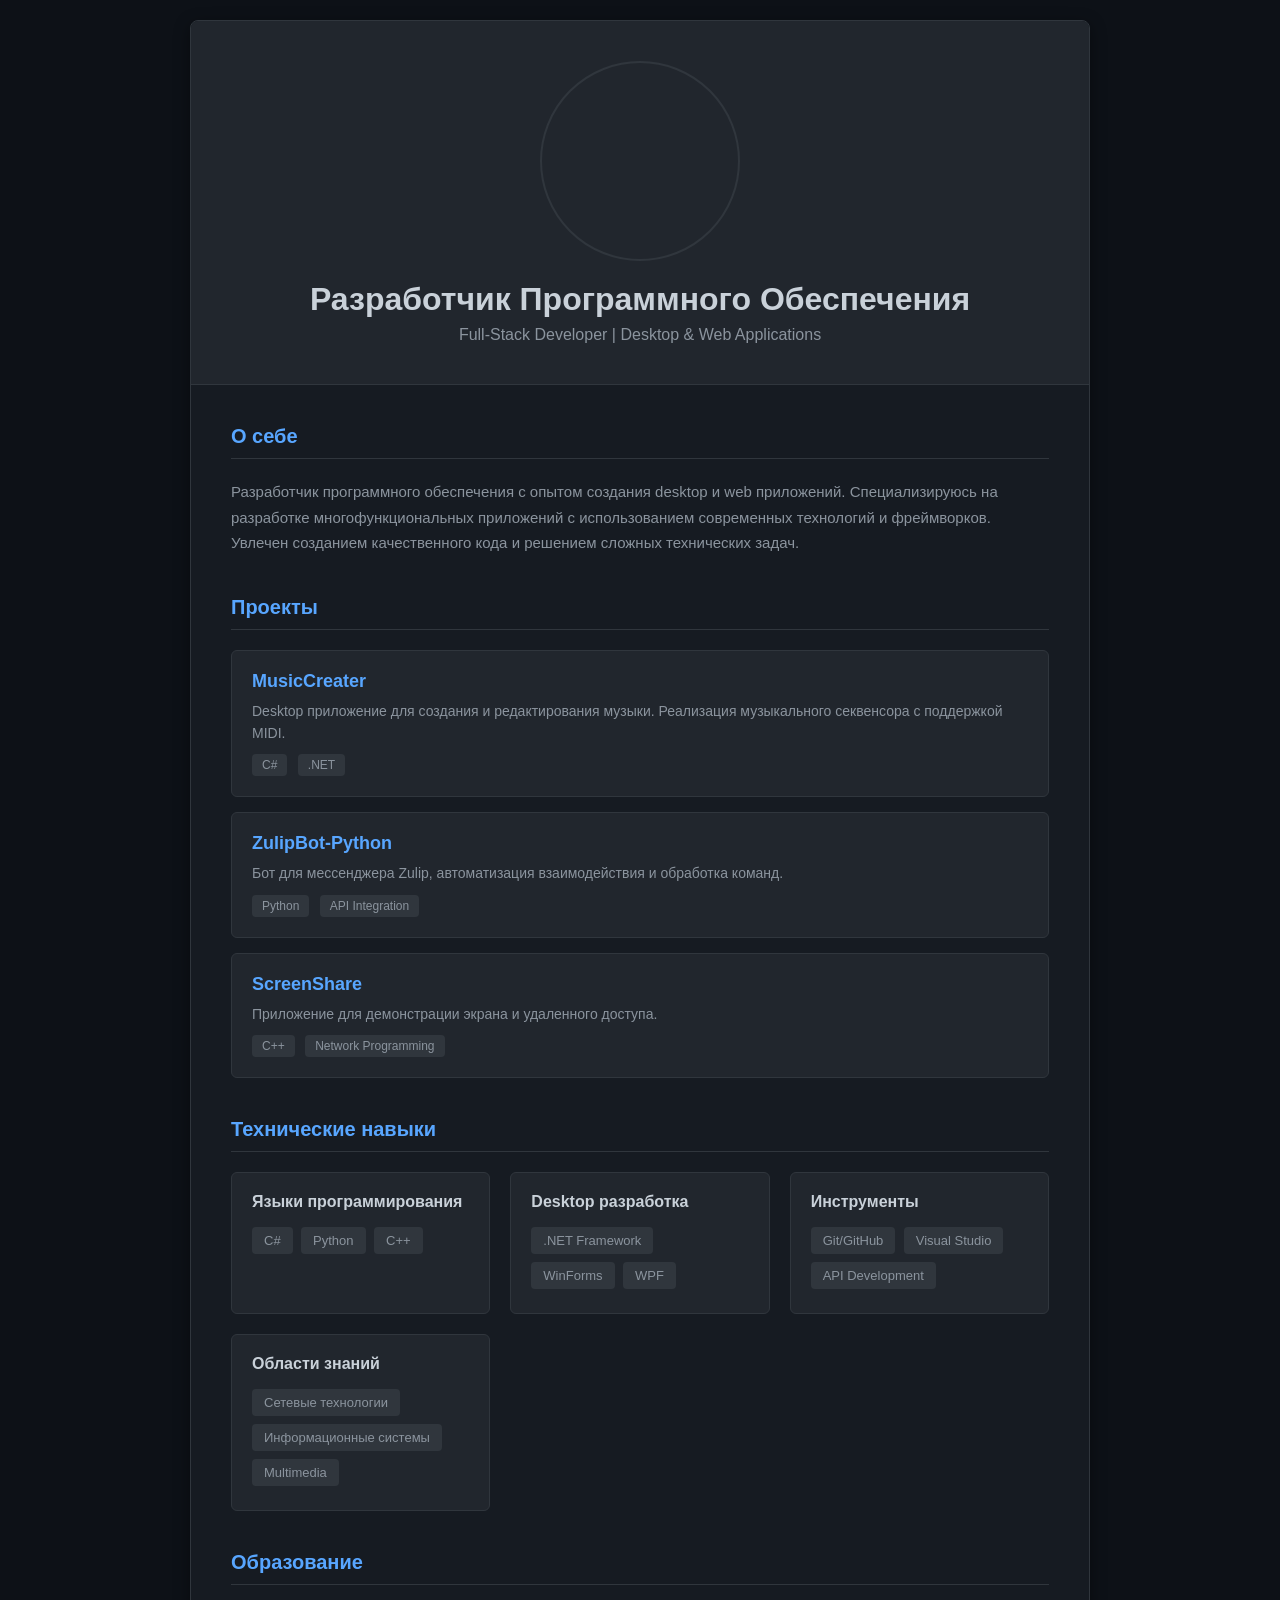
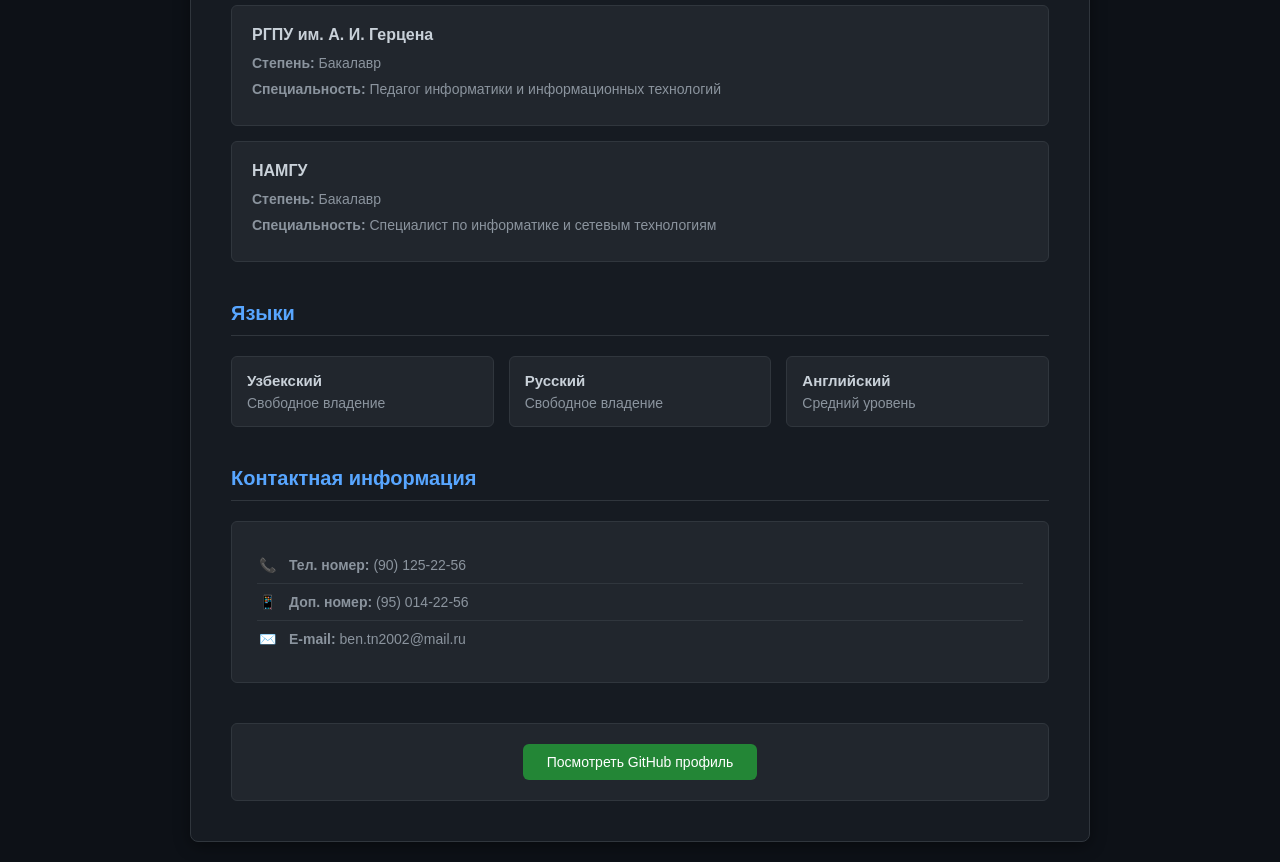
==== index.html @ bd5ff3a9 "Add files via upload" ====
<!DOCTYPE html>
<html lang="ru">
<head>
    <meta charset="UTF-8">
    <meta name="viewport" content="width=device-width, initial-scale=1.0">
    <title>CV - Разработчик</title>
    <style>
        * {
            margin: 0;
            padding: 0;
            box-sizing: border-box;
        }

        body {
            font-family: 'Segoe UI', Tahoma, Geneva, Verdana, sans-serif;
            background: #0d1117;
            min-height: 100vh;
            padding: 20px;
            color: #c9d1d9;
        }

        .container {
            max-width: 900px;
            margin: 0 auto;
            background: #161b22;
            border-radius: 8px;
            box-shadow: 0 4px 16px rgba(0,0,0,0.4);
            overflow: hidden;
            border: 1px solid #30363d;
        }

        .header {
            background: #21262d;
            padding: 40px;
            text-align: center;
            border-bottom: 1px solid #30363d;
        }

        .avatar {
            background-image: url(img/my.png);
            background-size: cover;    /* растянуть под размер блока */
            background-position: center; /* выровнять по центру */
            background-repeat: no-repeat;
            width: 200px;
            height: 200px;
            border-radius: 50%;
            display: flex;
            align-items: center;
            justify-content: center;
            margin: 0 auto 20px;
            font-size: 40px;
            font-weight: bold;
            border: 2px solid #30363d;

        }

        h1 {
            font-size: 32px;
            margin-bottom: 8px;
            color: #c9d1d9;
            font-weight: 600;
        }

        .subtitle {
            font-size: 16px;
            color: #8b949e;
        }

        .content {
            padding: 40px;
        }

        .section {
            margin-bottom: 40px;
        }

        .section:last-child {
            margin-bottom: 0;
        }

        .section-title {
            font-size: 20px;
            color: #58a6ff;
            margin-bottom: 20px;
            padding-bottom: 10px;
            border-bottom: 1px solid #30363d;
            font-weight: 600;
        }

        .about-text {
            line-height: 1.7;
            color: #8b949e;
            font-size: 15px;
        }

        .skills-grid {
            display: grid;
            grid-template-columns: repeat(auto-fit, minmax(250px, 1fr));
            gap: 20px;
        }

        .skill-category {
            background: #21262d;
            padding: 20px;
            border-radius: 6px;
            border: 1px solid #30363d;
        }

        .skill-category h3 {
            color: #c9d1d9;
            margin-bottom: 12px;
            font-size: 16px;
            font-weight: 600;
        }

        .skill-tag {
            display: inline-block;
            background: #30363d;
            padding: 6px 12px;
            margin: 4px 4px 4px 0;
            border-radius: 4px;
            font-size: 13px;
            color: #8b949e;
        }

        .project-card {
            background: #21262d;
            padding: 20px;
            border-radius: 6px;
            margin-bottom: 15px;
            border: 1px solid #30363d;
            transition: border-color 0.2s ease;
            cursor: pointer;
        }

        .project-card:hover {
            border-color: #58a6ff;
        }

        .project-card h3 {
            color: #58a6ff;
            margin-bottom: 8px;
            font-size: 18px;
            font-weight: 600;
        }

        .project-card p {
            color: #8b949e;
            line-height: 1.6;
            font-size: 14px;
        }

        .project-tech {
            display: inline-block;
            background: #30363d;
            color: #8b949e;
            padding: 4px 10px;
            border-radius: 4px;
            font-size: 12px;
            margin-top: 10px;
            margin-right: 6px;
        }

        .education-item {
            background: #21262d;
            padding: 20px;
            border-radius: 6px;
            margin-bottom: 15px;
            border: 1px solid #30363d;
        }

        .education-item h3 {
            color: #c9d1d9;
            margin-bottom: 8px;
            font-size: 16px;
            font-weight: 600;
        }

        .education-item p {
            color: #8b949e;
            line-height: 1.6;
            font-size: 14px;
            margin-bottom: 4px;
        }

        .languages {
            display: grid;
            grid-template-columns: repeat(auto-fit, minmax(200px, 1fr));
            gap: 15px;
        }

        .language-item {
            background: #21262d;
            padding: 15px;
            border-radius: 6px;
            border: 1px solid #30363d;
        }

        .language-item h3 {
            color: #c9d1d9;
            margin-bottom: 6px;
            font-size: 15px;
            font-weight: 600;
        }

        .language-level {
            color: #8b949e;
            font-size: 14px;
        }

        .contact-section {
            background: #21262d;
            padding: 25px;
            border-radius: 6px;
            border: 1px solid #30363d;
        }

        .contact-item {
            display: flex;
            align-items: center;
            gap: 12px;
            padding: 10px 0;
            color: #8b949e;
            font-size: 14px;
            border-bottom: 1px solid #30363d;
        }

        .contact-item:last-child {
            border-bottom: none;
        }

        .contact-icon {
            color: #58a6ff;
            width: 20px;
            text-align: center;
        }

        .github-link {
            text-align: center;
            margin-top: 30px;
            padding: 20px;
            background: #21262d;
            border-radius: 6px;
            border: 1px solid #30363d;
        }

        .github-btn {
            display: inline-block;
            background: #238636;
            color: white;
            padding: 10px 24px;
            border-radius: 6px;
            text-decoration: none;
            font-weight: 500;
            font-size: 14px;
            transition: background 0.2s ease;
        }

        .github-btn:hover {
            background: #2ea043;
        }

        @media (max-width: 768px) {
            .header {
                padding: 30px 20px;
            }

            h1 {
                font-size: 28px;
            }

            .content {
                padding: 30px 20px;
            }

            .skills-grid {
                grid-template-columns: 1fr;
            }

            .languages {
                grid-template-columns: 1fr;
            }
        }
    </style>
</head>
<body>
    <div class="container">
        <div class="header">
            <div class="avatar"></div>
            <h1>Разработчик Программного Обеспечения</h1>
            <p class="subtitle">Full-Stack Developer | Desktop & Web Applications</p>
        </div>

        <div class="content">
            <div class="section">
                <h2 class="section-title">О себе</h2>
                <p class="about-text">
                    Разработчик программного обеспечения с опытом создания desktop и web приложений. 
                    Специализируюсь на разработке многофункциональных приложений с использованием 
                    современных технологий и фреймворков. Увлечен созданием качественного кода и 
                    решением сложных технических задач.
                </p>
            </div>

            <div class="section">
                <h2 class="section-title">Проекты</h2>
                
                <div class="project-card" onclick="window.open('https://github.com/beorht/MusicCreater', '_blank')">
                    <h3>MusicCreater</h3>
                    <p>
                        Desktop приложение для создания и редактирования музыки. 
                        Реализация музыкального секвенсора с поддержкой MIDI.
                    </p>
                    <span class="project-tech">C#</span>
                    <span class="project-tech">.NET</span>
                </div>

                <div class="project-card" onclick="window.open('https://github.com/beorht/ZulipBot-Python', '_blank')">
                    <h3>ZulipBot-Python</h3>
                    <p>
                        Бот для мессенджера Zulip, автоматизация взаимодействия и обработка команд.
                    </p>
                    <span class="project-tech">Python</span>
                    <span class="project-tech">API Integration</span>
                </div>

                <div class="project-card" onclick="window.open('https://github.com/beorht/ScreenShare', '_blank')">
                    <h3>ScreenShare</h3>
                    <p>
                        Приложение для демонстрации экрана и удаленного доступа.
                    </p>
                    <span class="project-tech">C++</span>
                    <span class="project-tech">Network Programming</span>
                </div>
            </div>

            <div class="section">
                <h2 class="section-title">Технические навыки</h2>
                <div class="skills-grid">
                    <div class="skill-category">
                        <h3>Языки программирования</h3>
                        <div>
                            <span class="skill-tag">C#</span>
                            <span class="skill-tag">Python</span>
                            <span class="skill-tag">C++</span>
                        </div>
                    </div>

                    <div class="skill-category">
                        <h3>Desktop разработка</h3>
                        <div>
                            <span class="skill-tag">.NET Framework</span>
                            <span class="skill-tag">WinForms</span>
                            <span class="skill-tag">WPF</span>
                        </div>
                    </div>

                    <div class="skill-category">
                        <h3>Инструменты</h3>
                        <div>
                            <span class="skill-tag">Git/GitHub</span>
                            <span class="skill-tag">Visual Studio</span>
                            <span class="skill-tag">API Development</span>
                        </div>
                    </div>

                    <div class="skill-category">
                        <h3>Области знаний</h3>
                        <div>
                            <span class="skill-tag">Сетевые технологии</span>
                            <span class="skill-tag">Информационные системы</span>
                            <span class="skill-tag">Multimedia</span>
                        </div>
                    </div>
                </div>
            </div>

            <div class="section">
                <h2 class="section-title">Образование</h2>
                
                <div class="education-item">
                    <h3>РГПУ им. А. И. Герцена</h3>
                    <p><strong>Степень:</strong> Бакалавр</p>
                    <p><strong>Специальность:</strong> Педагог информатики и информационных технологий</p>
                </div>

                <div class="education-item">
                    <h3>НАМГУ</h3>
                    <p><strong>Степень:</strong> Бакалавр</p>
                    <p><strong>Специальность:</strong> Специалист по информатике и сетевым технологиям</p>
                </div>
            </div>

            <div class="section">
                <h2 class="section-title">Языки</h2>
                <div class="languages">
                    <div class="language-item">
                        <h3>Узбекский</h3>
                        <p class="language-level">Свободное владение</p>
                    </div>
                    <div class="language-item">
                        <h3>Русский</h3>
                        <p class="language-level">Свободное владение</p>
                    </div>
                    <div class="language-item">
                        <h3>Английский</h3>
                        <p class="language-level">Средний уровень</p>
                    </div>
                </div>
            </div>

            <div class="section">
                <h2 class="section-title">Контактная информация</h2>
                <div class="contact-section">
                    <div class="contact-item">
                        <span class="contact-icon">📞</span>
                        <span> <strong>Тел. номер:</strong> (90) 125-22-56</span>
                    </div>
                    <div class="contact-item">
                        <span class="contact-icon">📱</span>
                        <span> <strong>Доп. номер:</strong> (95) 014-22-56</span>
                    </div>
                    <div class="contact-item">
                        <span class="contact-icon">✉️</span>
                        <span> <strong>E-mail:</strong> ben.tn2002@mail.ru</span>
                    </div>
                </div>
            </div>

            <div class="github-link">
                <a href="https://github.com/beorht" target="_blank" class="github-btn">
                    Посмотреть GitHub профиль
                </a>
            </div>
        </div>
    </div>
</body>
</html>
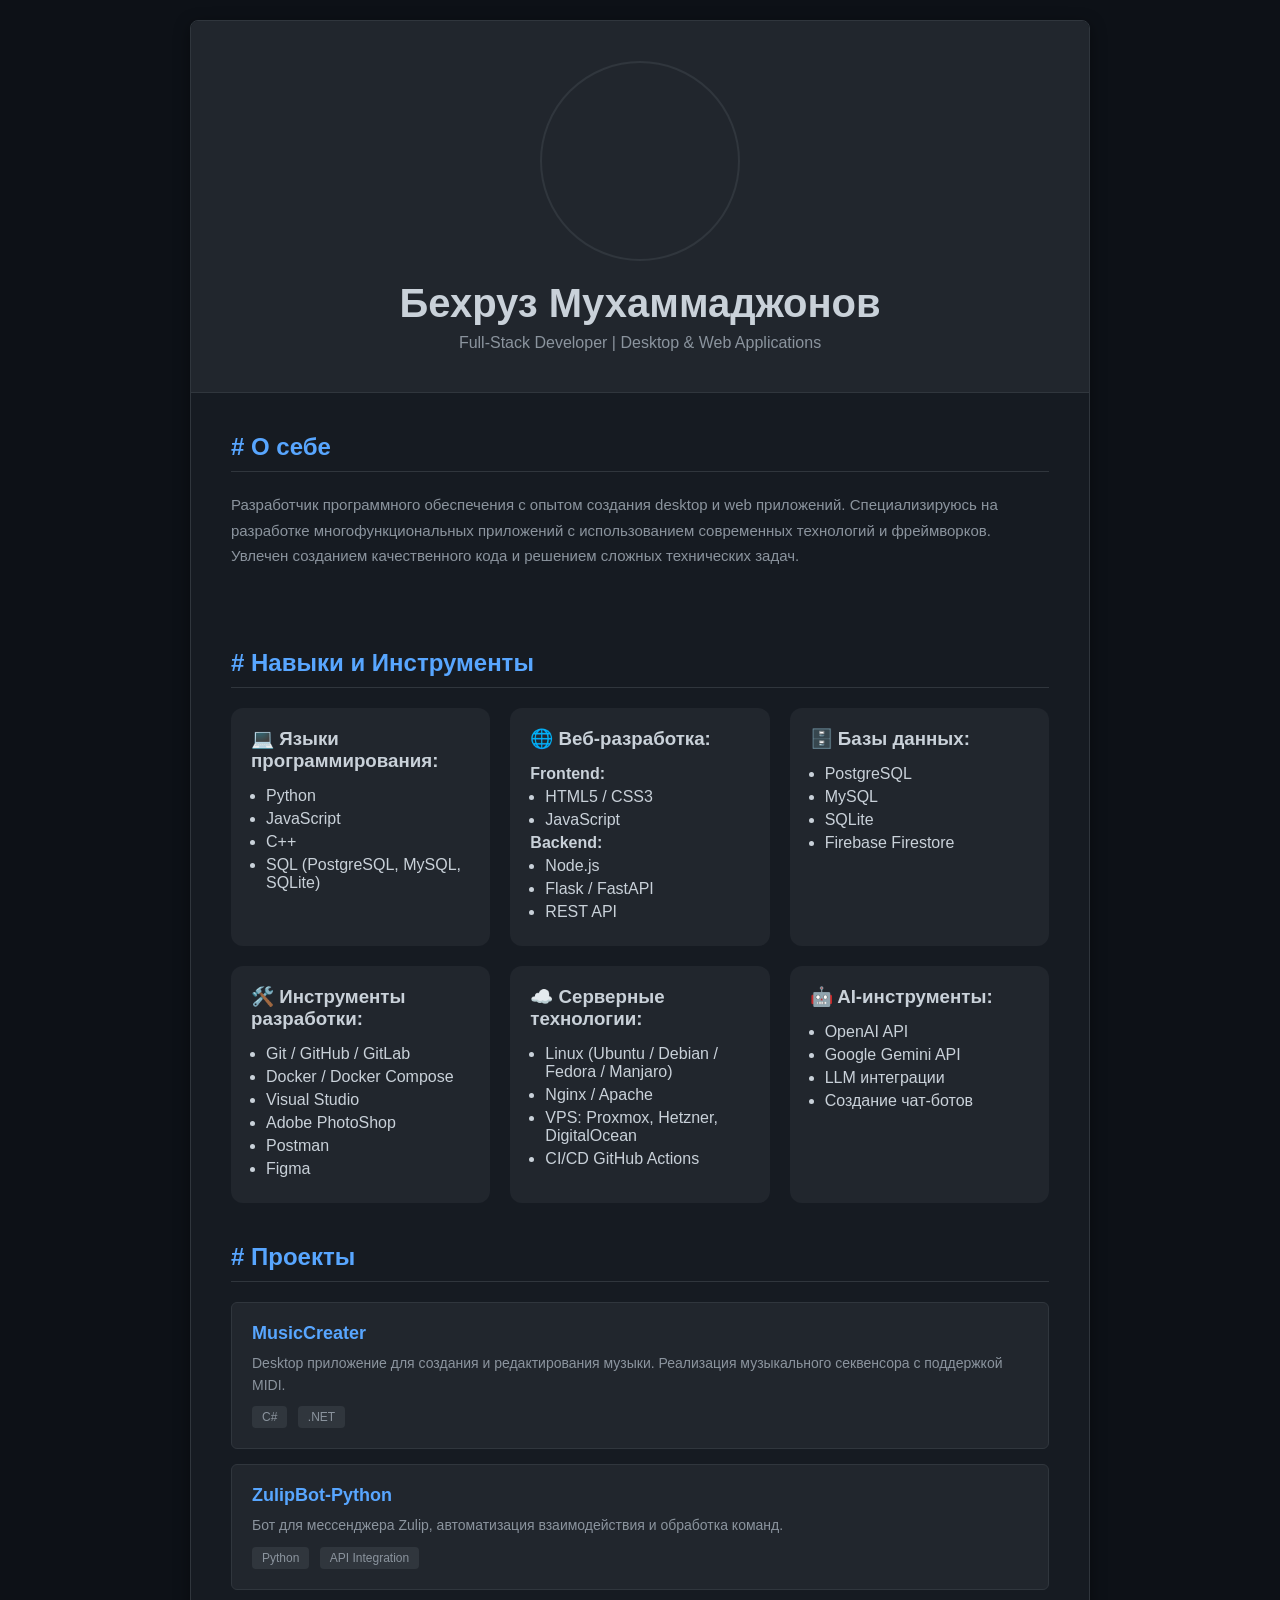
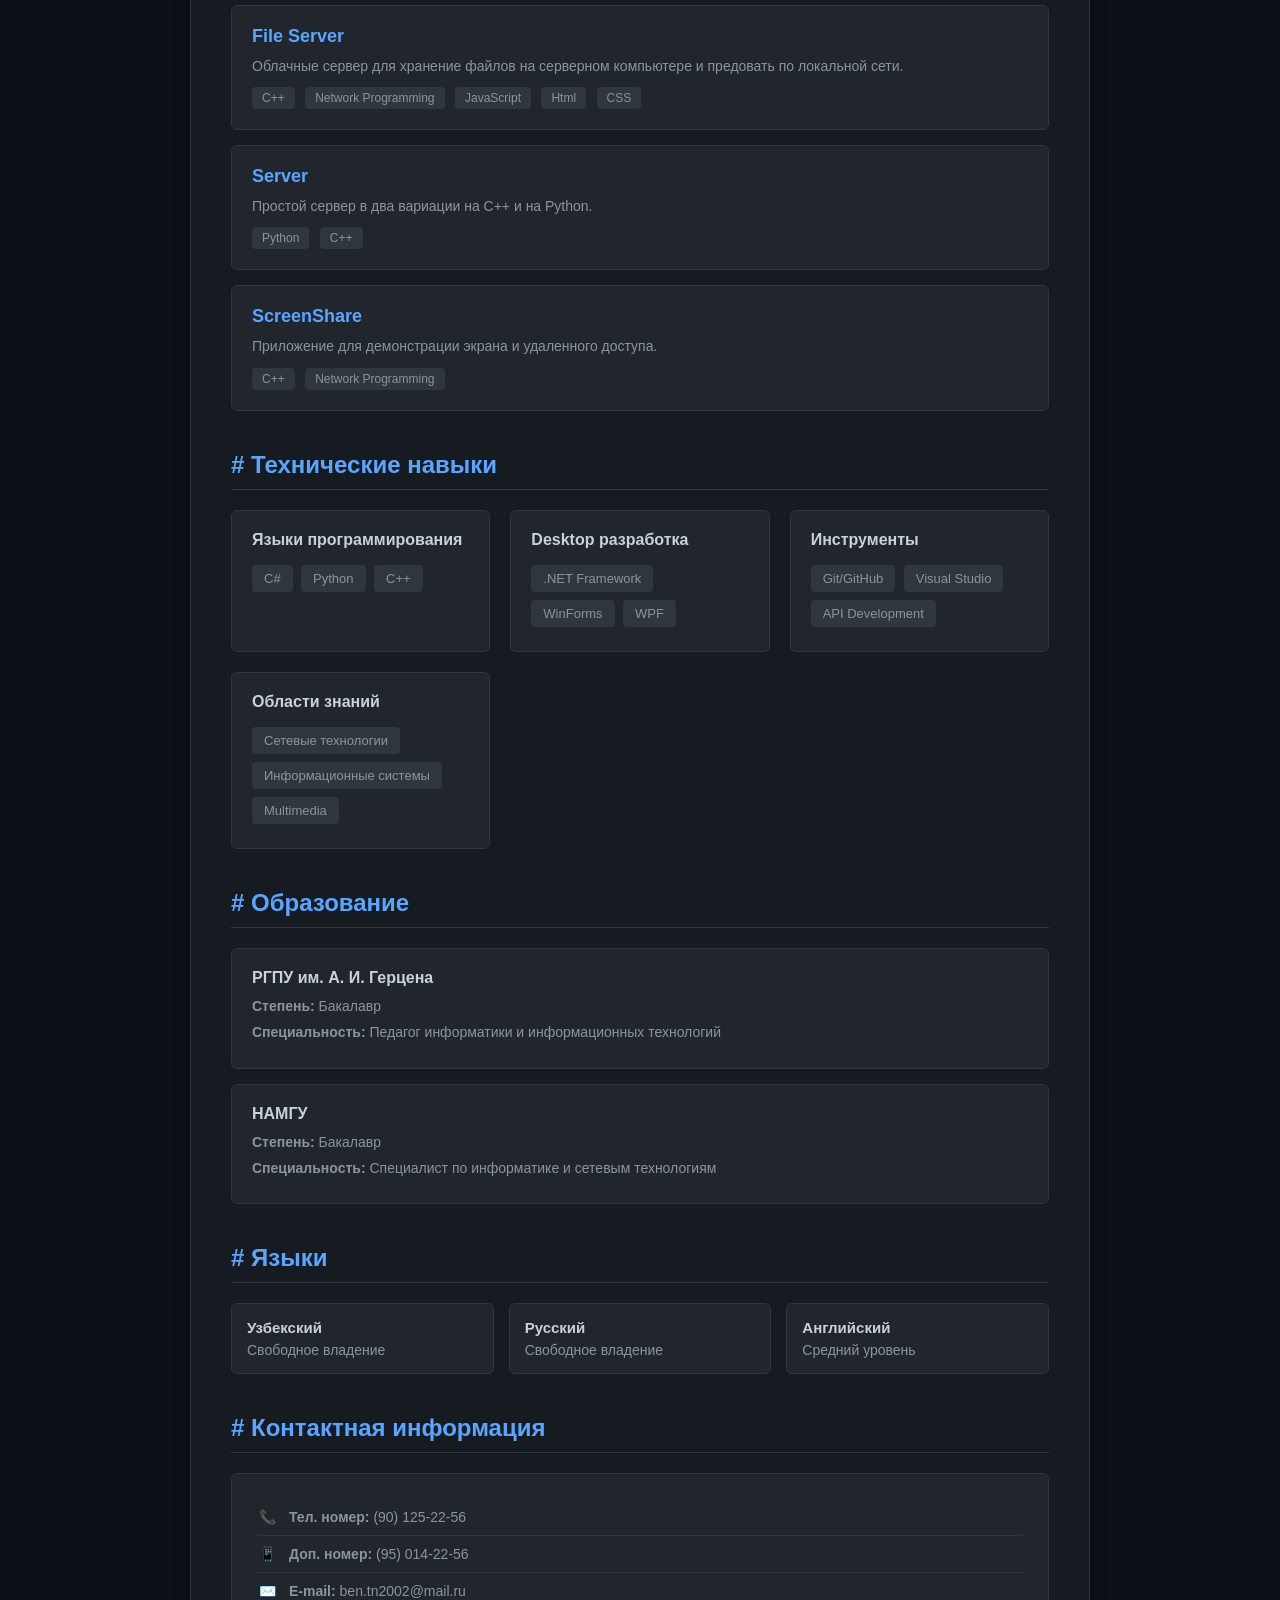
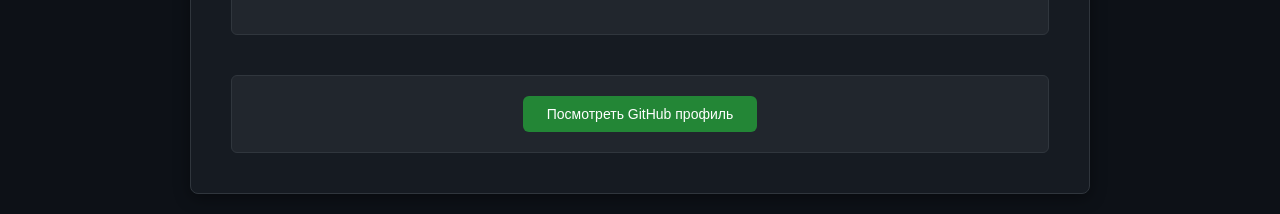
==== commit 32bc15d2: "Add files via upload" ====
--- a/index.html
+++ b/index.html
@@ -4,296 +4,19 @@
     <meta charset="UTF-8">
     <meta name="viewport" content="width=device-width, initial-scale=1.0">
     <title>CV - Разработчик</title>
-    <style>
-        * {
-            margin: 0;
-            padding: 0;
-            box-sizing: border-box;
-        }
-
-        body {
-            font-family: 'Segoe UI', Tahoma, Geneva, Verdana, sans-serif;
-            background: #0d1117;
-            min-height: 100vh;
-            padding: 20px;
-            color: #c9d1d9;
-        }
-
-        .container {
-            max-width: 900px;
-            margin: 0 auto;
-            background: #161b22;
-            border-radius: 8px;
-            box-shadow: 0 4px 16px rgba(0,0,0,0.4);
-            overflow: hidden;
-            border: 1px solid #30363d;
-        }
-
-        .header {
-            background: #21262d;
-            padding: 40px;
-            text-align: center;
-            border-bottom: 1px solid #30363d;
-        }
-
-        .avatar {
-            background-image: url(img/my.png);
-            background-size: cover;    /* растянуть под размер блока */
-            background-position: center; /* выровнять по центру */
-            background-repeat: no-repeat;
-            width: 200px;
-            height: 200px;
-            border-radius: 50%;
-            display: flex;
-            align-items: center;
-            justify-content: center;
-            margin: 0 auto 20px;
-            font-size: 40px;
-            font-weight: bold;
-            border: 2px solid #30363d;
-
-        }
-
-        h1 {
-            font-size: 32px;
-            margin-bottom: 8px;
-            color: #c9d1d9;
-            font-weight: 600;
-        }
-
-        .subtitle {
-            font-size: 16px;
-            color: #8b949e;
-        }
-
-        .content {
-            padding: 40px;
-        }
-
-        .section {
-            margin-bottom: 40px;
-        }
-
-        .section:last-child {
-            margin-bottom: 0;
-        }
-
-        .section-title {
-            font-size: 20px;
-            color: #58a6ff;
-            margin-bottom: 20px;
-            padding-bottom: 10px;
-            border-bottom: 1px solid #30363d;
-            font-weight: 600;
-        }
-
-        .about-text {
-            line-height: 1.7;
-            color: #8b949e;
-            font-size: 15px;
-        }
-
-        .skills-grid {
-            display: grid;
-            grid-template-columns: repeat(auto-fit, minmax(250px, 1fr));
-            gap: 20px;
-        }
-
-        .skill-category {
-            background: #21262d;
-            padding: 20px;
-            border-radius: 6px;
-            border: 1px solid #30363d;
-        }
-
-        .skill-category h3 {
-            color: #c9d1d9;
-            margin-bottom: 12px;
-            font-size: 16px;
-            font-weight: 600;
-        }
-
-        .skill-tag {
-            display: inline-block;
-            background: #30363d;
-            padding: 6px 12px;
-            margin: 4px 4px 4px 0;
-            border-radius: 4px;
-            font-size: 13px;
-            color: #8b949e;
-        }
-
-        .project-card {
-            background: #21262d;
-            padding: 20px;
-            border-radius: 6px;
-            margin-bottom: 15px;
-            border: 1px solid #30363d;
-            transition: border-color 0.2s ease;
-            cursor: pointer;
-        }
-
-        .project-card:hover {
-            border-color: #58a6ff;
-        }
-
-        .project-card h3 {
-            color: #58a6ff;
-            margin-bottom: 8px;
-            font-size: 18px;
-            font-weight: 600;
-        }
-
-        .project-card p {
-            color: #8b949e;
-            line-height: 1.6;
-            font-size: 14px;
-        }
-
-        .project-tech {
-            display: inline-block;
-            background: #30363d;
-            color: #8b949e;
-            padding: 4px 10px;
-            border-radius: 4px;
-            font-size: 12px;
-            margin-top: 10px;
-            margin-right: 6px;
-        }
-
-        .education-item {
-            background: #21262d;
-            padding: 20px;
-            border-radius: 6px;
-            margin-bottom: 15px;
-            border: 1px solid #30363d;
-        }
-
-        .education-item h3 {
-            color: #c9d1d9;
-            margin-bottom: 8px;
-            font-size: 16px;
-            font-weight: 600;
-        }
-
-        .education-item p {
-            color: #8b949e;
-            line-height: 1.6;
-            font-size: 14px;
-            margin-bottom: 4px;
-        }
-
-        .languages {
-            display: grid;
-            grid-template-columns: repeat(auto-fit, minmax(200px, 1fr));
-            gap: 15px;
-        }
-
-        .language-item {
-            background: #21262d;
-            padding: 15px;
-            border-radius: 6px;
-            border: 1px solid #30363d;
-        }
-
-        .language-item h3 {
-            color: #c9d1d9;
-            margin-bottom: 6px;
-            font-size: 15px;
-            font-weight: 600;
-        }
-
-        .language-level {
-            color: #8b949e;
-            font-size: 14px;
-        }
-
-        .contact-section {
-            background: #21262d;
-            padding: 25px;
-            border-radius: 6px;
-            border: 1px solid #30363d;
-        }
-
-        .contact-item {
-            display: flex;
-            align-items: center;
-            gap: 12px;
-            padding: 10px 0;
-            color: #8b949e;
-            font-size: 14px;
-            border-bottom: 1px solid #30363d;
-        }
-
-        .contact-item:last-child {
-            border-bottom: none;
-        }
-
-        .contact-icon {
-            color: #58a6ff;
-            width: 20px;
-            text-align: center;
-        }
-
-        .github-link {
-            text-align: center;
-            margin-top: 30px;
-            padding: 20px;
-            background: #21262d;
-            border-radius: 6px;
-            border: 1px solid #30363d;
-        }
-
-        .github-btn {
-            display: inline-block;
-            background: #238636;
-            color: white;
-            padding: 10px 24px;
-            border-radius: 6px;
-            text-decoration: none;
-            font-weight: 500;
-            font-size: 14px;
-            transition: background 0.2s ease;
-        }
-
-        .github-btn:hover {
-            background: #2ea043;
-        }
-
-        @media (max-width: 768px) {
-            .header {
-                padding: 30px 20px;
-            }
-
-            h1 {
-                font-size: 28px;
-            }
-
-            .content {
-                padding: 30px 20px;
-            }
-
-            .skills-grid {
-                grid-template-columns: 1fr;
-            }
-
-            .languages {
-                grid-template-columns: 1fr;
-            }
-        }
-    </style>
+    <link rel="stylesheet" href="style.css">
 </head>
 <body>
     <div class="container">
         <div class="header">
             <div class="avatar"></div>
-            <h1>Разработчик Программного Обеспечения</h1>
+            <h1>Бехруз Мухаммаджонов</h1>
             <p class="subtitle">Full-Stack Developer | Desktop & Web Applications</p>
         </div>
 
         <div class="content">
             <div class="section">
-                <h2 class="section-title">О себе</h2>
+                <h2 class="section-title"># О себе</h2>
                 <p class="about-text">
                     Разработчик программного обеспечения с опытом создания desktop и web приложений. 
                     Специализируюсь на разработке многофункциональных приложений с использованием 
@@ -302,8 +25,88 @@
                 </p>
             </div>
 
-            <div class="section">
-                <h2 class="section-title">Проекты</h2>
+            <section class="skills-section">
+                <h2 class="section-title"># Навыки и Инструменты</h2>
+
+                <div class="skills-grid">
+
+                    <!-- Языки программирования -->
+                    <div class="skills-card">
+                        <h3 class="skills-card__title">💻 Языки программирования:</h3>
+                        <ul class="skills-list">
+                            <li class="skills-list__item">Python</li>
+                            <li class="skills-list__item">JavaScript</li>
+                            <li class="skills-list__item">C++</li>
+                            <li class="skills-list__item">SQL (PostgreSQL, MySQL, SQLite)</li>
+                        </ul>
+                    </div>
+
+                    <!-- Веб-разработка -->
+                    <div class="skills-card">
+                        <h3 class="skills-card__title">🌐 Веб-разработка:</h3>
+                        <strong class="skills-card__subtitle">Frontend:</strong>
+                        <ul class="skills-list">
+                            <li class="skills-list__item">HTML5 / CSS3</li>
+                            <li class="skills-list__item">JavaScript</li>
+                        </ul>
+                        <strong class="skills-card__subtitle">Backend:</strong>
+                        <ul class="skills-list">
+                            <li class="skills-list__item">Node.js</li>
+                            <li class="skills-list__item">Flask / FastAPI</li>
+                            <li class="skills-list__item">REST API</li>
+                        </ul>
+                    </div>
+
+                    <!-- Базы данных -->
+                    <div class="skills-card">
+                        <h3 class="skills-card__title">🗄️ Базы данных:</h3>
+                        <ul class="skills-list">
+                            <li class="skills-list__item">PostgreSQL</li>
+                            <li class="skills-list__item">MySQL</li>
+                            <li class="skills-list__item">SQLite</li>
+                            <li class="skills-list__item">Firebase Firestore</li>
+                        </ul>
+                    </div>
+
+                    <!-- Инструменты -->
+                    <div class="skills-card">
+                        <h3 class="skills-card__title">🛠️ Инструменты разработки:</h3>
+                        <ul class="skills-list">
+                            <li class="skills-list__item">Git / GitHub / GitLab</li>
+                            <li class="skills-list__item">Docker / Docker Compose</li>
+                            <li class="skills-list__item">Visual Studio</li>
+                            <li class="skills-list__item">Adobe PhotoShop</li>
+                            <li class="skills-list__item">Postman</li>
+                            <li class="skills-list__item">Figma</li>
+                        </ul>
+                    </div>
+
+                    <!-- Серверные технологии -->
+                    <div class="skills-card">
+                        <h3 class="skills-card__title">☁️ Серверные технологии:</h3>
+                        <ul class="skills-list">
+                            <li class="skills-list__item">Linux (Ubuntu / Debian / Fedora / Manjaro)</li>
+                            <li class="skills-list__item">Nginx / Apache</li>
+                            <li class="skills-list__item">VPS: Proxmox, Hetzner, DigitalOcean</li>
+                            <li class="skills-list__item">CI/CD GitHub Actions</li>
+                        </ul>
+                    </div>
+
+                    <!-- AI-инструменты -->
+                    <div class="skills-card">
+                        <h3 class="skills-card__title">🤖 AI-инструменты:</h3>
+                        <ul class="skills-list">
+                            <li class="skills-list__item">OpenAI API</li>
+                            <li class="skills-list__item">Google Gemini API</li>
+                            <li class="skills-list__item">LLM интеграции</li>
+                            <li class="skills-list__item">Создание чат-ботов</li>
+                        </ul>
+                    </div>
+                </div>
+            </section>  
+
+            <div class="section">
+                <h2 class="section-title"># Проекты</h2>
                 
                 <div class="project-card" onclick="window.open('https://github.com/beorht/MusicCreater', '_blank')">
                     <h3>MusicCreater</h3>
@@ -324,6 +127,27 @@
                     <span class="project-tech">API Integration</span>
                 </div>
 
+                <div class="project-card" onclick="window.open('https://github.com/beorht/FileServer', '_blank')">
+                    <h3>File Server</h3>
+                    <p>
+                        Облачные сервер для хранение файлов на серверном компьютере и предовать по локальной сети.
+                    </p>
+                    <span class="project-tech">C++</span>
+                    <span class="project-tech">Network Programming</span>
+                    <span class="project-tech">JavaScript</span>
+                    <span class="project-tech">Html</span>
+                    <span class="project-tech">CSS</span>
+                </div>
+
+                <div class="project-card" onclick="window.open('https://github.com/beorht/Server', '_blank')">
+                    <h3>Server</h3>
+                    <p>
+                        Простой сервер в два вариации на С++ и на Python.
+                    </p>
+                    <span class="project-tech">Python</span>
+                    <span class="project-tech">C++</span>
+                </div>
+
                 <div class="project-card" onclick="window.open('https://github.com/beorht/ScreenShare', '_blank')">
                     <h3>ScreenShare</h3>
                     <p>
@@ -335,7 +159,7 @@
             </div>
 
             <div class="section">
-                <h2 class="section-title">Технические навыки</h2>
+                <h2 class="section-title"># Технические навыки</h2>
                 <div class="skills-grid">
                     <div class="skill-category">
                         <h3>Языки программирования</h3>
@@ -376,7 +200,7 @@
             </div>
 
             <div class="section">
-                <h2 class="section-title">Образование</h2>
+                <h2 class="section-title"># Образование</h2>
                 
                 <div class="education-item">
                     <h3>РГПУ им. А. И. Герцена</h3>
@@ -392,7 +216,7 @@
             </div>
 
             <div class="section">
-                <h2 class="section-title">Языки</h2>
+                <h2 class="section-title"># Языки</h2>
                 <div class="languages">
                     <div class="language-item">
                         <h3>Узбекский</h3>
@@ -410,7 +234,7 @@
             </div>
 
             <div class="section">
-                <h2 class="section-title">Контактная информация</h2>
+                <h2 class="section-title"># Контактная информация</h2>
                 <div class="contact-section">
                     <div class="contact-item">
                         <span class="contact-icon">📞</span>
--- a/style.css
+++ b/style.css
@@ -0,0 +1,324 @@
+* {
+    margin: 0;
+    padding: 0;
+    box-sizing: border-box;
+}
+
+body {
+    font-family: 'Segoe UI', Tahoma, Geneva, Verdana, sans-serif;
+    background: #0d1117;
+    min-height: 100vh;
+    padding: 20px;
+    color: #c9d1d9;
+}
+
+.container {
+    max-width: 900px;
+    margin: 0 auto;
+    background: #161b22;
+    border-radius: 8px;
+    box-shadow: 0 4px 16px rgba(0, 0, 0, 0.4);
+    overflow: hidden;
+    border: 1px solid #30363d;
+}
+
+.header {
+    background: #21262d;
+    padding: 40px;
+    text-align: center;
+    border-bottom: 1px solid #30363d;
+}
+
+.avatar {
+    background-image: url(img/my.png);
+    background-size: cover;
+    /* растянуть под размер блока */
+    background-position: center;
+    /* выровнять по центру */
+    background-repeat: no-repeat;
+    width: 200px;
+    height: 200px;
+    border-radius: 50%;
+    display: flex;
+    align-items: center;
+    justify-content: center;
+    margin: 0 auto 20px;
+    font-size: 40px;
+    font-weight: bold;
+    border: 2px solid #30363d;
+
+}
+
+h1 {
+    font-size: 40px;
+    margin-bottom: 8px;
+    color: #c9d1d9;
+    font-weight: 600;
+}
+
+.subtitle {
+    font-size: 16px;
+    color: #8b949e;
+}
+
+.content {
+    padding: 40px;
+}
+
+/* Skills section */ 
+.skills-section {
+    padding: 40px 0;
+    font-family: Arial, sans-serif;
+}
+
+.skills-section__title {
+    text-align: center;
+    font-size: 32px;
+    margin-bottom: 20px;
+}
+
+.skills-grid {
+    max-width: 1100px;
+    margin: auto;
+    display: grid;
+    grid-template-columns: repeat(auto-fit, minmax(260px, 1fr));
+    gap: 20px;
+}
+
+.skills-card {
+    background: #21262d;
+    padding: 20px;
+    border-radius: 12px;
+}
+
+.skills-card__title {
+    margin-bottom: 15px;
+}
+
+.skills-card__subtitle {
+    display: block; /* Ensures strong tag takes its own line if needed */
+    margin-bottom: 5px; /* Adds some space below the subtitle */
+}
+
+.skills-list {
+/*    list-style: none;*/ /* Removes default bullet points */
+    padding-left: 15px;
+    margin: 0;
+}
+
+.skills-list__item {
+    margin-bottom: 5px;
+}
+
+/*   */
+.section {
+    margin-bottom: 40px;
+}
+
+.section:last-child {
+    margin-bottom: 0;
+}
+
+.section-title {
+    font-size: 24px;
+    color: #58a6ff;
+    margin-bottom: 20px;
+    padding-bottom: 10px;
+    border-bottom: 1px solid #30363d;
+    font-weight: 600;
+}
+
+.about-text {
+    line-height: 1.7;
+    color: #8b949e;
+    font-size: 15px;
+}
+
+.skills-grid {
+    display: grid;
+    grid-template-columns: repeat(auto-fit, minmax(250px, 1fr));
+    gap: 20px;
+}
+
+.skill-category {
+    background: #21262d;
+    padding: 20px;
+    border-radius: 6px;
+    border: 1px solid #30363d;
+}
+
+.skill-category h3 {
+    color: #c9d1d9;
+    margin-bottom: 12px;
+    font-size: 16px;
+    font-weight: 600;
+}
+
+.skill-tag {
+    display: inline-block;
+    background: #30363d;
+    padding: 6px 12px;
+    margin: 4px 4px 4px 0;
+    border-radius: 4px;
+    font-size: 13px;
+    color: #8b949e;
+}
+
+.project-card {
+    background: #21262d;
+    padding: 20px;
+    border-radius: 6px;
+    margin-bottom: 15px;
+    border: 1px solid #30363d;
+    transition: border-color 0.2s ease;
+    cursor: pointer;
+}
+
+.project-card:hover {
+    border-color: #58a6ff;
+}
+
+.project-card h3 {
+    color: #58a6ff;
+    margin-bottom: 8px;
+    font-size: 18px;
+    font-weight: 600;
+}
+
+.project-card p {
+    color: #8b949e;
+    line-height: 1.6;
+    font-size: 14px;
+}
+
+.project-tech {
+    display: inline-block;
+    background: #30363d;
+    color: #8b949e;
+    padding: 4px 10px;
+    border-radius: 4px;
+    font-size: 12px;
+    margin-top: 10px;
+    margin-right: 6px;
+}
+
+.education-item {
+    background: #21262d;
+    padding: 20px;
+    border-radius: 6px;
+    margin-bottom: 15px;
+    border: 1px solid #30363d;
+}
+
+.education-item h3 {
+    color: #c9d1d9;
+    margin-bottom: 8px;
+    font-size: 16px;
+    font-weight: 600;
+}
+
+.education-item p {
+    color: #8b949e;
+    line-height: 1.6;
+    font-size: 14px;
+    margin-bottom: 4px;
+}
+
+.languages {
+    display: grid;
+    grid-template-columns: repeat(auto-fit, minmax(200px, 1fr));
+    gap: 15px;
+}
+
+.language-item {
+    background: #21262d;
+    padding: 15px;
+    border-radius: 6px;
+    border: 1px solid #30363d;
+}
+
+.language-item h3 {
+    color: #c9d1d9;
+    margin-bottom: 6px;
+    font-size: 15px;
+    font-weight: 600;
+}
+
+.language-level {
+    color: #8b949e;
+    font-size: 14px;
+}
+
+.contact-section {
+    background: #21262d;
+    padding: 25px;
+    border-radius: 6px;
+    border: 1px solid #30363d;
+}
+
+.contact-item {
+    display: flex;
+    align-items: center;
+    gap: 12px;
+    padding: 10px 0;
+    color: #8b949e;
+    font-size: 14px;
+    border-bottom: 1px solid #30363d;
+}
+
+.contact-item:last-child {
+    border-bottom: none;
+}
+
+.contact-icon {
+    color: #58a6ff;
+    width: 20px;
+    text-align: center;
+}
+
+.github-link {
+    text-align: center;
+    margin-top: 30px;
+    padding: 20px;
+    background: #21262d;
+    border-radius: 6px;
+    border: 1px solid #30363d;
+}
+
+.github-btn {
+    display: inline-block;
+    background: #238636;
+    color: white;
+    padding: 10px 24px;
+    border-radius: 6px;
+    text-decoration: none;
+    font-weight: 500;
+    font-size: 14px;
+    transition: background 0.2s ease;
+}
+
+.github-btn:hover {
+    background: #2ea043;
+}
+
+@media (max-width: 768px) {
+    .header {
+        padding: 30px 20px;
+    }
+
+    h1 {
+        font-size: 28px;
+    }
+
+    .content {
+        padding: 30px 20px;
+    }
+
+    .skills-grid {
+        grid-template-columns: 1fr;
+    }
+
+    .languages {
+        grid-template-columns: 1fr;
+    }
+}
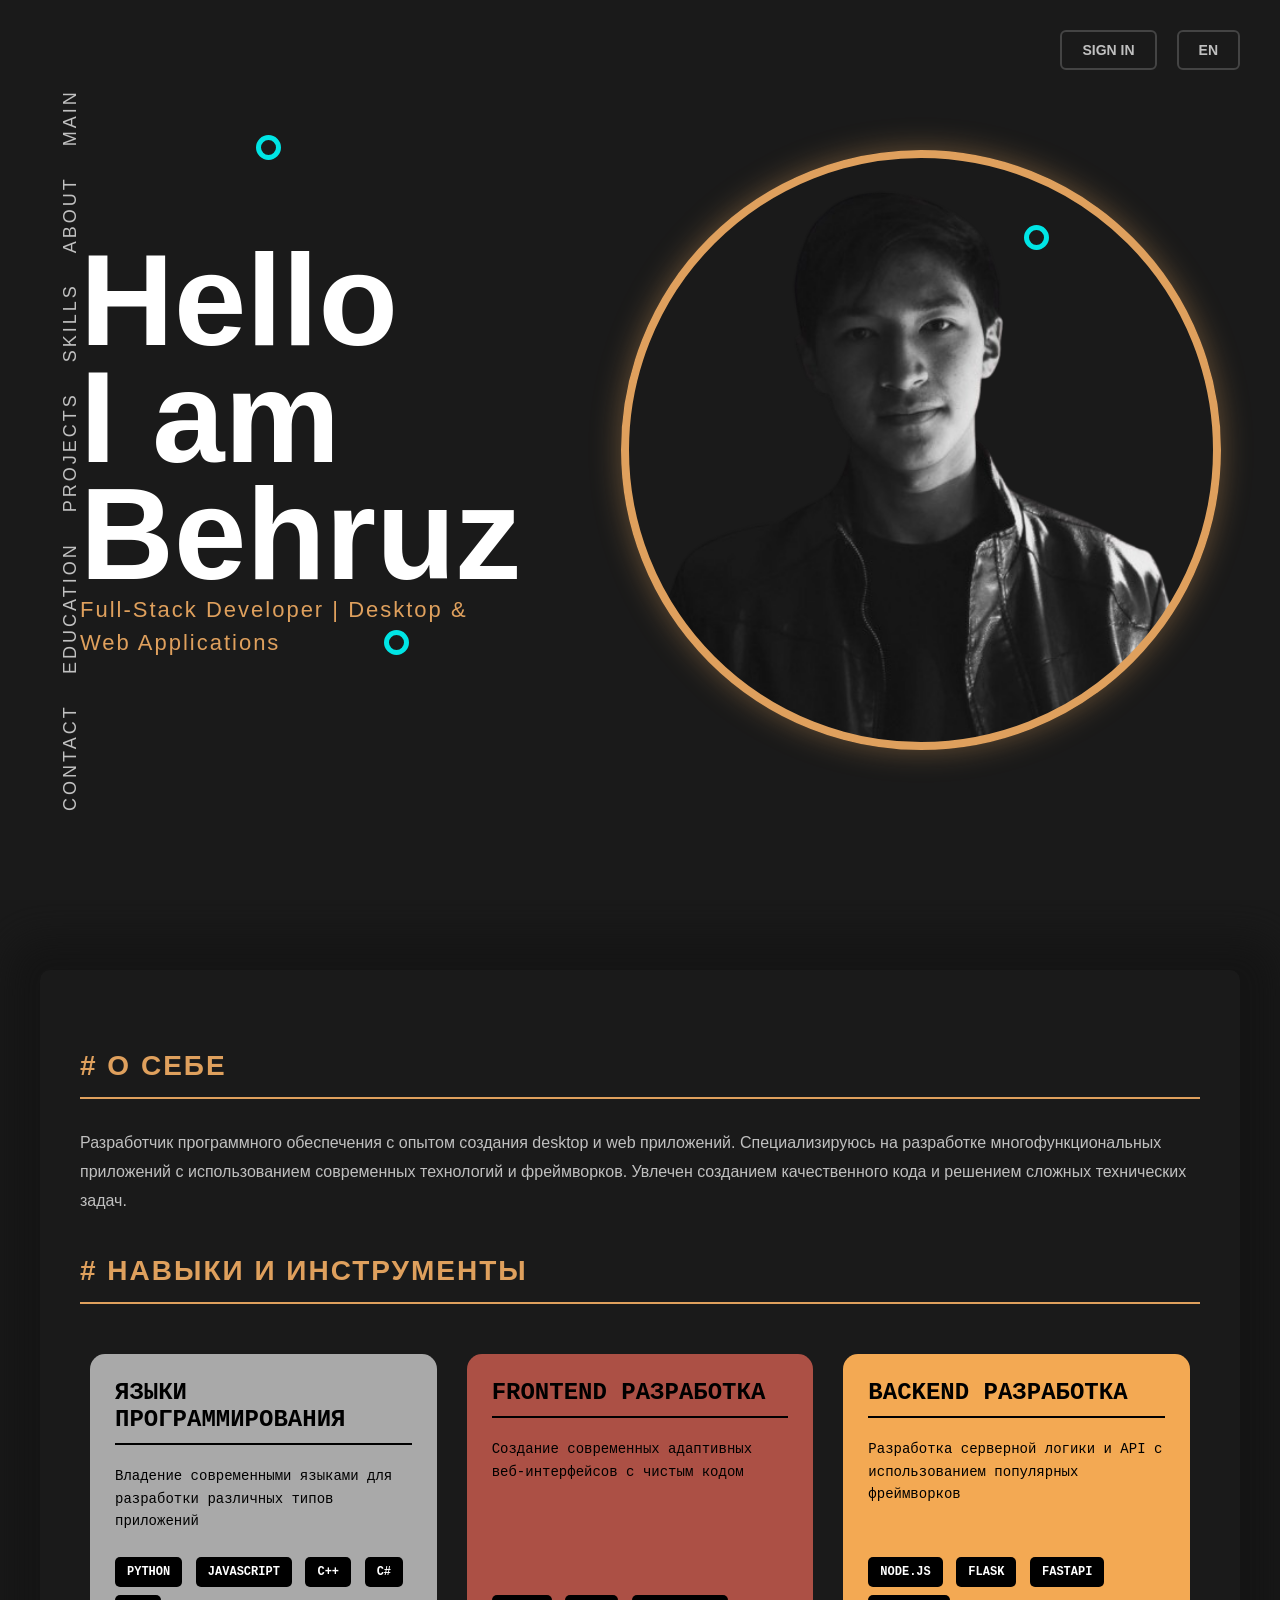
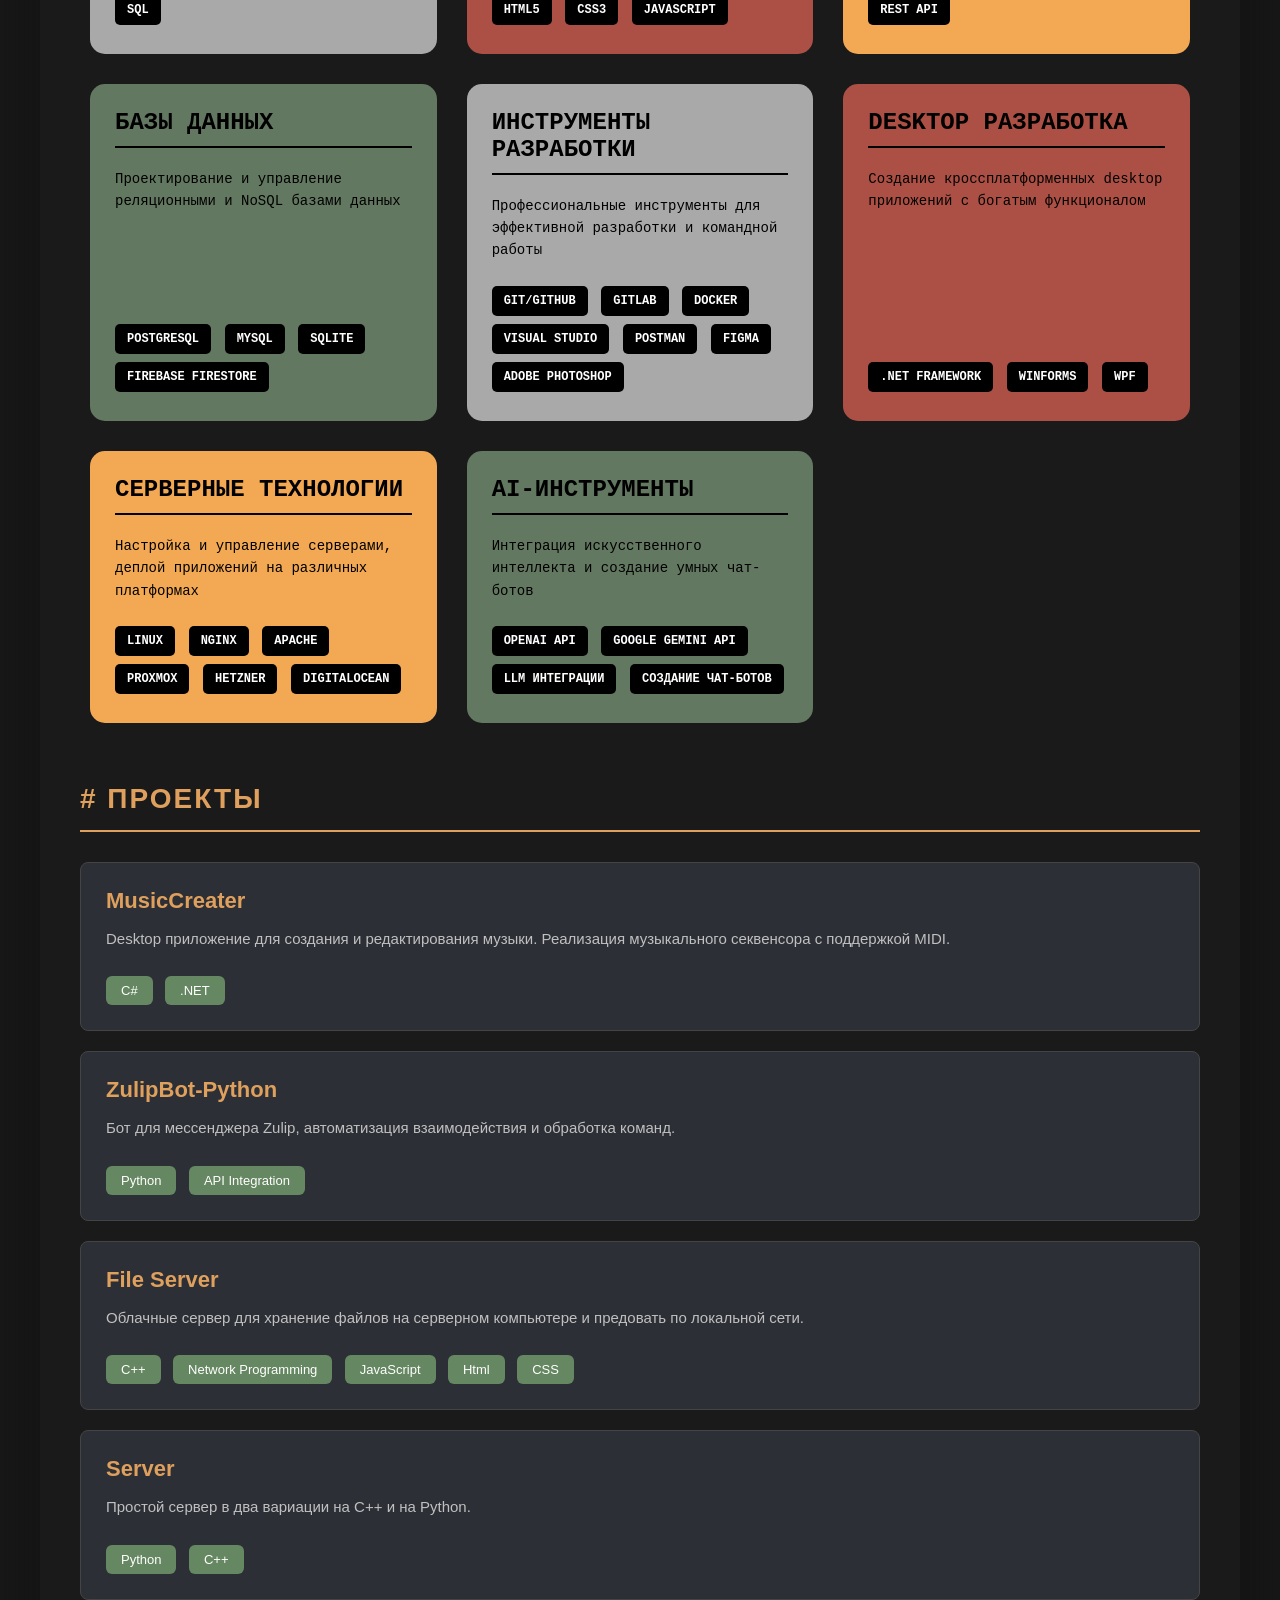
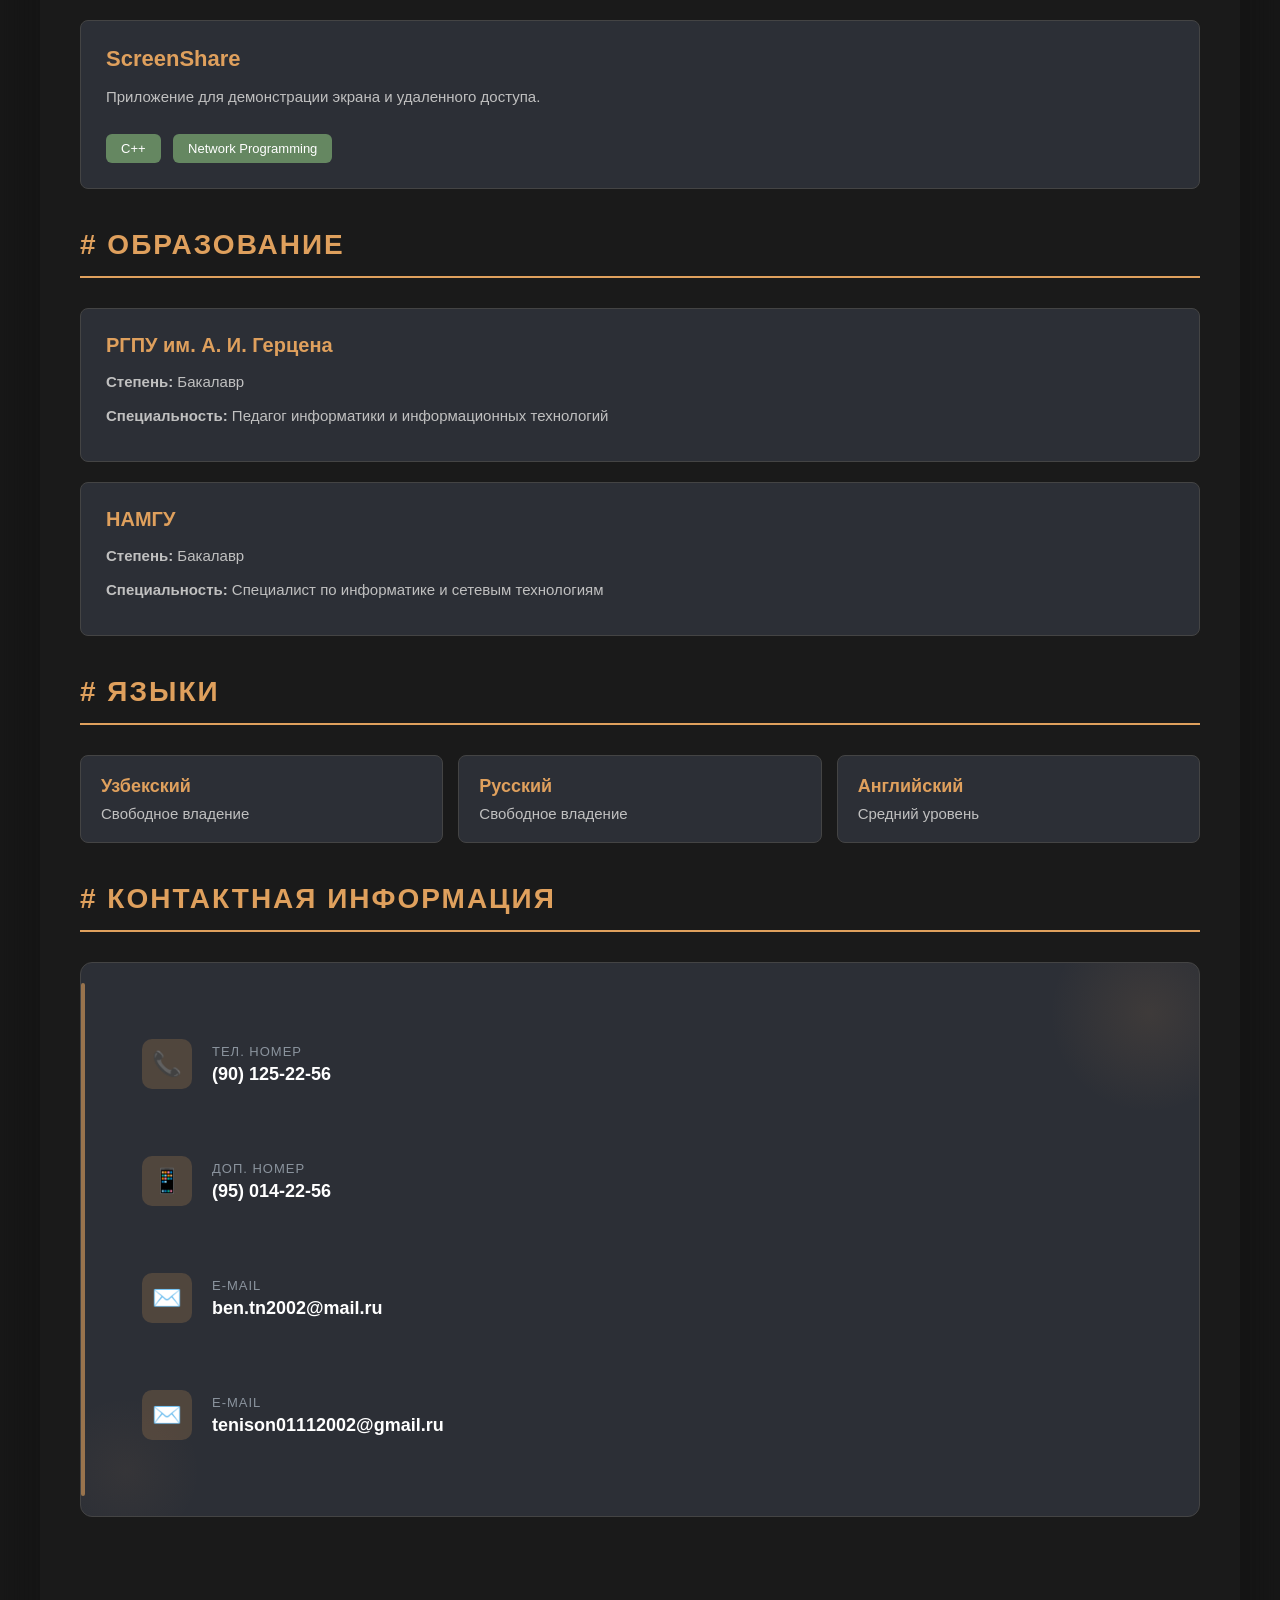
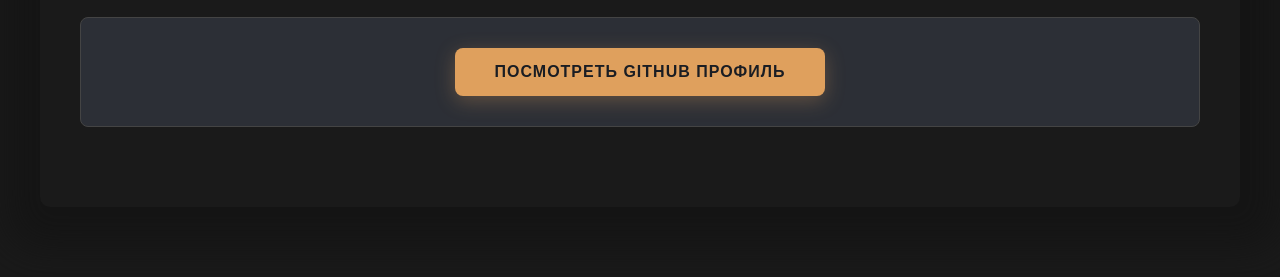
==== commit 31059e90: "Update portfolio" ====
--- a/index.html
+++ b/index.html
@@ -5,17 +5,58 @@
     <meta name="viewport" content="width=device-width, initial-scale=1.0">
     <title>CV - Разработчик</title>
     <link rel="stylesheet" href="style.css">
+    <script>
+        // Prevent auto-scroll on page load
+        if (history.scrollRestoration) {
+            history.scrollRestoration = 'manual';
+        }
+        window.onbeforeunload = function () {
+            window.scrollTo(0, 0);
+        }
+    </script>
 </head>
 <body>
+    <!-- Sidebar Navigation -->
+    <nav class="sidebar-nav">
+        <a href="#main">MAIN</a>
+        <a href="#about">ABOUT</a>
+        <a href="#skills">SKILLS</a>
+        <a href="#projects">PROJECTS</a>
+        <a href="#education">EDUCATION</a>
+        <a href="#contact">CONTACT</a>
+    </nav>
+
+    <!-- Top Navigation -->
+    <nav class="top-nav">
+        <button>SIGN IN</button>
+        <button>EN</button>
+    </nav>
+
     <div class="container">
-        <div class="header">
-            <div class="avatar"></div>
-            <h1>Бехруз Мухаммаджонов</h1>
-            <p class="subtitle">Full-Stack Developer | Desktop & Web Applications</p>
+        <div id="main" class="header">
+            <span class="cyan-circle"></span>
+            <span class="cyan-circle"></span>
+            <span class="cyan-circle"></span>
+            <span class="cyan-circle"></span>
+            <div class="hero-content">
+                                <div class="hero-right">
+                                                            <h1>
+                                                                <span class="line1">Hello</span>
+                                                                <span class="line2">I am</span>
+                                                                <span class="line3">Behruz</span>
+                                                            </h1>                                    <p class="subtitle">Full-Stack Developer | Desktop & Web Applications</p>
+                                </div>
+                                <div class="hero-left">
+                                    <div class="back-light">
+                                        <div class="avatar"></div>
+                                    </div>
+                                </div>
+
+            </div>
         </div>
 
         <div class="content">
-            <div class="section">
+            <div id="about" class="section">
                 <h2 class="section-title"># О себе</h2>
                 <p class="about-text">
                     Разработчик программного обеспечения с опытом создания desktop и web приложений. 
@@ -25,87 +66,104 @@
                 </p>
             </div>
 
-            <section class="skills-section">
+            <section id="skills" class="section">
                 <h2 class="section-title"># Навыки и Инструменты</h2>
-
                 <div class="skills-grid">
-
-                    <!-- Языки программирования -->
-                    <div class="skills-card">
-                        <h3 class="skills-card__title">💻 Языки программирования:</h3>
-                        <ul class="skills-list">
-                            <li class="skills-list__item">Python</li>
-                            <li class="skills-list__item">JavaScript</li>
-                            <li class="skills-list__item">C++</li>
-                            <li class="skills-list__item">SQL (PostgreSQL, MySQL, SQLite)</li>
-                        </ul>
-                    </div>
-
-                    <!-- Веб-разработка -->
-                    <div class="skills-card">
-                        <h3 class="skills-card__title">🌐 Веб-разработка:</h3>
-                        <strong class="skills-card__subtitle">Frontend:</strong>
-                        <ul class="skills-list">
-                            <li class="skills-list__item">HTML5 / CSS3</li>
-                            <li class="skills-list__item">JavaScript</li>
-                        </ul>
-                        <strong class="skills-card__subtitle">Backend:</strong>
-                        <ul class="skills-list">
-                            <li class="skills-list__item">Node.js</li>
-                            <li class="skills-list__item">Flask / FastAPI</li>
-                            <li class="skills-list__item">REST API</li>
-                        </ul>
-                    </div>
-
-                    <!-- Базы данных -->
-                    <div class="skills-card">
-                        <h3 class="skills-card__title">🗄️ Базы данных:</h3>
-                        <ul class="skills-list">
-                            <li class="skills-list__item">PostgreSQL</li>
-                            <li class="skills-list__item">MySQL</li>
-                            <li class="skills-list__item">SQLite</li>
-                            <li class="skills-list__item">Firebase Firestore</li>
-                        </ul>
-                    </div>
-
-                    <!-- Инструменты -->
-                    <div class="skills-card">
-                        <h3 class="skills-card__title">🛠️ Инструменты разработки:</h3>
-                        <ul class="skills-list">
-                            <li class="skills-list__item">Git / GitHub / GitLab</li>
-                            <li class="skills-list__item">Docker / Docker Compose</li>
-                            <li class="skills-list__item">Visual Studio</li>
-                            <li class="skills-list__item">Adobe PhotoShop</li>
-                            <li class="skills-list__item">Postman</li>
-                            <li class="skills-list__item">Figma</li>
-                        </ul>
-                    </div>
-
-                    <!-- Серверные технологии -->
-                    <div class="skills-card">
-                        <h3 class="skills-card__title">☁️ Серверные технологии:</h3>
-                        <ul class="skills-list">
-                            <li class="skills-list__item">Linux (Ubuntu / Debian / Fedora / Manjaro)</li>
-                            <li class="skills-list__item">Nginx / Apache</li>
-                            <li class="skills-list__item">VPS: Proxmox, Hetzner, DigitalOcean</li>
-                            <li class="skills-list__item">CI/CD GitHub Actions</li>
-                        </ul>
-                    </div>
-
-                    <!-- AI-инструменты -->
-                    <div class="skills-card">
-                        <h3 class="skills-card__title">🤖 AI-инструменты:</h3>
-                        <ul class="skills-list">
-                            <li class="skills-list__item">OpenAI API</li>
-                            <li class="skills-list__item">Google Gemini API</li>
-                            <li class="skills-list__item">LLM интеграции</li>
-                            <li class="skills-list__item">Создание чат-ботов</li>
-                        </ul>
+                    <div class="skill-category">
+                        <h3>Языки программирования</h3>
+                        <p class="skill-description">Владение современными языками для разработки различных типов приложений</p>
+                        <div>
+                            <span class="skill-tag">Python</span>
+                            <span class="skill-tag">JavaScript</span>
+                            <span class="skill-tag">C++</span>
+                            <span class="skill-tag">C#</span>
+                            <span class="skill-tag">SQL</span>
+                        </div>
+                    </div>
+
+                    <div class="skill-category">
+                        <h3>Frontend разработка</h3>
+                        <p class="skill-description">Создание современных адаптивных веб-интерфейсов с чистым кодом</p>
+                        <div>
+                            <span class="skill-tag">HTML5</span>
+                            <span class="skill-tag">CSS3</span>
+                            <span class="skill-tag">JavaScript</span>
+                        </div>
+                    </div>
+
+                    <div class="skill-category">
+                        <h3>Backend разработка</h3>
+                        <p class="skill-description">Разработка серверной логики и API с использованием популярных фреймворков</p>
+                        <div>
+                            <span class="skill-tag">Node.js</span>
+                            <span class="skill-tag">Flask</span>
+                            <span class="skill-tag">FastAPI</span>
+                            <span class="skill-tag">REST API</span>
+                        </div>
+                    </div>
+
+                    <div class="skill-category">
+                        <h3>Базы данных</h3>
+                        <p class="skill-description">Проектирование и управление реляционными и NoSQL базами данных</p>
+                        <div>
+                            <span class="skill-tag">PostgreSQL</span>
+                            <span class="skill-tag">MySQL</span>
+                            <span class="skill-tag">SQLite</span>
+                            <span class="skill-tag">Firebase Firestore</span>
+                        </div>
+                    </div>
+
+                    <div class="skill-category">
+                        <h3>Инструменты разработки</h3>
+                        <p class="skill-description">Профессиональные инструменты для эффективной разработки и командной работы</p>
+                        <div>
+                            <span class="skill-tag">Git/GitHub</span>
+                            <span class="skill-tag">GitLab</span>
+                            <span class="skill-tag">Docker</span>
+                            <span class="skill-tag">Visual Studio</span>
+                            <span class="skill-tag">Postman</span>
+                            <span class="skill-tag">Figma</span>
+                            <span class="skill-tag">Adobe Photoshop</span>
+                        </div>
+                    </div>
+
+                    <div class="skill-category">
+                        <h3>Desktop разработка</h3>
+                        <p class="skill-description">Создание кроссплатформенных desktop приложений с богатым функционалом</p>
+                        <div>
+                            <span class="skill-tag">.NET Framework</span>
+                            <span class="skill-tag">WinForms</span>
+                            <span class="skill-tag">WPF</span>
+                        </div>
+                    </div>
+
+                    <div class="skill-category">
+                        <h3>Серверные технологии</h3>
+                        <p class="skill-description">Настройка и управление серверами, деплой приложений на различных платформах</p>
+                        <div>
+                            <span class="skill-tag">Linux</span>
+                            <span class="skill-tag">Nginx</span>
+                            <span class="skill-tag">Apache</span>
+                            <span class="skill-tag">Proxmox</span>
+                            <span class="skill-tag">Hetzner</span>
+                            <span class="skill-tag">DigitalOcean</span>
+                        </div>
+                    </div>
+
+                    <div class="skill-category">
+                        <h3>AI-инструменты</h3>
+                        <p class="skill-description">Интеграция искусственного интеллекта и создание умных чат-ботов</p>
+                        <div>
+                            <span class="skill-tag">OpenAI API</span>
+                            <span class="skill-tag">Google Gemini API</span>
+                            <span class="skill-tag">LLM интеграции</span>
+                            <span class="skill-tag">Создание чат-ботов</span>
+                        </div>
                     </div>
                 </div>
             </section>  
 
-            <div class="section">
+            <div id="projects" class="section">
                 <h2 class="section-title"># Проекты</h2>
                 
                 <div class="project-card" onclick="window.open('https://github.com/beorht/MusicCreater', '_blank')">
@@ -158,48 +216,7 @@
                 </div>
             </div>
 
-            <div class="section">
-                <h2 class="section-title"># Технические навыки</h2>
-                <div class="skills-grid">
-                    <div class="skill-category">
-                        <h3>Языки программирования</h3>
-                        <div>
-                            <span class="skill-tag">C#</span>
-                            <span class="skill-tag">Python</span>
-                            <span class="skill-tag">C++</span>
-                        </div>
-                    </div>
-
-                    <div class="skill-category">
-                        <h3>Desktop разработка</h3>
-                        <div>
-                            <span class="skill-tag">.NET Framework</span>
-                            <span class="skill-tag">WinForms</span>
-                            <span class="skill-tag">WPF</span>
-                        </div>
-                    </div>
-
-                    <div class="skill-category">
-                        <h3>Инструменты</h3>
-                        <div>
-                            <span class="skill-tag">Git/GitHub</span>
-                            <span class="skill-tag">Visual Studio</span>
-                            <span class="skill-tag">API Development</span>
-                        </div>
-                    </div>
-
-                    <div class="skill-category">
-                        <h3>Области знаний</h3>
-                        <div>
-                            <span class="skill-tag">Сетевые технологии</span>
-                            <span class="skill-tag">Информационные системы</span>
-                            <span class="skill-tag">Multimedia</span>
-                        </div>
-                    </div>
-                </div>
-            </div>
-
-            <div class="section">
+            <div id="education" class="section">
                 <h2 class="section-title"># Образование</h2>
                 
                 <div class="education-item">
@@ -233,21 +250,41 @@
                 </div>
             </div>
 
-            <div class="section">
+            <div id="contact" class="section">
                 <h2 class="section-title"># Контактная информация</h2>
                 <div class="contact-section">
+                    <div class="contact-decorative-line"></div>
                     <div class="contact-item">
                         <span class="contact-icon">📞</span>
-                        <span> <strong>Тел. номер:</strong> (90) 125-22-56</span>
+                        <div class="contact-info">
+                            <span class="contact-label">Тел. номер</span>
+                            <span class="contact-value">(90) 125-22-56</span>
+                        </div>
                     </div>
                     <div class="contact-item">
                         <span class="contact-icon">📱</span>
-                        <span> <strong>Доп. номер:</strong> (95) 014-22-56</span>
+                        <div class="contact-info">
+                            <span class="contact-label">Доп. номер</span>
+                            <span class="contact-value">(95) 014-22-56</span>
+                        </div>
                     </div>
                     <div class="contact-item">
                         <span class="contact-icon">✉️</span>
-                        <span> <strong>E-mail:</strong> ben.tn2002@mail.ru</span>
-                    </div>
+                        <div class="contact-info">
+                            <span class="contact-label">E-mail</span>
+                            <span class="contact-value">ben.tn2002@mail.ru</span>
+
+                        </div>
+                    </div>
+                    <div class="contact-item">
+                        <span class="contact-icon">✉️</span>
+                        <div class="contact-info">
+                            <span class="contact-label">E-mail</span>
+                            <span class="contact-value">tenison01112002@gmail.ru</span>
+
+                        </div>
+                    </div>
+
                 </div>
             </div>
 
@@ -258,5 +295,52 @@
             </div>
         </div>
     </div>
+
+    <script>
+        // Ensure page starts at top on load
+        window.addEventListener('load', function() {
+            setTimeout(function() {
+                window.scrollTo(0, 0);
+            }, 0);
+        });
+
+        // Smooth scroll for navigation links
+        document.querySelectorAll('a[href^="#"]').forEach(anchor => {
+            anchor.addEventListener('click', function (e) {
+                e.preventDefault();
+                const target = document.querySelector(this.getAttribute('href'));
+                if (target) {
+                    target.scrollIntoView({
+                        behavior: 'smooth',
+                        block: 'start'
+                    });
+                }
+            });
+        });
+
+        // Active navigation on scroll
+        window.addEventListener('scroll', function() {
+            const sections = document.querySelectorAll('.section, section[id]');
+            const navLinks = document.querySelectorAll('.sidebar-nav a');
+
+            let currentSection = '';
+
+            sections.forEach(section => {
+                const sectionTop = section.offsetTop;
+                const sectionHeight = section.clientHeight;
+
+                if (window.pageYOffset >= sectionTop - 200) {
+                    currentSection = section.getAttribute('id');
+                }
+            });
+
+            navLinks.forEach(link => {
+                link.classList.remove('active');
+                if (link.getAttribute('href') === '#' + currentSection) {
+                    link.classList.add('active');
+                }
+            });
+        });
+    </script>
 </body>
-</html>+</html>
--- a/style.css
+++ b/style.css
@@ -1,324 +1,843 @@
-* {
-    margin: 0;
-    padding: 0;
-    box-sizing: border-box;
-}
-
-body {
-    font-family: 'Segoe UI', Tahoma, Geneva, Verdana, sans-serif;
-    background: #0d1117;
-    min-height: 100vh;
-    padding: 20px;
-    color: #c9d1d9;
-}
-
-.container {
-    max-width: 900px;
-    margin: 0 auto;
-    background: #161b22;
-    border-radius: 8px;
-    box-shadow: 0 4px 16px rgba(0, 0, 0, 0.4);
-    overflow: hidden;
-    border: 1px solid #30363d;
-}
-
-.header {
-    background: #21262d;
-    padding: 40px;
-    text-align: center;
-    border-bottom: 1px solid #30363d;
-}
-
-.avatar {
-    background-image: url(img/my.png);
-    background-size: cover;
-    /* растянуть под размер блока */
-    background-position: center;
-    /* выровнять по центру */
-    background-repeat: no-repeat;
-    width: 200px;
-    height: 200px;
-    border-radius: 50%;
-    display: flex;
-    align-items: center;
-    justify-content: center;
-    margin: 0 auto 20px;
-    font-size: 40px;
-    font-weight: bold;
-    border: 2px solid #30363d;
-
-}
-
-h1 {
-    font-size: 40px;
-    margin-bottom: 8px;
-    color: #c9d1d9;
-    font-weight: 600;
-}
-
-.subtitle {
-    font-size: 16px;
-    color: #8b949e;
-}
-
-.content {
-    padding: 40px;
-}
-
-/* Skills section */ 
-.skills-section {
-    padding: 40px 0;
-    font-family: Arial, sans-serif;
-}
-
-.skills-section__title {
-    text-align: center;
-    font-size: 32px;
-    margin-bottom: 20px;
-}
-
-.skills-grid {
-    max-width: 1100px;
-    margin: auto;
-    display: grid;
-    grid-template-columns: repeat(auto-fit, minmax(260px, 1fr));
-    gap: 20px;
-}
-
-.skills-card {
-    background: #21262d;
-    padding: 20px;
-    border-radius: 12px;
-}
-
-.skills-card__title {
-    margin-bottom: 15px;
-}
-
-.skills-card__subtitle {
-    display: block; /* Ensures strong tag takes its own line if needed */
-    margin-bottom: 5px; /* Adds some space below the subtitle */
-}
-
-.skills-list {
-/*    list-style: none;*/ /* Removes default bullet points */
-    padding-left: 15px;
-    margin: 0;
-}
-
-.skills-list__item {
-    margin-bottom: 5px;
-}
-
-/*   */
-.section {
-    margin-bottom: 40px;
-}
-
-.section:last-child {
-    margin-bottom: 0;
-}
-
-.section-title {
-    font-size: 24px;
-    color: #58a6ff;
-    margin-bottom: 20px;
-    padding-bottom: 10px;
-    border-bottom: 1px solid #30363d;
-    font-weight: 600;
-}
-
-.about-text {
-    line-height: 1.7;
-    color: #8b949e;
-    font-size: 15px;
-}
-
-.skills-grid {
-    display: grid;
-    grid-template-columns: repeat(auto-fit, minmax(250px, 1fr));
-    gap: 20px;
-}
-
-.skill-category {
-    background: #21262d;
-    padding: 20px;
-    border-radius: 6px;
-    border: 1px solid #30363d;
-}
-
-.skill-category h3 {
-    color: #c9d1d9;
-    margin-bottom: 12px;
-    font-size: 16px;
-    font-weight: 600;
-}
-
-.skill-tag {
-    display: inline-block;
-    background: #30363d;
-    padding: 6px 12px;
-    margin: 4px 4px 4px 0;
-    border-radius: 4px;
-    font-size: 13px;
-    color: #8b949e;
-}
-
-.project-card {
-    background: #21262d;
-    padding: 20px;
-    border-radius: 6px;
-    margin-bottom: 15px;
-    border: 1px solid #30363d;
-    transition: border-color 0.2s ease;
-    cursor: pointer;
-}
-
-.project-card:hover {
-    border-color: #58a6ff;
-}
-
-.project-card h3 {
-    color: #58a6ff;
-    margin-bottom: 8px;
-    font-size: 18px;
-    font-weight: 600;
-}
-
-.project-card p {
-    color: #8b949e;
-    line-height: 1.6;
-    font-size: 14px;
-}
-
-.project-tech {
-    display: inline-block;
-    background: #30363d;
-    color: #8b949e;
-    padding: 4px 10px;
-    border-radius: 4px;
-    font-size: 12px;
-    margin-top: 10px;
-    margin-right: 6px;
-}
-
-.education-item {
-    background: #21262d;
-    padding: 20px;
-    border-radius: 6px;
-    margin-bottom: 15px;
-    border: 1px solid #30363d;
-}
-
-.education-item h3 {
-    color: #c9d1d9;
-    margin-bottom: 8px;
-    font-size: 16px;
-    font-weight: 600;
-}
-
-.education-item p {
-    color: #8b949e;
-    line-height: 1.6;
-    font-size: 14px;
-    margin-bottom: 4px;
-}
-
-.languages {
-    display: grid;
-    grid-template-columns: repeat(auto-fit, minmax(200px, 1fr));
-    gap: 15px;
-}
-
-.language-item {
-    background: #21262d;
-    padding: 15px;
-    border-radius: 6px;
-    border: 1px solid #30363d;
-}
-
-.language-item h3 {
-    color: #c9d1d9;
-    margin-bottom: 6px;
-    font-size: 15px;
-    font-weight: 600;
-}
-
-.language-level {
-    color: #8b949e;
-    font-size: 14px;
-}
-
-.contact-section {
-    background: #21262d;
-    padding: 25px;
-    border-radius: 6px;
-    border: 1px solid #30363d;
-}
-
-.contact-item {
-    display: flex;
-    align-items: center;
-    gap: 12px;
-    padding: 10px 0;
-    color: #8b949e;
-    font-size: 14px;
-    border-bottom: 1px solid #30363d;
-}
-
-.contact-item:last-child {
-    border-bottom: none;
-}
-
-.contact-icon {
-    color: #58a6ff;
-    width: 20px;
-    text-align: center;
-}
-
-.github-link {
-    text-align: center;
-    margin-top: 30px;
-    padding: 20px;
-    background: #21262d;
-    border-radius: 6px;
-    border: 1px solid #30363d;
-}
-
-.github-btn {
-    display: inline-block;
-    background: #238636;
-    color: white;
-    padding: 10px 24px;
-    border-radius: 6px;
-    text-decoration: none;
-    font-weight: 500;
-    font-size: 14px;
-    transition: background 0.2s ease;
-}
-
-.github-btn:hover {
-    background: #2ea043;
-}
-
-@media (max-width: 768px) {
-    .header {
-        padding: 30px 20px;
-    }
-
-    h1 {
-        font-size: 28px;
-    }
-
-    .content {
-        padding: 30px 20px;
-    }
-
-    .skills-grid {
-        grid-template-columns: 1fr;
-    }
-
-    .languages {
-        grid-template-columns: 1fr;
-    }
-}+:root {
+    --background-primary: #1A1A1A;
+    --background-card: #2C2F36;
+    --text-primary: #E0E0E0;
+    --text-secondary: #c0c0c0;
+    --text-white: #ffffff;
+    --text-black: #000000;
+    --accent-primary: #DFA05D;
+    --accent-secondary: #658761;
+    --accent-cyan: #00e5e5;
+    --border-primary: #444;
+    --shadow-primary: rgba(223, 160, 93, 0.4);
+    --shadow-secondary: rgba(223, 160, 93, 0.2);
+    --shadow-dark: rgba(0, 0, 0, 0.2);
+    --shadow-content: rgba(21, 21, 21, 0.925);
+    --skill-grey: #A9A9A9;
+    --skill-red-brown: #ac5045;
+    --skill-orange: #F3A953;
+    --skill-green: #637861;
+    --project-tech-bg: #658761;
+    --scrollbar-thumb-hover: #b3864a;
+}
+
+* {
+    margin: 0;
+    padding: 0;
+    box-sizing: border-box;
+}
+
+html {
+    scroll-behavior: auto;
+}
+
+body {
+    font-family: 'Segoe UI', Tahoma, Geneva, Verdana, sans-serif;
+    background: var(--background-primary);
+    min-height: 100vh;
+    padding: 0;
+    margin: 0;
+    color: var(--text-primary);
+}
+
+.container {
+    max-width: 100%;
+    margin: 0;
+    background: var(--background-primary);
+    overflow: hidden;
+}
+
+/* Hero Header Section */
+.header {
+    position: relative;
+    min-height: 100vh;
+    background: var(--background-primary);
+    display: flex;
+    align-items: center;
+    justify-content: center;
+    padding: 60px 80px;
+    overflow: hidden;
+}
+
+.hero-content {
+    position: relative;
+    display: flex;
+    align-items: center;
+    justify-content: space-between;
+    width: 100%;
+    max-width: 1400px;
+    gap: 100px;
+    z-index: 1;
+}
+
+.hero-left {
+    position: relative;
+    flex: 0 0 auto;
+}
+
+.hero-right {
+    flex: 1;
+    text-align: left;
+}
+
+
+
+.back-light {
+    position: relative;
+    display: flex;
+    align-items: center;
+    justify-content: center;
+}
+
+.avatar {
+    background-image: url("img/behruz.png");
+    background-size: cover;
+    background-position: center;
+    background-repeat: no-repeat;
+    width: 600px;
+    height: 600px;
+    display: flex;
+    align-items: center;
+    justify-content: center;
+    font-size: 40px;
+    font-weight: bold;
+    border-radius: 50%;
+    border: 8px solid var(--accent-primary);
+    box-shadow: 0 0 30px var(--shadow-primary);
+    position: relative;
+    z-index: 2;
+}
+
+.hero-right h1 {
+    font-size: 130px;
+    font-weight: 900;
+    line-height: 0.9;
+    color: var(--text-white);
+    margin: 0;
+    padding: 0;
+    position: relative;
+}
+
+.hero-right h1 span {
+    display: block;
+}
+
+.line1 {
+    position: relative;
+}
+
+
+
+.cyan-circle {
+    position: absolute;
+    width: 25px;
+    height: 25px;
+    border: 5px solid var(--accent-cyan);
+    border-radius: 50%;
+    display: block;
+}
+
+.header > .cyan-circle:nth-of-type(1) {
+    top: 15%;
+    left: 20%;
+}
+
+.header > .cyan-circle:nth-of-type(2) {
+    top: 70%;
+    left: 30%;
+}
+
+.header > .cyan-circle:nth-of-type(3) {
+    top: 25%;
+    left: 80%;
+}
+
+.header > .cyan-circle:nth-of-type(4) {
+    top: 80%;
+    left: 75%;
+}
+
+.hero-right .subtitle {
+    position: relative;
+    font-size: 22px;
+    color: var(--accent-primary);
+    font-weight: 300;
+    letter-spacing: 2px;
+    z-index: 1;
+    line-height: 1.5;
+}
+
+h1 {
+    font-size: 42px;
+    color: var(--text-white);
+    font-weight: 600;
+}
+
+.subtitle {
+    font-size: 18px;
+    color: var(--text-secondary);
+}
+
+.content {
+    max-width: 1200px;
+    margin: 70px auto;
+    padding: 80px 40px;
+    background: var(--background-primary);
+    border-radius: 10px;
+    box-shadow: 4px 4px 38px 38px  var(--shadow-content);
+}
+
+/* Skills section */ 
+.skills-section {
+    padding: 40px 0;
+    font-family: Arial, sans-serif;
+}
+
+.skills-section__title {
+    text-align: center;
+    font-size: 32px;
+    margin-bottom: 20px;
+}
+
+.skills-grid {
+    max-width: 1100px;
+    margin: auto;
+    display: grid;
+    grid-template-columns: repeat(auto-fit, minmax(260px, 1fr));
+    gap: 20px;
+}
+
+.skills-card {
+    background: #35383f; /* This class seems unused, leaving as is for now */
+    padding: 25px;
+    border-radius: 12px;
+    border: 1px solid #45484f;
+    transition: all 0.3s ease;
+}
+
+.skills-card:hover {
+    border-color: #FF7A3D;
+    box-shadow: 0 5px 20px rgba(255, 122, 61, 0.2);
+    transform: translateY(-5px);
+}
+
+.skills-card__title {
+    margin-bottom: 15px;
+}
+
+.skills-card__subtitle {
+    display: block; /* Ensures strong tag takes its own line if needed */
+    margin-bottom: 5px; /* Adds some space below the subtitle */
+}
+
+.skills-list {
+/*    list-style: none;*/ /* Removes default bullet points */
+    padding-left: 15px;
+    margin: 0;
+}
+
+.skills-list__item {
+    margin-bottom: 5px;
+}
+
+/*   */
+.section {
+    margin-bottom: 40px;
+}
+
+.section:last-child {
+    margin-bottom: 0;
+}
+
+#contact.section {
+    padding-bottom: 60px;
+}
+
+.section-title {
+    font-size: 28px;
+    color: var(--accent-primary);
+    margin-bottom: 30px;
+    padding-bottom: 15px;
+    border-bottom: 2px solid var(--accent-primary);
+    font-weight: 600;
+    text-transform: uppercase;
+    letter-spacing: 2px;
+}
+
+.about-text {
+    line-height: 1.8;
+    color: var(--text-secondary);
+    font-size: 16px;
+}
+
+.skills-grid {
+    display: grid;
+    grid-template-columns: repeat(auto-fit, minmax(280px, 1fr));
+    gap: 30px;
+    padding: 20px 0;
+    counter-reset: skill-counter;
+}
+
+.skill-category {
+    padding: 25px;
+    border-radius: 15px; /* More rounded */
+    font-family: 'Courier New', Courier, monospace; /* Monospaced font */
+    color: var(--text-black);
+    display: flex;
+    flex-direction: column;
+    justify-content: space-between;
+    transition: all 0.3s ease;
+}
+
+.skill-category:hover {
+    transform: translateY(-5px);
+    box-shadow: 0 10px 20px var(--shadow-dark);
+}
+
+/* Cycle through the colors from the reference image */
+.skill-category:nth-child(4n+1) {
+    background-color: var(--skill-grey);
+}
+
+.skill-category:nth-child(4n+2) {
+    background-color: var(--skill-red-brown);
+}
+
+.skill-category:nth-child(4n+3) {
+    background-color: var(--skill-orange);
+}
+
+.skill-category:nth-child(4n) {
+    background-color: var(--skill-green);
+}
+
+.skill-category h3 {
+    font-size: 24px;
+    font-weight: 900;
+    text-transform: uppercase;
+    margin-bottom: 20px;
+    color: var(--text-black);
+    border-bottom: 2px solid var(--text-black);
+    padding-bottom: 10px;
+}
+
+.skill-description {
+    font-size: 14px;
+    line-height: 1.6;
+    margin-bottom: 20px;
+    color: var(--text-black);
+    flex-grow: 1;
+}
+
+.skill-tag {
+    display: inline-block;
+    background: var(--text-black);
+    color: var(--text-white);
+    padding: 8px 12px;
+    margin: 4px 4px 4px 0;
+    border-radius: 5px;
+    font-size: 12px;
+    font-weight: 700;
+    text-transform: uppercase;
+    border: none;
+    transition: all 0.3s ease;
+}
+
+.skill-tag:hover {
+    background: var(--text-white);
+    color: var(--text-black);
+}
+
+.project-card {
+    background: var(--background-card);
+    padding: 25px;
+    border-radius: 8px;
+    margin-bottom: 20px;
+    border: 1px solid var(--border-primary);
+    transition: all 0.3s ease;
+    cursor: pointer;
+    position: relative;
+    overflow: hidden;
+}
+
+.project-card::before {
+    content: '';
+    position: absolute;
+    top: 0;
+    left: 0;
+    width: 4px;
+    height: 100%;
+    background: var(--accent-primary);
+    transform: scaleY(0);
+    transition: transform 0.3s ease;
+}
+
+.project-card:hover::before {
+    transform: scaleY(1);
+}
+
+.project-card:hover {
+    border-color: var(--accent-primary);
+    box-shadow: 0 8px 25px var(--shadow-secondary);
+    transform: translateX(10px);
+}
+
+.project-card h3 {
+    color: var(--accent-primary);
+    margin-bottom: 12px;
+    font-size: 22px;
+    font-weight: 600;
+}
+
+.project-card p {
+    color: var(--text-secondary);
+    line-height: 1.7;
+    font-size: 15px;
+    margin-bottom: 15px;
+}
+
+.project-tech {
+    display: inline-block;
+    background: var(--project-tech-bg);
+    color: var(--text-white);
+    padding: 6px 14px;
+    border-radius: 6px;
+    font-size: 13px;
+    margin-top: 10px;
+    margin-right: 8px;
+    border: 1px solid transparent;
+    transition: all 0.3s ease;
+}
+
+.project-tech:hover {
+    background: var(--accent-primary);
+    border-color: var(--accent-primary);
+    color: var(--background-secondary);
+}
+
+.education-item {
+    background: var(--background-card);
+    padding: 25px;
+    border-radius: 8px;
+    margin-bottom: 20px;
+    border: 1px solid var(--border-primary);
+    transition: all 0.3s ease;
+}
+
+.education-item:hover {
+    border-color: var(--accent-primary);
+    box-shadow: 0 5px 20px var(--shadow-secondary);
+    transform: translateY(-5px);
+}
+
+.education-item h3 {
+    color: var(--accent-primary);
+    margin-bottom: 12px;
+    font-size: 20px;
+    font-weight: 600;
+}
+
+.education-item p {
+    color: var(--text-secondary);
+    line-height: 1.7;
+    font-size: 15px;
+    margin-bottom: 8px;
+}
+
+.languages {
+    display: grid;
+    grid-template-columns: repeat(auto-fit, minmax(200px, 1fr));
+    gap: 15px;
+}
+
+.language-item {
+    background: var(--background-card);
+    padding: 20px;
+    border-radius: 8px;
+    border: 1px solid var(--border-primary);
+    transition: all 0.3s ease;
+}
+
+.language-item:hover {
+    border-color: var(--accent-primary);
+    box-shadow: 0 5px 20px var(--shadow-secondary);
+    transform: translateY(-5px);
+}
+
+.language-item h3 {
+    color: var(--accent-primary);
+    margin-bottom: 8px;
+    font-size: 18px;
+    font-weight: 600;
+}
+
+.language-level {
+    color: var(--text-secondary);
+    font-size: 15px;
+}
+
+.contact-section {
+    position: relative;
+    background: var(--background-card);
+    padding: 50px 40px;
+    min-height: 300px;
+    border-radius: 12px;
+    border: 1px solid var(--border-primary);
+    overflow: hidden;
+}
+
+.contact-section::before {
+    content: '';
+    position: absolute;
+    top: -50px;
+    right: -50px;
+    width: 200px;
+    height: 200px;
+    background: radial-gradient(circle, rgba(223, 160, 93, 0.1) 0%, transparent 70%);
+    border-radius: 50%;
+    z-index: 0;
+}
+
+.contact-section::after {
+    content: '';
+    position: absolute;
+    bottom: -30px;
+    left: -30px;
+    width: 150px;
+    height: 150px;
+    background: radial-gradient(circle, rgba(223, 160, 93, 0.05) 0%, transparent 70%);
+    border-radius: 50%;
+    z-index: 0;
+}
+
+.contact-item {
+    position: relative;
+    display: flex;
+    align-items: center;
+    gap: 20px;
+    padding: 25px 20px;
+    margin-bottom: 15px;
+    color: var(--text-secondary);
+    font-size: 16px;
+    background: var(--background-secondary);
+    border-radius: 8px;
+    border: 1px solid transparent;
+    transition: all 0.3s ease;
+    z-index: 1;
+}
+
+.contact-item:last-child {
+    margin-bottom: 0;
+}
+
+.contact-item:hover {
+    color: var(--accent-primary);
+    background: rgba(223, 160, 93, 0.1);
+    border-color: var(--accent-primary);
+    transform: translateX(10px);
+    box-shadow: 0 5px 15px var(--shadow-secondary);
+}
+
+.contact-icon {
+    display: flex;
+    align-items: center;
+    justify-content: center;
+    width: 50px;
+    height: 50px;
+    background: rgba(223, 160, 93, 0.2);
+    border-radius: 10px;
+    color: var(--accent-primary);
+    font-size: 24px;
+    transition: all 0.3s ease;
+    flex-shrink: 0;
+}
+
+.contact-item:hover .contact-icon {
+    background: var(--accent-primary);
+    color: var(--background-secondary);
+    transform: rotate(10deg) scale(1.1);
+}
+
+.contact-info {
+    display: flex;
+    flex-direction: column;
+    gap: 5px;
+    flex: 1;
+}
+
+.contact-label {
+    font-size: 13px;
+    color: #8b949e;
+    text-transform: uppercase;
+    letter-spacing: 1px;
+    font-weight: 500;
+}
+
+.contact-value {
+    font-size: 18px;
+    color: var(--text-white);
+    font-weight: 600;
+}
+
+.contact-decorative-line {
+    position: absolute;
+    top: 20px;
+    left: 0;
+    width: 4px;
+    height: calc(100% - 40px);
+    background: var(--accent-primary);
+    border-radius: 2px;
+    opacity: 0.6;
+}
+
+.github-link {
+    text-align: center;
+    margin-top: 40px;
+    padding: 30px;
+    background: var(--background-card);
+    border-radius: 8px;
+    border: 1px solid var(--border-primary);
+}
+
+.github-btn {
+    display: inline-block;
+    background: var(--accent-primary);
+    color: #1a1d23;
+    padding: 15px 40px;
+    border-radius: 8px;
+    text-decoration: none;
+    font-weight: 600;
+    font-size: 16px;
+    transition: all 0.3s ease;
+    text-transform: uppercase;
+    letter-spacing: 1px;
+    box-shadow: 0 5px 20px rgba(223, 160, 93, 0.3);
+}
+
+.github-btn:hover {
+    transform: translateY(-3px);
+    box-shadow: 0 8px 30px rgba(223, 160, 93, 0.5);
+}
+
+/* Sidebar Navigation */
+.sidebar-nav {
+    position: fixed;
+    left: 60px;
+    top: 50%;
+    transform: translateY(-50%);
+    z-index: 100;
+    display: flex;
+    flex-direction: column;
+    gap: 30px;
+    height: auto;
+}
+
+.sidebar-nav a {
+    display: block;
+    color: var(--text-secondary);
+    text-decoration: none;
+    font-size: 18px;
+    text-transform: uppercase;
+    letter-spacing: 3px;
+    transition: all 0.3s ease;
+    font-weight: 500;
+    writing-mode: vertical-rl;
+    transform: rotate(180deg);
+}
+
+.sidebar-nav a:hover {
+    color: var(--accent-primary);
+    letter-spacing: 4px;
+}
+
+.sidebar-nav a.active {
+    color: var(--accent-primary);
+    font-weight: 700;
+    letter-spacing: 4px;
+}
+
+/* Top Navigation */
+.top-nav {
+    position: fixed;
+    top: 0;
+    right: 0;
+    padding: 30px 40px;
+    z-index: 100;
+    display: flex;
+    gap: 20px;
+}
+
+.top-nav button {
+    background: transparent;
+    border: 2px solid var(--border-primary);
+    color: var(--text-secondary);
+    padding: 10px 20px;
+    border-radius: 6px;
+    font-size: 14px;
+    cursor: pointer;
+    transition: all 0.3s ease;
+    font-weight: 600;
+}
+
+.top-nav button:hover {
+    border-color: var(--accent-primary);
+    color: var(--accent-primary);
+}
+
+@media (max-width: 1024px) {
+    .header {
+        padding: 60px 40px;
+    }
+
+    .hero-content {
+        gap: 60px;
+    }
+
+    .avatar {
+        width: 450px;
+        height: 450px;
+    }
+
+    .avatar::before {
+        width: 650px;
+        height: 650px;
+    }
+
+    .hero-right h1 {
+        font-size: 52px;
+    }
+
+    .hero-right .subtitle {
+        font-size: 20px;
+    }
+}
+
+@media (max-width: 768px) {
+    .header {
+        padding: 40px 20px;
+        min-height: 80vh;
+    }
+
+    .hero-content {
+        flex-direction: column;
+        gap: 40px;
+        text-align: center;
+    }
+
+    .hero-right {
+        text-align: center;
+    }
+
+    .hero-right h1 {
+        font-size: 36px;
+    }
+
+    .hero-right .subtitle {
+        font-size: 16px;
+    }
+
+    .avatar {
+        width: 300px;
+        height: 300px;
+    }
+
+    .avatar::before {
+        width: 450px;
+        height: 450px;
+    }
+
+    .content {
+        padding: 40px 20px;
+    }
+
+    .skills-grid {
+        grid-template-columns: 1fr;
+        gap: 20px;
+    }
+
+    .skill-category {
+        min-height: 240px;
+        padding: 35px 20px 20px 20px;
+    }
+
+    .skill-category h3 {
+        font-size: 18px;
+    }
+
+    .languages {
+        grid-template-columns: 1fr;
+    }
+
+    .sidebar-nav {
+        display: none;
+    }
+
+    .top-nav {
+        padding: 20px;
+    }
+}
+
+/* Decorative Elements */
+.section::before {
+    content: '';
+    position: absolute;
+    left: -10px;
+    top: 0;
+    width: 3px;
+    height: 0;
+    background: var(--accent-primary);
+    transition: height 0.5s ease;
+}
+
+.section {
+    position: relative;
+}
+
+.section:hover::before {
+    height: 100px;
+}
+
+/* Animation for elements */
+@keyframes fadeInUp {
+    from {
+        opacity: 0;
+        transform: translateY(30px);
+    }
+    to {
+        opacity: 1;
+        transform: translateY(0);
+    }
+}
+
+.project-card,
+.skills-card,
+.skill-category,
+.education-item,
+.language-item {
+    animation: fadeInUp 0.6s ease forwards;
+    opacity: 0;
+}
+
+.project-card:nth-child(1) { animation-delay: 0.1s; }
+.project-card:nth-child(2) { animation-delay: 0.2s; }
+.project-card:nth-child(3) { animation-delay: 0.3s; }
+.project-card:nth-child(4) { animation-delay: 0.4s; }
+.project-card:nth-child(5) { animation-delay: 0.5s; }
+
+/* Scrollbar Styling */
+::-webkit-scrollbar {
+    width: 12px;
+}
+
+::-webkit-scrollbar-track {
+    background: var(--background-secondary);
+}
+
+::-webkit-scrollbar-thumb {
+    background: var(--accent-primary);
+    border-radius: 6px;
+}
+
+::-webkit-scrollbar-thumb:hover {
+    background: var(--scrollbar-thumb-hover);
+}
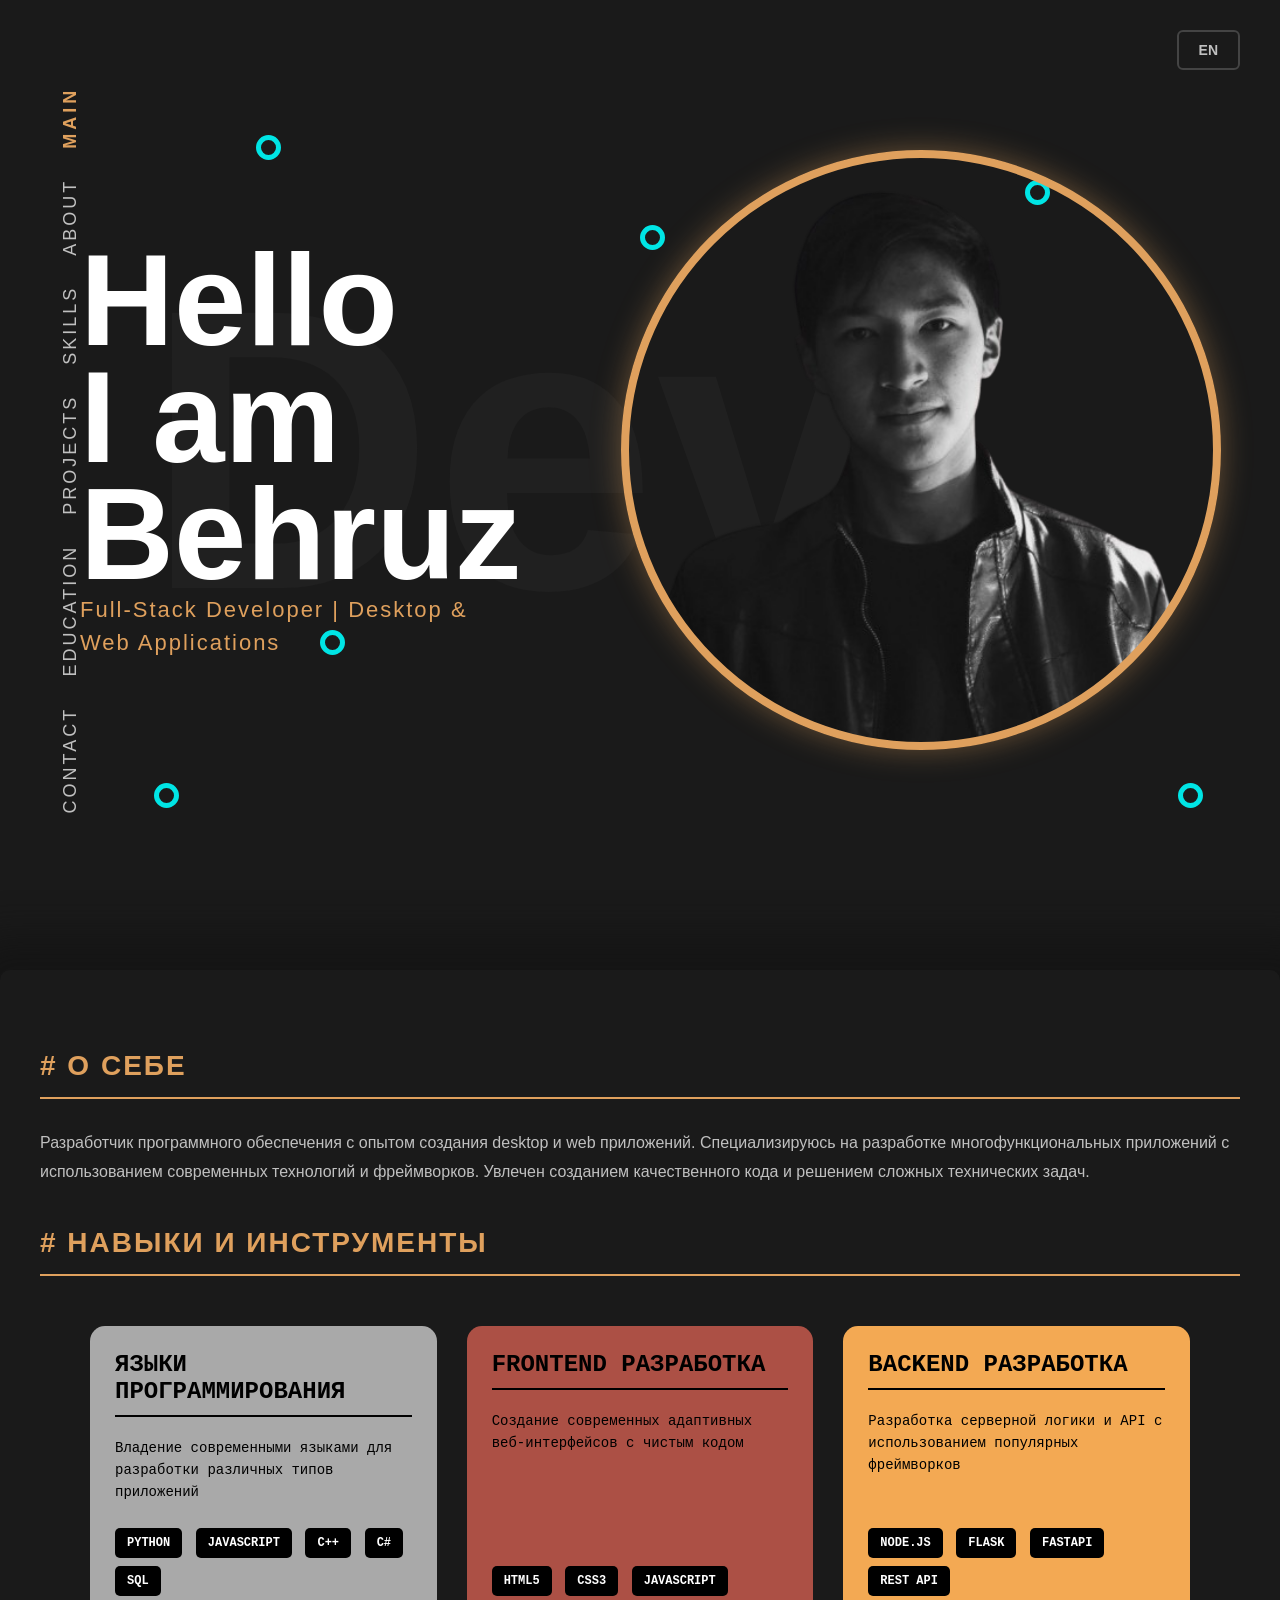
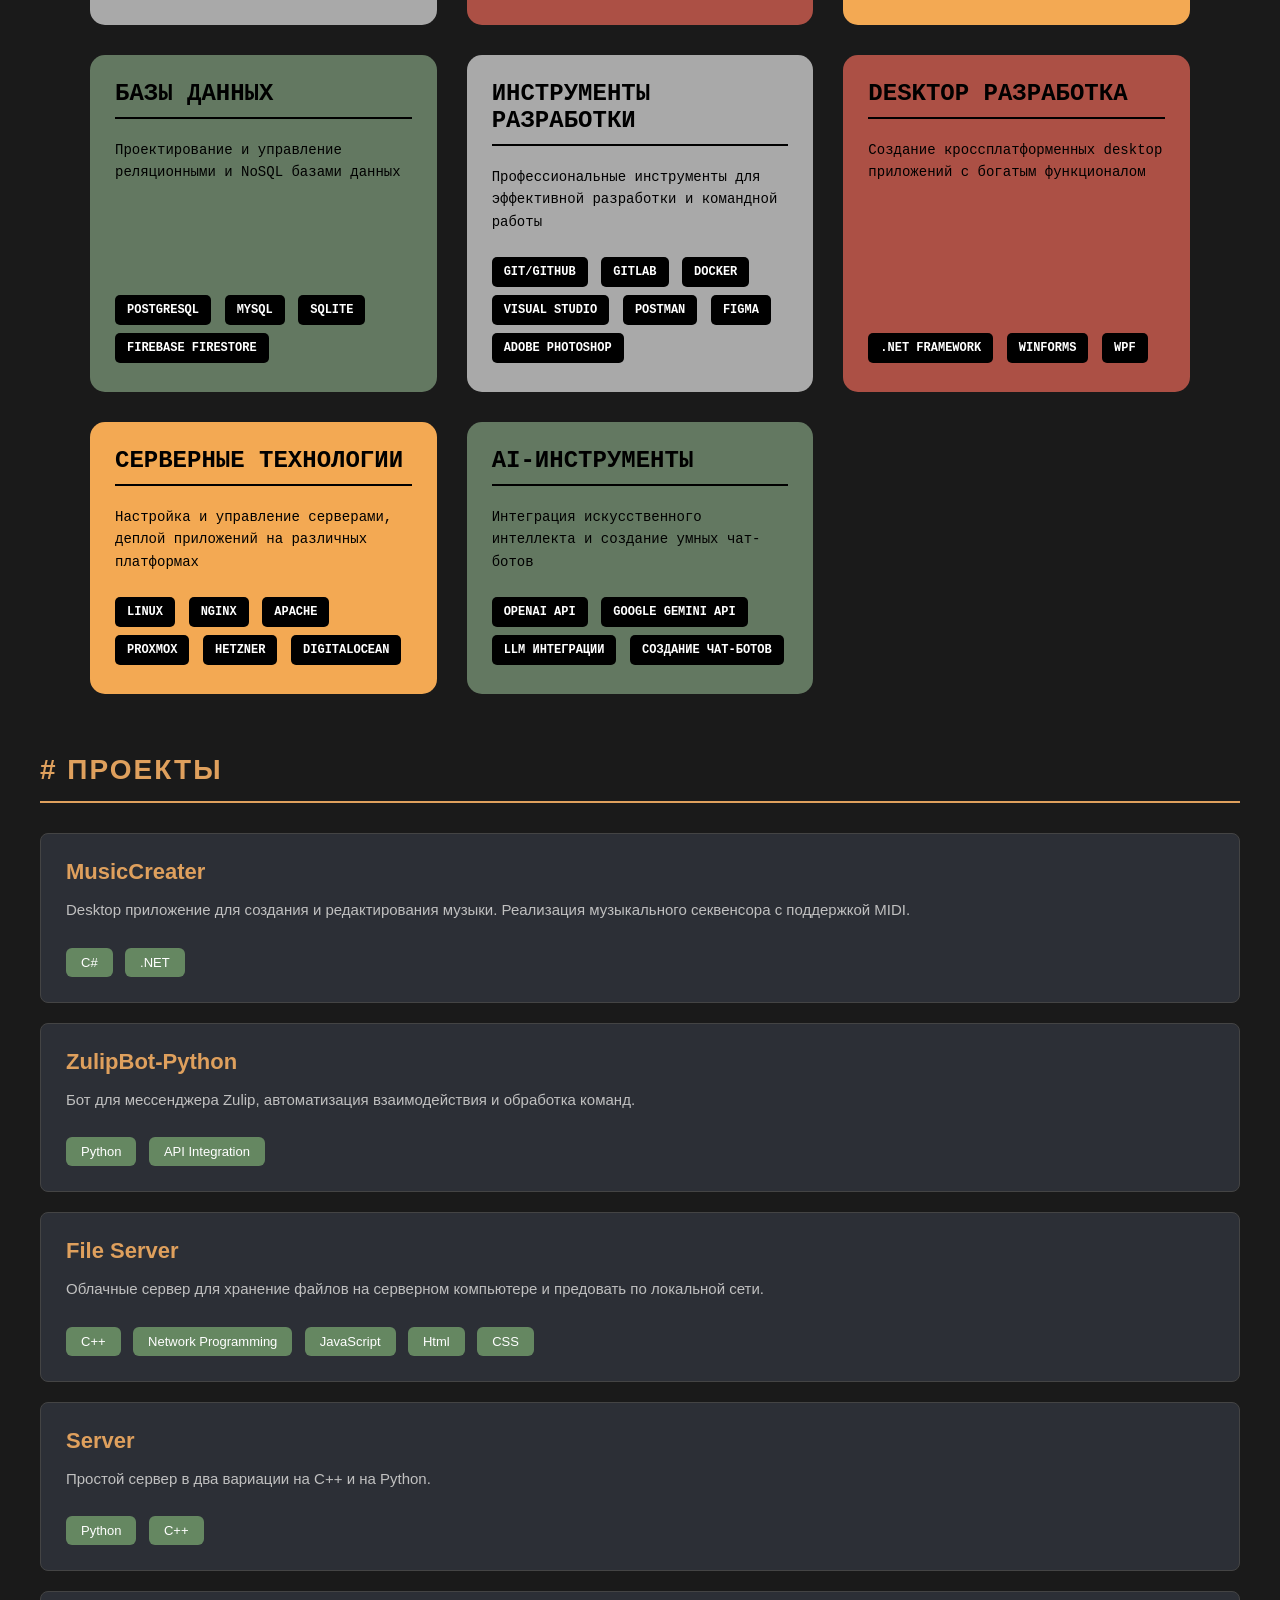
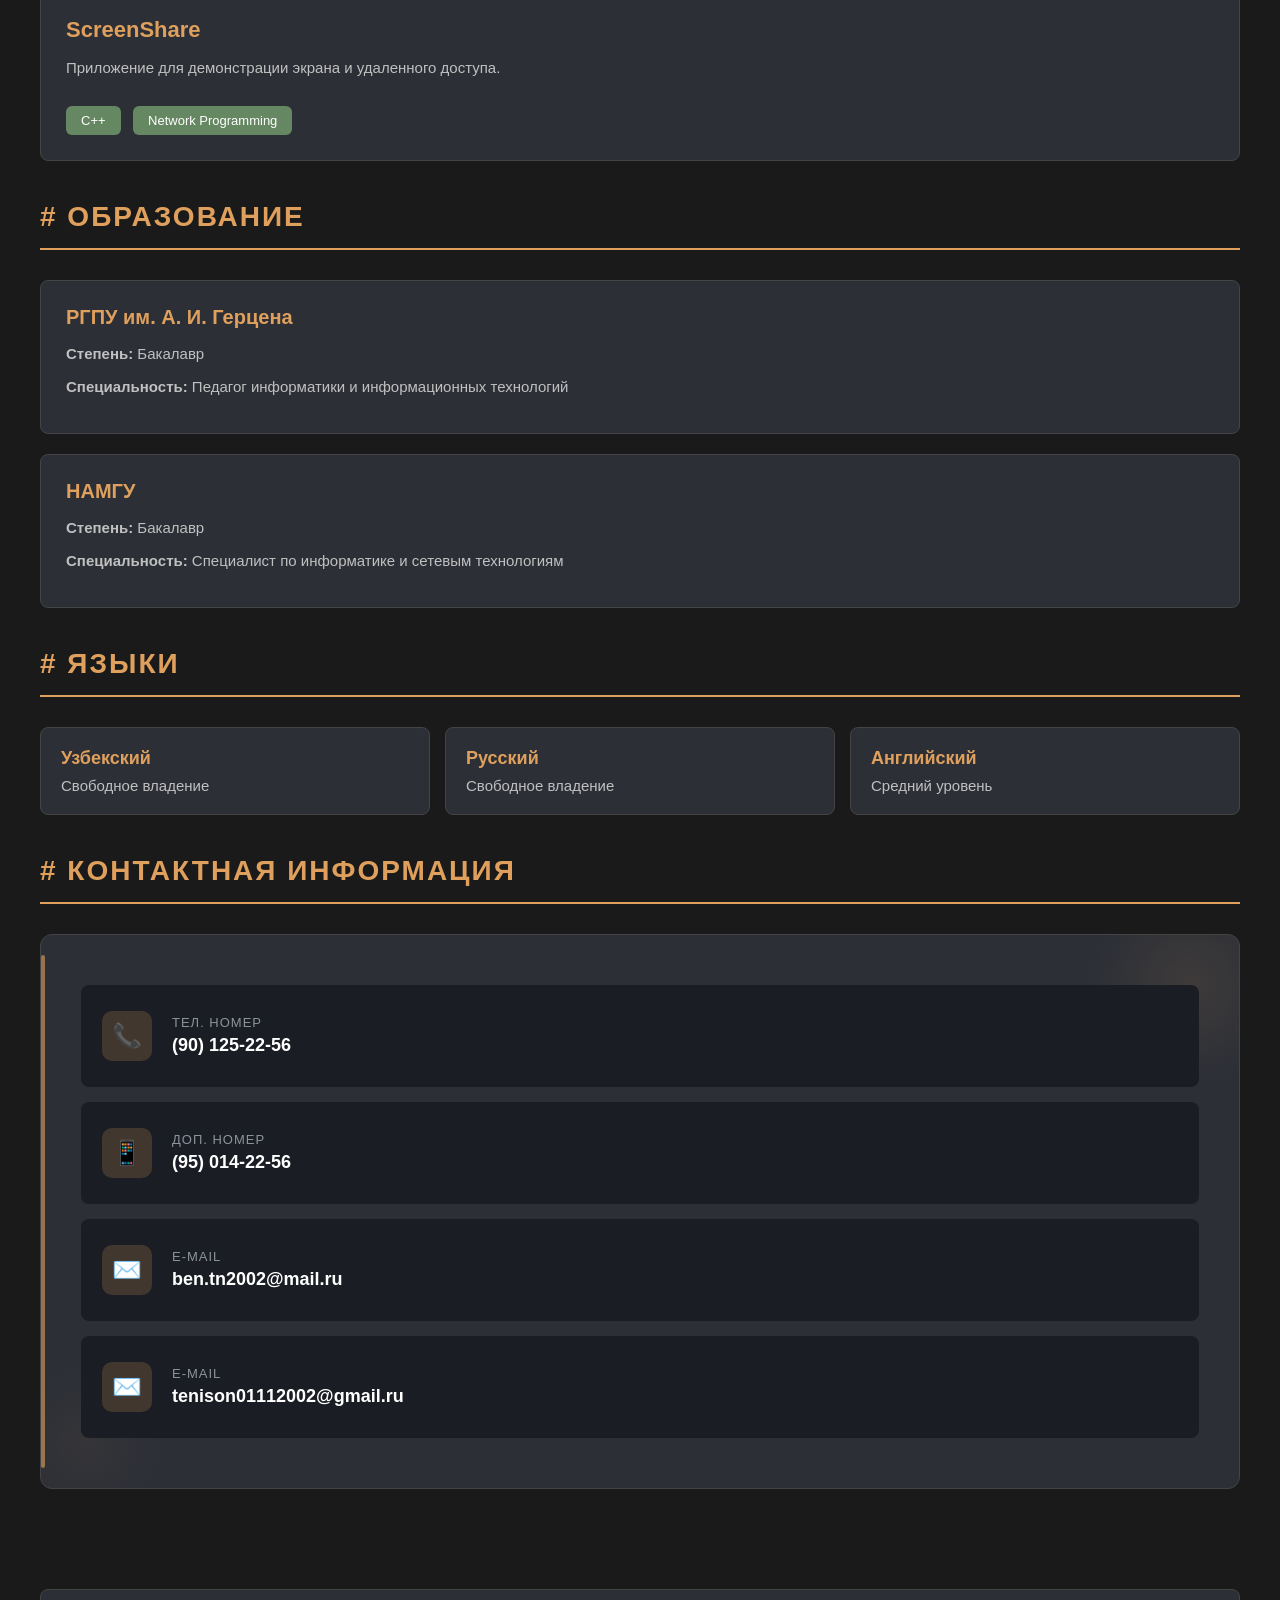
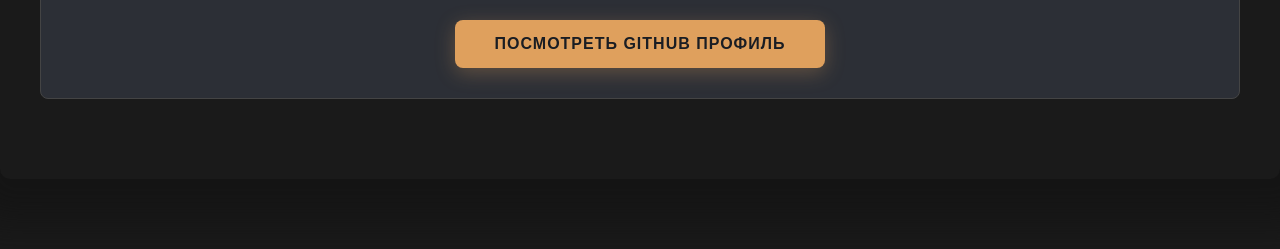
==== commit 2ab4b394: "Update Project" ====
--- a/index.html
+++ b/index.html
@@ -28,271 +28,294 @@
 
     <!-- Top Navigation -->
     <nav class="top-nav">
-        <button>SIGN IN</button>
         <button>EN</button>
     </nav>
 
     <div class="container">
         <div id="main" class="header">
+            <div class="hero-background-text">Dev</div>
+            <span class="cyan-circle"></span>
+            <span class="cyan-circle"></span>
             <span class="cyan-circle"></span>
             <span class="cyan-circle"></span>
             <span class="cyan-circle"></span>
             <span class="cyan-circle"></span>
             <div class="hero-content">
-                                <div class="hero-right">
-                                                            <h1>
-                                                                <span class="line1">Hello</span>
-                                                                <span class="line2">I am</span>
-                                                                <span class="line3">Behruz</span>
-                                                            </h1>                                    <p class="subtitle">Full-Stack Developer | Desktop & Web Applications</p>
-                                </div>
-                                <div class="hero-left">
-                                    <div class="back-light">
-                                        <div class="avatar"></div>
-                                    </div>
-                                </div>
-
-            </div>
-        </div>
-
-        <div class="content">
-            <div id="about" class="section">
-                <h2 class="section-title"># О себе</h2>
-                <p class="about-text">
-                    Разработчик программного обеспечения с опытом создания desktop и web приложений. 
-                    Специализируюсь на разработке многофункциональных приложений с использованием 
-                    современных технологий и фреймворков. Увлечен созданием качественного кода и 
-                    решением сложных технических задач.
-                </p>
-            </div>
-
-            <section id="skills" class="section">
-                <h2 class="section-title"># Навыки и Инструменты</h2>
-                <div class="skills-grid">
-                    <div class="skill-category">
-                        <h3>Языки программирования</h3>
-                        <p class="skill-description">Владение современными языками для разработки различных типов приложений</p>
-                        <div>
-                            <span class="skill-tag">Python</span>
-                            <span class="skill-tag">JavaScript</span>
-                            <span class="skill-tag">C++</span>
-                            <span class="skill-tag">C#</span>
-                            <span class="skill-tag">SQL</span>
-                        </div>
-                    </div>
-
-                    <div class="skill-category">
-                        <h3>Frontend разработка</h3>
-                        <p class="skill-description">Создание современных адаптивных веб-интерфейсов с чистым кодом</p>
-                        <div>
-                            <span class="skill-tag">HTML5</span>
-                            <span class="skill-tag">CSS3</span>
-                            <span class="skill-tag">JavaScript</span>
-                        </div>
-                    </div>
-
-                    <div class="skill-category">
-                        <h3>Backend разработка</h3>
-                        <p class="skill-description">Разработка серверной логики и API с использованием популярных фреймворков</p>
-                        <div>
-                            <span class="skill-tag">Node.js</span>
-                            <span class="skill-tag">Flask</span>
-                            <span class="skill-tag">FastAPI</span>
-                            <span class="skill-tag">REST API</span>
-                        </div>
-                    </div>
-
-                    <div class="skill-category">
-                        <h3>Базы данных</h3>
-                        <p class="skill-description">Проектирование и управление реляционными и NoSQL базами данных</p>
-                        <div>
-                            <span class="skill-tag">PostgreSQL</span>
-                            <span class="skill-tag">MySQL</span>
-                            <span class="skill-tag">SQLite</span>
-                            <span class="skill-tag">Firebase Firestore</span>
-                        </div>
-                    </div>
-
-                    <div class="skill-category">
-                        <h3>Инструменты разработки</h3>
-                        <p class="skill-description">Профессиональные инструменты для эффективной разработки и командной работы</p>
-                        <div>
-                            <span class="skill-tag">Git/GitHub</span>
-                            <span class="skill-tag">GitLab</span>
-                            <span class="skill-tag">Docker</span>
-                            <span class="skill-tag">Visual Studio</span>
-                            <span class="skill-tag">Postman</span>
-                            <span class="skill-tag">Figma</span>
-                            <span class="skill-tag">Adobe Photoshop</span>
-                        </div>
-                    </div>
-
-                    <div class="skill-category">
-                        <h3>Desktop разработка</h3>
-                        <p class="skill-description">Создание кроссплатформенных desktop приложений с богатым функционалом</p>
-                        <div>
-                            <span class="skill-tag">.NET Framework</span>
-                            <span class="skill-tag">WinForms</span>
-                            <span class="skill-tag">WPF</span>
-                        </div>
-                    </div>
-
-                    <div class="skill-category">
-                        <h3>Серверные технологии</h3>
-                        <p class="skill-description">Настройка и управление серверами, деплой приложений на различных платформах</p>
-                        <div>
-                            <span class="skill-tag">Linux</span>
-                            <span class="skill-tag">Nginx</span>
-                            <span class="skill-tag">Apache</span>
-                            <span class="skill-tag">Proxmox</span>
-                            <span class="skill-tag">Hetzner</span>
-                            <span class="skill-tag">DigitalOcean</span>
-                        </div>
-                    </div>
-
-                    <div class="skill-category">
-                        <h3>AI-инструменты</h3>
-                        <p class="skill-description">Интеграция искусственного интеллекта и создание умных чат-ботов</p>
-                        <div>
-                            <span class="skill-tag">OpenAI API</span>
-                            <span class="skill-tag">Google Gemini API</span>
-                            <span class="skill-tag">LLM интеграции</span>
-                            <span class="skill-tag">Создание чат-ботов</span>
-                        </div>
-                    </div>
-                </div>
-            </section>  
-
-            <div id="projects" class="section">
-                <h2 class="section-title"># Проекты</h2>
-                
-                <div class="project-card" onclick="window.open('https://github.com/beorht/MusicCreater', '_blank')">
-                    <h3>MusicCreater</h3>
-                    <p>
-                        Desktop приложение для создания и редактирования музыки. 
-                        Реализация музыкального секвенсора с поддержкой MIDI.
-                    </p>
-                    <span class="project-tech">C#</span>
-                    <span class="project-tech">.NET</span>
-                </div>
-
-                <div class="project-card" onclick="window.open('https://github.com/beorht/ZulipBot-Python', '_blank')">
-                    <h3>ZulipBot-Python</h3>
-                    <p>
-                        Бот для мессенджера Zulip, автоматизация взаимодействия и обработка команд.
-                    </p>
-                    <span class="project-tech">Python</span>
-                    <span class="project-tech">API Integration</span>
-                </div>
-
-                <div class="project-card" onclick="window.open('https://github.com/beorht/FileServer', '_blank')">
-                    <h3>File Server</h3>
-                    <p>
-                        Облачные сервер для хранение файлов на серверном компьютере и предовать по локальной сети.
-                    </p>
-                    <span class="project-tech">C++</span>
-                    <span class="project-tech">Network Programming</span>
-                    <span class="project-tech">JavaScript</span>
-                    <span class="project-tech">Html</span>
-                    <span class="project-tech">CSS</span>
-                </div>
-
-                <div class="project-card" onclick="window.open('https://github.com/beorht/Server', '_blank')">
-                    <h3>Server</h3>
-                    <p>
-                        Простой сервер в два вариации на С++ и на Python.
-                    </p>
-                    <span class="project-tech">Python</span>
-                    <span class="project-tech">C++</span>
-                </div>
-
-                <div class="project-card" onclick="window.open('https://github.com/beorht/ScreenShare', '_blank')">
-                    <h3>ScreenShare</h3>
-                    <p>
-                        Приложение для демонстрации экрана и удаленного доступа.
-                    </p>
-                    <span class="project-tech">C++</span>
-                    <span class="project-tech">Network Programming</span>
-                </div>
-            </div>
-
-            <div id="education" class="section">
-                <h2 class="section-title"># Образование</h2>
-                
-                <div class="education-item">
-                    <h3>РГПУ им. А. И. Герцена</h3>
-                    <p><strong>Степень:</strong> Бакалавр</p>
-                    <p><strong>Специальность:</strong> Педагог информатики и информационных технологий</p>
-                </div>
-
-                <div class="education-item">
-                    <h3>НАМГУ</h3>
-                    <p><strong>Степень:</strong> Бакалавр</p>
-                    <p><strong>Специальность:</strong> Специалист по информатике и сетевым технологиям</p>
-                </div>
-            </div>
-
-            <div class="section">
-                <h2 class="section-title"># Языки</h2>
-                <div class="languages">
-                    <div class="language-item">
-                        <h3>Узбекский</h3>
-                        <p class="language-level">Свободное владение</p>
-                    </div>
-                    <div class="language-item">
-                        <h3>Русский</h3>
-                        <p class="language-level">Свободное владение</p>
-                    </div>
-                    <div class="language-item">
-                        <h3>Английский</h3>
-                        <p class="language-level">Средний уровень</p>
-                    </div>
-                </div>
-            </div>
-
-            <div id="contact" class="section">
-                <h2 class="section-title"># Контактная информация</h2>
-                <div class="contact-section">
-                    <div class="contact-decorative-line"></div>
-                    <div class="contact-item">
-                        <span class="contact-icon">📞</span>
-                        <div class="contact-info">
-                            <span class="contact-label">Тел. номер</span>
-                            <span class="contact-value">(90) 125-22-56</span>
-                        </div>
-                    </div>
-                    <div class="contact-item">
-                        <span class="contact-icon">📱</span>
-                        <div class="contact-info">
-                            <span class="contact-label">Доп. номер</span>
-                            <span class="contact-value">(95) 014-22-56</span>
-                        </div>
-                    </div>
-                    <div class="contact-item">
-                        <span class="contact-icon">✉️</span>
-                        <div class="contact-info">
-                            <span class="contact-label">E-mail</span>
-                            <span class="contact-value">ben.tn2002@mail.ru</span>
-
-                        </div>
-                    </div>
-                    <div class="contact-item">
-                        <span class="contact-icon">✉️</span>
-                        <div class="contact-info">
-                            <span class="contact-label">E-mail</span>
-                            <span class="contact-value">tenison01112002@gmail.ru</span>
-
-                        </div>
-                    </div>
-
-                </div>
-            </div>
-
-            <div class="github-link">
-                <a href="https://github.com/beorht" target="_blank" class="github-btn">
-                    Посмотреть GitHub профиль
-                </a>
-            </div>
+                <div class="hero-right">
+                    <h1>
+                        <span class="line1">Hello</span>
+                        <span class="line2">I am</span>
+                        <span class="line3">Behruz</span>
+                    </h1>
+                    <p class="subtitle">Full-Stack Developer | Desktop & Web Applications</p>
+                </div>
+                <div class="hero-left">
+                    <div class="back-light">
+                        <div class="avatar"></div>
+                    </div>
+                </div>
+            </div>
+        </div>
+    </div>
+
+    <div class="content">
+        <!-- Snowflakes -->
+        <div class="snowflakes" aria-hidden="true">
+            <div class="snowflake">❅</div>
+            <div class="snowflake">❅</div>
+            <div class="snowflake">❆</div>
+            <div class="snowflake">❄</div>
+            <div class="snowflake">❅</div>
+            <div class="snowflake">❆</div>
+            <div class="snowflake">❄</div>
+            <div class="snowflake">❅</div>
+            <div class="snowflake">❆</div>
+            <div class="snowflake">❄</div>
+            <div class="snowflake">❅</div>
+            <div class="snowflake">❆</div>
+            <div class="snowflake">❄</div>
+            <div class="snowflake">❅</div>
+            <div class="snowflake">❆</div>
+            <div class="snowflake">❄</div>
+            <div class="snowflake">❅</div>
+            <div class="snowflake">❆</div>
+            <div class="snowflake">❄</div>
+            <div class="snowflake">❅</div>
+        </div>
+
+        <div id="about" class="section">
+            <h2 class="section-title"># О себе</h2>
+            <p class="about-text">
+                Разработчик программного обеспечения с опытом создания desktop и web приложений.
+                Специализируюсь на разработке многофункциональных приложений с использованием
+                современных технологий и фреймворков. Увлечен созданием качественного кода и
+                решением сложных технических задач.
+            </p>
+        </div>
+
+        <section id="skills" class="section">
+            <h2 class="section-title"># Навыки и Инструменты</h2>
+            <div class="skills-grid">
+                <div class="skill-category">
+                    <h3>Языки программирования</h3>
+                    <p class="skill-description">Владение современными языками для разработки различных типов приложений</p>
+                    <div>
+                        <span class="skill-tag">Python</span>
+                        <span class="skill-tag">JavaScript</span>
+                        <span class="skill-tag">C++</span>
+                        <span class="skill-tag">C#</span>
+                        <span class="skill-tag">SQL</span>
+                    </div>
+                </div>
+
+                <div class="skill-category">
+                    <h3>Frontend разработка</h3>
+                    <p class="skill-description">Создание современных адаптивных веб-интерфейсов с чистым кодом</p>
+                    <div>
+                        <span class="skill-tag">HTML5</span>
+                        <span class="skill-tag">CSS3</span>
+                        <span class="skill-tag">JavaScript</span>
+                    </div>
+                </div>
+
+                <div class="skill-category">
+                    <h3>Backend разработка</h3>
+                    <p class="skill-description">Разработка серверной логики и API с использованием популярных фреймворков</p>
+                    <div>
+                        <span class="skill-tag">Node.js</span>
+                        <span class="skill-tag">Flask</span>
+                        <span class="skill-tag">FastAPI</span>
+                        <span class="skill-tag">REST API</span>
+                    </div>
+                </div>
+
+                <div class="skill-category">
+                    <h3>Базы данных</h3>
+                    <p class="skill-description">Проектирование и управление реляционными и NoSQL базами данных</p>
+                    <div>
+                        <span class="skill-tag">PostgreSQL</span>
+                        <span class="skill-tag">MySQL</span>
+                        <span class="skill-tag">SQLite</span>
+                        <span class="skill-tag">Firebase Firestore</span>
+                    </div>
+                </div>
+
+                <div class="skill-category">
+                    <h3>Инструменты разработки</h3>
+                    <p class="skill-description">Профессиональные инструменты для эффективной разработки и командной работы</p>
+                    <div>
+                        <span class="skill-tag">Git/GitHub</span>
+                        <span class="skill-tag">GitLab</span>
+                        <span class="skill-tag">Docker</span>
+                        <span class="skill-tag">Visual Studio</span>
+                        <span class="skill-tag">Postman</span>
+                        <span class="skill-tag">Figma</span>
+                        <span class="skill-tag">Adobe Photoshop</span>
+                    </div>
+                </div>
+
+                <div class="skill-category">
+                    <h3>Desktop разработка</h3>
+                    <p class="skill-description">Создание кроссплатформенных desktop приложений с богатым функционалом</p>
+                    <div>
+                        <span class="skill-tag">.NET Framework</span>
+                        <span class="skill-tag">WinForms</span>
+                        <span class="skill-tag">WPF</span>
+                    </div>
+                </div>
+
+                <div class="skill-category">
+                    <h3>Серверные технологии</h3>
+                    <p class="skill-description">Настройка и управление серверами, деплой приложений на различных платформах</p>
+                    <div>
+                        <span class="skill-tag">Linux</span>
+                        <span class="skill-tag">Nginx</span>
+                        <span class="skill-tag">Apache</span>
+                        <span class="skill-tag">Proxmox</span>
+                        <span class="skill-tag">Hetzner</span>
+                        <span class="skill-tag">DigitalOcean</span>
+                    </div>
+                </div>
+
+                <div class="skill-category">
+                    <h3>AI-инструменты</h3>
+                    <p class="skill-description">Интеграция искусственного интеллекта и создание умных чат-ботов</p>
+                    <div>
+                        <span class="skill-tag">OpenAI API</span>
+                        <span class="skill-tag">Google Gemini API</span>
+                        <span class="skill-tag">LLM интеграции</span>
+                        <span class="skill-tag">Создание чат-ботов</span>
+                    </div>
+                </div>
+            </div>
+        </section>
+
+        <div id="projects" class="section">
+            <h2 class="section-title"># Проекты</h2>
+
+            <div class="project-card" onclick="window.open('https://github.com/beorht/MusicCreater', '_blank')">
+                <h3>MusicCreater</h3>
+                <p>
+                    Desktop приложение для создания и редактирования музыки.
+                    Реализация музыкального секвенсора с поддержкой MIDI.
+                </p>
+                <span class="project-tech">C#</span>
+                <span class="project-tech">.NET</span>
+            </div>
+
+            <div class="project-card" onclick="window.open('https://github.com/beorht/ZulipBot-Python', '_blank')">
+                <h3>ZulipBot-Python</h3>
+                <p>
+                    Бот для мессенджера Zulip, автоматизация взаимодействия и обработка команд.
+                </p>
+                <span class="project-tech">Python</span>
+                <span class="project-tech">API Integration</span>
+            </div>
+
+            <div class="project-card" onclick="window.open('https://github.com/beorht/FileServer', '_blank')">
+                <h3>File Server</h3>
+                <p>
+                    Облачные сервер для хранение файлов на серверном компьютере и предовать по локальной сети.
+                </p>
+                <span class="project-tech">C++</span>
+                <span class="project-tech">Network Programming</span>
+                <span class="project-tech">JavaScript</span>
+                <span class="project-tech">Html</span>
+                <span class="project-tech">CSS</span>
+            </div>
+
+            <div class="project-card" onclick="window.open('https://github.com/beorht/Server', '_blank')">
+                <h3>Server</h3>
+                <p>
+                    Простой сервер в два вариации на С++ и на Python.
+                </p>
+                <span class="project-tech">Python</span>
+                <span class="project-tech">C++</span>
+            </div>
+
+            <div class="project-card" onclick="window.open('https://github.com/beorht/ScreenShare', '_blank')">
+                <h3>ScreenShare</h3>
+                <p>
+                    Приложение для демонстрации экрана и удаленного доступа.
+                </p>
+                <span class="project-tech">C++</span>
+                <span class="project-tech">Network Programming</span>
+            </div>
+        </div>
+
+        <div id="education" class="section">
+            <h2 class="section-title"># Образование</h2>
+
+            <div class="education-item">
+                <h3>РГПУ им. А. И. Герцена</h3>
+                <p><strong>Степень:</strong> Бакалавр</p>
+                <p><strong>Специальность:</strong> Педагог информатики и информационных технологий</p>
+            </div>
+
+            <div class="education-item">
+                <h3>НАМГУ</h3>
+                <p><strong>Степень:</strong> Бакалавр</p>
+                <p><strong>Специальность:</strong> Специалист по информатике и сетевым технологиям</p>
+            </div>
+        </div>
+
+        <div class="section">
+            <h2 class="section-title"># Языки</h2>
+            <div class="languages">
+                <div class="language-item">
+                    <h3>Узбекский</h3>
+                    <p class="language-level">Свободное владение</p>
+                </div>
+                <div class="language-item">
+                    <h3>Русский</h3>
+                    <p class="language-level">Свободное владение</p>
+                </div>
+                <div class="language-item">
+                    <h3>Английский</h3>
+                    <p class="language-level">Средний уровень</p>
+                </div>
+            </div>
+        </div>
+
+        <div id="contact" class="section">
+            <h2 class="section-title"># Контактная информация</h2>
+            <div class="contact-section">
+                <div class="contact-decorative-line"></div>
+                <div class="contact-item">
+                    <span class="contact-icon">📞</span>
+                    <div class="contact-info">
+                        <span class="contact-label">Тел. номер</span>
+                        <span class="contact-value">(90) 125-22-56</span>
+                    </div>
+                </div>
+                <div class="contact-item">
+                    <span class="contact-icon">📱</span>
+                    <div class="contact-info">
+                        <span class="contact-label">Доп. номер</span>
+                        <span class="contact-value">(95) 014-22-56</span>
+                    </div>
+                </div>
+                <div class="contact-item">
+                    <span class="contact-icon">✉️</span>
+                    <div class="contact-info">
+                        <span class="contact-label">E-mail</span>
+                        <span class="contact-value">ben.tn2002@mail.ru</span>
+                    </div>
+                </div>
+                <div class="contact-item">
+                    <span class="contact-icon">✉️</span>
+                    <div class="contact-info">
+                        <span class="contact-label">E-mail</span>
+                        <span class="contact-value">tenison01112002@gmail.ru</span>
+                    </div>
+                </div>
+            </div>
+        </div>
+
+        <div class="github-link">
+            <a href="https://github.com/beorht" target="_blank" class="github-btn">
+                Посмотреть GitHub профиль
+            </a>
         </div>
     </div>
 
@@ -301,6 +324,12 @@
         window.addEventListener('load', function() {
             setTimeout(function() {
                 window.scrollTo(0, 0);
+                // Activate Main link on page load
+                const mainLink = document.querySelector('.sidebar-nav a[href="#main"]');
+                if (mainLink) {
+                    document.querySelectorAll('.sidebar-nav a').forEach(link => link.classList.remove('active'));
+                    mainLink.classList.add('active');
+                }
             }, 0);
         });
 
@@ -320,7 +349,7 @@
 
         // Active navigation on scroll
         window.addEventListener('scroll', function() {
-            const sections = document.querySelectorAll('.section, section[id]');
+            const sections = document.querySelectorAll('.section, section[id], .header[id]');
             const navLinks = document.querySelectorAll('.sidebar-nav a');
 
             let currentSection = '';
@@ -333,6 +362,11 @@
                     currentSection = section.getAttribute('id');
                 }
             });
+
+            // If at the very top, default to 'main'
+            if (window.pageYOffset < 100) {
+                currentSection = 'main';
+            }
 
             navLinks.forEach(link => {
                 link.classList.remove('active');
--- a/style.css
+++ b/style.css
@@ -1,18 +1,28 @@
 :root {
     --background-primary: #1A1A1A;
+    --background-secondary: #1a1d23;
     --background-card: #2C2F36;
+    --background-card-alt: #35383f;
     --text-primary: #E0E0E0;
     --text-secondary: #c0c0c0;
+    --text-tertiary: #8b949e;
     --text-white: #ffffff;
     --text-black: #000000;
     --accent-primary: #DFA05D;
     --accent-secondary: #658761;
+    --accent-tertiary: #FF7A3D;
     --accent-cyan: #00e5e5;
     --border-primary: #444;
+    --border-secondary: #45484f;
     --shadow-primary: rgba(223, 160, 93, 0.4);
     --shadow-secondary: rgba(223, 160, 93, 0.2);
+    --shadow-tertiary: rgba(223, 160, 93, 0.1);
+    --shadow-quaternary: rgba(223, 160, 93, 0.05);
+    --shadow-strong: rgba(223, 160, 93, 0.3);
+    --shadow-stronger: rgba(223, 160, 93, 0.5);
     --shadow-dark: rgba(0, 0, 0, 0.2);
     --shadow-content: rgba(21, 21, 21, 0.925);
+    --shadow-orange: rgba(255, 122, 61, 0.2);
     --skill-grey: #A9A9A9;
     --skill-red-brown: #ac5045;
     --skill-orange: #F3A953;
@@ -57,6 +67,21 @@
     justify-content: center;
     padding: 60px 80px;
     overflow: hidden;
+}
+
+.hero-background-text {
+    position: absolute;
+    top: 50%;
+    left: 40%;
+    transform: translate(-50%, -50%);
+    font-size: 400px;
+    font-weight: 900;
+    color: rgb(219 213 207 / 3%);
+    z-index: 0;
+    user-select: none;
+    pointer-events: none;
+    line-height: 1;
+    white-space: nowrap;
 }
 
 .hero-content {
@@ -106,6 +131,24 @@
     box-shadow: 0 0 30px var(--shadow-primary);
     position: relative;
     z-index: 2;
+    animation: breathingLight 4s ease-in-out infinite;
+}
+
+@keyframes breathingLight {
+    0%, 100% {
+        box-shadow:
+            inset 0 0 30px var(--shadow-primary),
+            0 0 10px var(--shadow-primary),
+            0 0 30px var(--shadow-primary);
+    }
+
+    50% {
+        box-shadow:
+            inset 0 0 50px var(--shadow-primary),
+            0 0 30px var(--shadow-primary),
+            0 0 70px var(--shadow-primary),
+            0 0 110px var(--shadow-primary);
+    }
 }
 
 .hero-right h1 {
@@ -135,6 +178,18 @@
     border: 5px solid var(--accent-cyan);
     border-radius: 50%;
     display: block;
+    animation: floatUpDown 3s ease-in-out infinite;
+}
+
+@keyframes floatUpDown {
+    0%, 100% {
+        transform: translateY(0);
+        box-shadow: 0 5px 15px rgba(0, 0, 0, 0.2);
+    }
+    50% {
+        transform: translateY(-20px);
+        box-shadow: 0 5px 15px rgba(0, 0, 0, 0.3);
+    }
 }
 
 .header > .cyan-circle:nth-of-type(1) {
@@ -144,17 +199,33 @@
 
 .header > .cyan-circle:nth-of-type(2) {
     top: 70%;
-    left: 30%;
+    left: 25%;
+    animation-delay: 0.5s;
 }
 
 .header > .cyan-circle:nth-of-type(3) {
     top: 25%;
-    left: 80%;
+    left: 50%;
+    animation-delay: 1s;
 }
 
 .header > .cyan-circle:nth-of-type(4) {
-    top: 80%;
-    left: 75%;
+    top: 87%;
+    left: 92%;
+    animation-delay: 1.5s;
+}
+
+.header > .cyan-circle:nth-of-type(5) {
+    top: 87%;
+    left: 12%;
+    animation-delay: 2s;
+}
+
+.header > .cyan-circle:nth-of-type(6) {
+    top: 20%;
+    right: 18%;
+    left: auto;
+    animation-delay: 2.5s;
 }
 
 .hero-right .subtitle {
@@ -179,15 +250,17 @@
 }
 
 .content {
-    max-width: 1200px;
+    max-width: 1400px;
     margin: 70px auto;
     padding: 80px 40px;
     background: var(--background-primary);
     border-radius: 10px;
     box-shadow: 4px 4px 38px 38px  var(--shadow-content);
-}
-
-/* Skills section */ 
+    position: relative;
+    overflow: hidden;
+}
+
+/* Skills section */
 .skills-section {
     padding: 40px 0;
     font-family: Arial, sans-serif;
@@ -203,21 +276,21 @@
     max-width: 1100px;
     margin: auto;
     display: grid;
-    grid-template-columns: repeat(auto-fit, minmax(260px, 1fr));
+    grid-template-columns: repeat(3, 1fr);
     gap: 20px;
 }
 
 .skills-card {
-    background: #35383f; /* This class seems unused, leaving as is for now */
+    background: var(--background-card-alt); /* This class seems unused, leaving as is for now */
     padding: 25px;
     border-radius: 12px;
-    border: 1px solid #45484f;
+    border: 1px solid var(--border-secondary);
     transition: all 0.3s ease;
 }
 
 .skills-card:hover {
-    border-color: #FF7A3D;
-    box-shadow: 0 5px 20px rgba(255, 122, 61, 0.2);
+    border-color: var(--accent-tertiary);
+    box-shadow: 0 5px 20px var(--shadow-orange);
     transform: translateY(-5px);
 }
 
@@ -272,7 +345,7 @@
 
 .skills-grid {
     display: grid;
-    grid-template-columns: repeat(auto-fit, minmax(280px, 1fr));
+    grid-template-columns: repeat(3, 1fr);
     gap: 30px;
     padding: 20px 0;
     counter-reset: skill-counter;
@@ -287,6 +360,8 @@
     flex-direction: column;
     justify-content: space-between;
     transition: all 0.3s ease;
+    min-width: 280px;
+    max-width: 420px;
 }
 
 .skill-category:hover {
@@ -493,7 +568,7 @@
     right: -50px;
     width: 200px;
     height: 200px;
-    background: radial-gradient(circle, rgba(223, 160, 93, 0.1) 0%, transparent 70%);
+    background: radial-gradient(circle, var(--shadow-tertiary) 0%, transparent 70%);
     border-radius: 50%;
     z-index: 0;
 }
@@ -505,7 +580,7 @@
     left: -30px;
     width: 150px;
     height: 150px;
-    background: radial-gradient(circle, rgba(223, 160, 93, 0.05) 0%, transparent 70%);
+    background: radial-gradient(circle, var(--shadow-quaternary) 0%, transparent 70%);
     border-radius: 50%;
     z-index: 0;
 }
@@ -532,7 +607,7 @@
 
 .contact-item:hover {
     color: var(--accent-primary);
-    background: rgba(223, 160, 93, 0.1);
+    background: var(--shadow-tertiary);
     border-color: var(--accent-primary);
     transform: translateX(10px);
     box-shadow: 0 5px 15px var(--shadow-secondary);
@@ -544,7 +619,7 @@
     justify-content: center;
     width: 50px;
     height: 50px;
-    background: rgba(223, 160, 93, 0.2);
+    background: var(--shadow-secondary);
     border-radius: 10px;
     color: var(--accent-primary);
     font-size: 24px;
@@ -567,7 +642,7 @@
 
 .contact-label {
     font-size: 13px;
-    color: #8b949e;
+    color: var(--text-tertiary);
     text-transform: uppercase;
     letter-spacing: 1px;
     font-weight: 500;
@@ -602,7 +677,7 @@
 .github-btn {
     display: inline-block;
     background: var(--accent-primary);
-    color: #1a1d23;
+    color: var(--background-secondary);
     padding: 15px 40px;
     border-radius: 8px;
     text-decoration: none;
@@ -611,12 +686,12 @@
     transition: all 0.3s ease;
     text-transform: uppercase;
     letter-spacing: 1px;
-    box-shadow: 0 5px 20px rgba(223, 160, 93, 0.3);
+    box-shadow: 0 5px 20px var(--shadow-strong);
 }
 
 .github-btn:hover {
     transform: translateY(-3px);
-    box-shadow: 0 8px 30px rgba(223, 160, 93, 0.5);
+    box-shadow: 0 8px 30px var(--shadow-stronger);
 }
 
 /* Sidebar Navigation */
@@ -689,6 +764,10 @@
         padding: 60px 40px;
     }
 
+    .hero-background-text {
+        font-size: 250px;
+    }
+
     .hero-content {
         gap: 60px;
     }
@@ -709,6 +788,10 @@
 
     .hero-right .subtitle {
         font-size: 20px;
+    }
+
+    .skills-grid {
+        grid-template-columns: repeat(2, 1fr);
     }
 }
 
@@ -716,6 +799,10 @@
     .header {
         padding: 40px 20px;
         min-height: 80vh;
+    }
+
+    .hero-background-text {
+        font-size: 150px;
     }
 
     .hero-content {
@@ -841,3 +928,203 @@
 ::-webkit-scrollbar-thumb:hover {
     background: var(--scrollbar-thumb-hover);
 }
+
+/* Snowflakes Animation */
+.snowflakes {
+    position: absolute;
+    top: 0;
+    left: 0;
+    width: 100%;
+    height: 100%;
+    overflow: hidden;
+    pointer-events: none;
+    z-index: 1;
+}
+
+.snowflake {
+    position: absolute;
+    top: -10%;
+    font-size: 2.3em;
+    opacity: 0.7;
+    text-shadow: 0 0 3px rgba(255, 255, 255, 0.3);
+    animation: snowfall linear infinite;
+    user-select: none;
+}
+
+@keyframes snowfall {
+    0% {
+        top: -10%;
+        opacity: 0;
+    }
+    15% {
+        opacity: 0.7;
+    }
+    85% {
+        opacity: 0.7;
+    }
+    100% {
+        top: 100%;
+        opacity: 0;
+    }
+}
+
+/* Individual snowflake positions and animations */
+.snowflake:nth-child(1) {
+    left: 5%;
+    animation-duration: 18s;
+    animation-delay: 0s;
+    font-size: 2.5em;
+    color: #CAE2CD;
+}
+
+.snowflake:nth-child(2) {
+    left: 15%;
+    animation-duration: 22s;
+    animation-delay: 2s;
+    font-size: 3.0em;
+    color: #EBC0C3;
+}
+
+.snowflake:nth-child(3) {
+    left: 25%;
+    animation-duration: 20s;
+    animation-delay: 4s;
+    font-size: 2.3em;
+    color: #A2A5BD;
+}
+
+.snowflake:nth-child(4) {
+    left: 35%;
+    animation-duration: 24s;
+    animation-delay: 6s;
+    font-size: 2.7em;
+    color: #CAE2CD;
+}
+
+.snowflake:nth-child(5) {
+    left: 45%;
+    animation-duration: 19s;
+    animation-delay: 3s;
+    font-size: 2.6em;
+    color: #EBC0C3;
+}
+
+.snowflake:nth-child(6) {
+    left: 55%;
+    animation-duration: 21s;
+    animation-delay: 1s;
+    font-size: 2.8em;
+    color: #A2A5BD;
+}
+
+.snowflake:nth-child(7) {
+    left: 65%;
+    animation-duration: 23s;
+    animation-delay: 5s;
+    font-size: 2.4em;
+    color: #CAE2CD;
+}
+
+.snowflake:nth-child(8) {
+    left: 75%;
+    animation-duration: 20s;
+    animation-delay: 7s;
+    font-size: 2.75em;
+    color: #EBC0C3;
+}
+
+.snowflake:nth-child(9) {
+    left: 85%;
+    animation-duration: 25s;
+    animation-delay: 2s;
+    font-size: 2.5em;
+    color: #A2A5BD;
+}
+
+.snowflake:nth-child(10) {
+    left: 95%;
+    animation-duration: 22s;
+    animation-delay: 4s;
+    font-size: 2.6em;
+    color: #CAE2CD;
+}
+
+.snowflake:nth-child(11) {
+    left: 10%;
+    animation-duration: 21s;
+    animation-delay: 8s;
+    font-size: 2.9em;
+    color: #EBC0C3;
+}
+
+.snowflake:nth-child(12) {
+    left: 20%;
+    animation-duration: 19s;
+    animation-delay: 1s;
+    font-size: 2.55em;
+    color: #A2A5BD;
+}
+
+.snowflake:nth-child(13) {
+    left: 30%;
+    animation-duration: 23s;
+    animation-delay: 6s;
+    font-size: 3.0em;
+    color: #CAE2CD;
+}
+
+.snowflake:nth-child(14) {
+    left: 40%;
+    animation-duration: 20s;
+    animation-delay: 3s;
+    font-size: 2.35em;
+    color: #EBC0C3;
+}
+
+.snowflake:nth-child(15) {
+    left: 50%;
+    animation-duration: 24s;
+    animation-delay: 5s;
+    font-size: 2.8em;
+    color: #A2A5BD;
+}
+
+.snowflake:nth-child(16) {
+    left: 60%;
+    animation-duration: 18s;
+    animation-delay: 0s;
+    font-size: 2.5em;
+    color: #CAE2CD;
+}
+
+.snowflake:nth-child(17) {
+    left: 70%;
+    animation-duration: 22s;
+    animation-delay: 7s;
+    font-size: 2.65em;
+    color: #EBC0C3;
+}
+
+.snowflake:nth-child(18) {
+    left: 80%;
+    animation-duration: 21s;
+    animation-delay: 2s;
+    font-size: 3.0em;
+    color: #A2A5BD;
+}
+
+.snowflake:nth-child(19) {
+    left: 90%;
+    animation-duration: 19s;
+    animation-delay: 4s;
+    font-size: 2.3em;
+    color: #CAE2CD;
+}
+
+.snowflake:nth-child(20) {
+    left: 3%;
+    animation-duration: 25s;
+    animation-delay: 8s;
+    font-size: 2.7em;
+    color: #EBC0C3;
+}
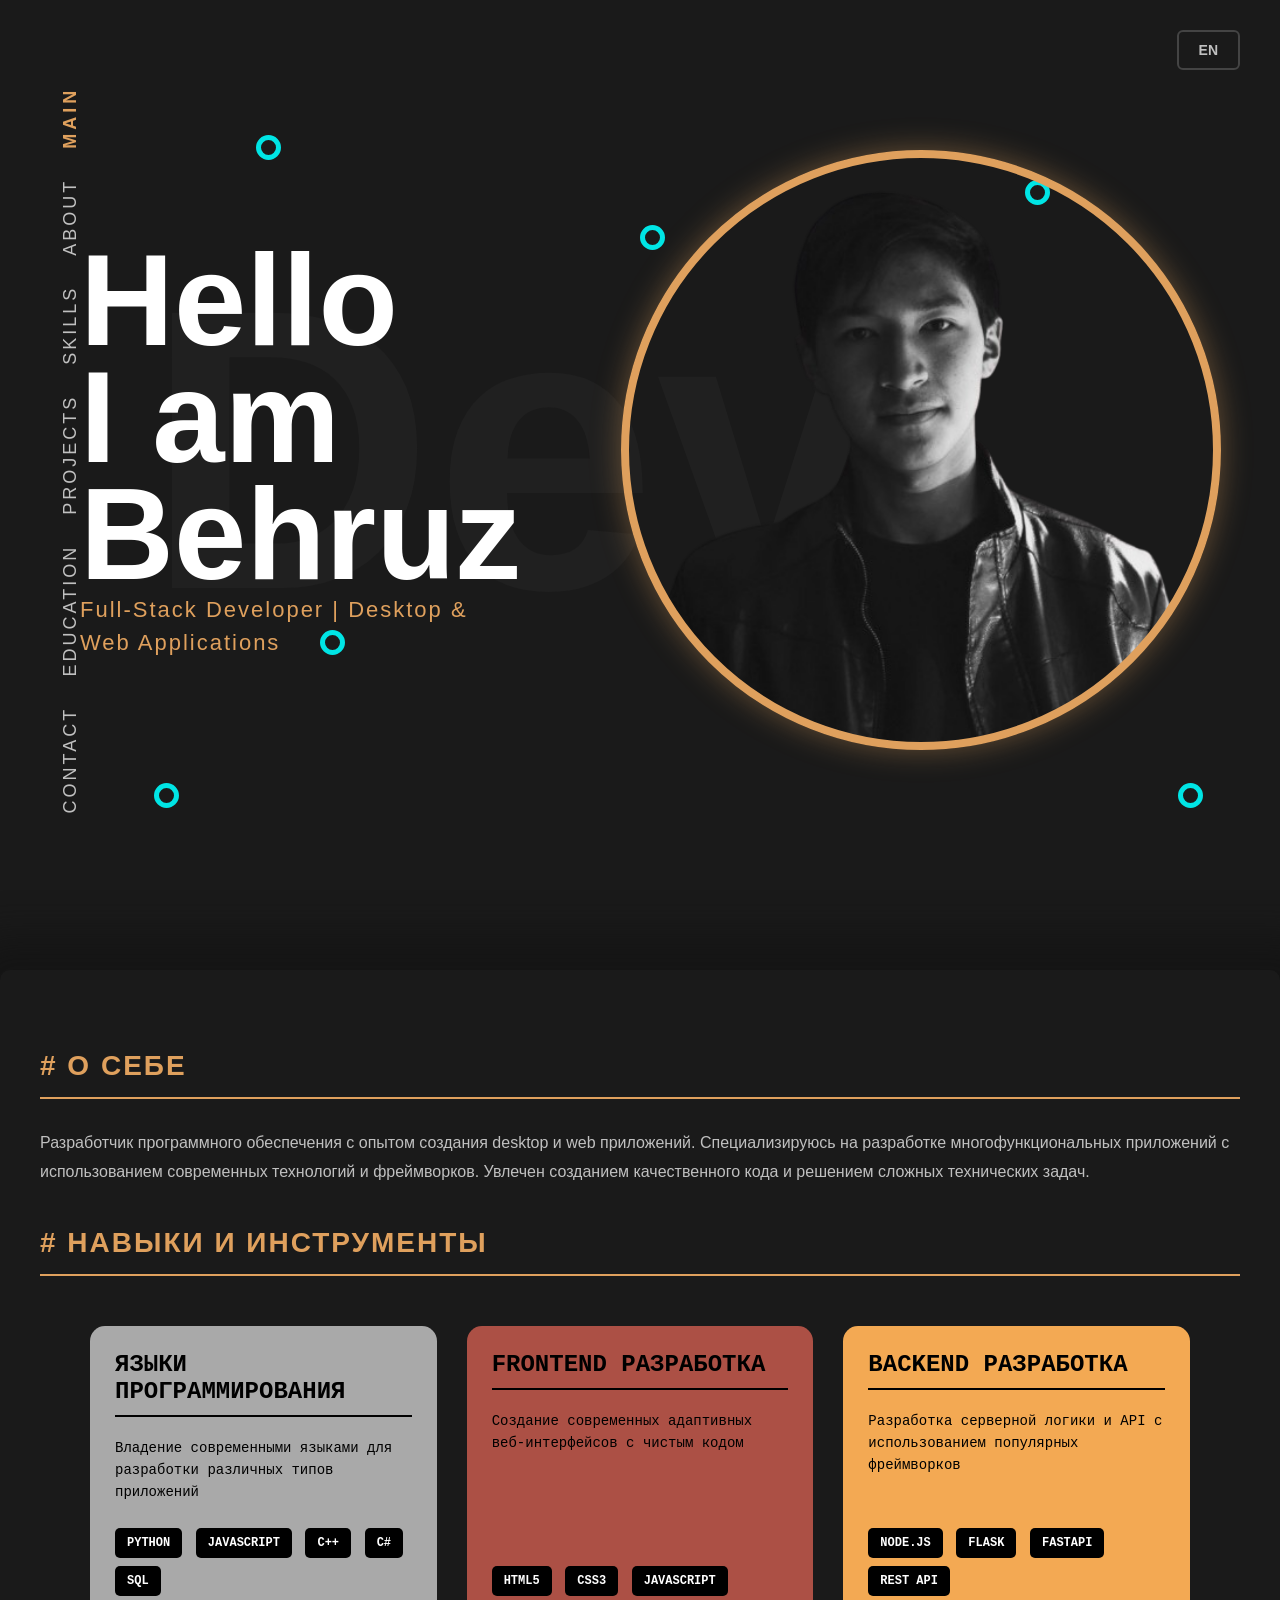
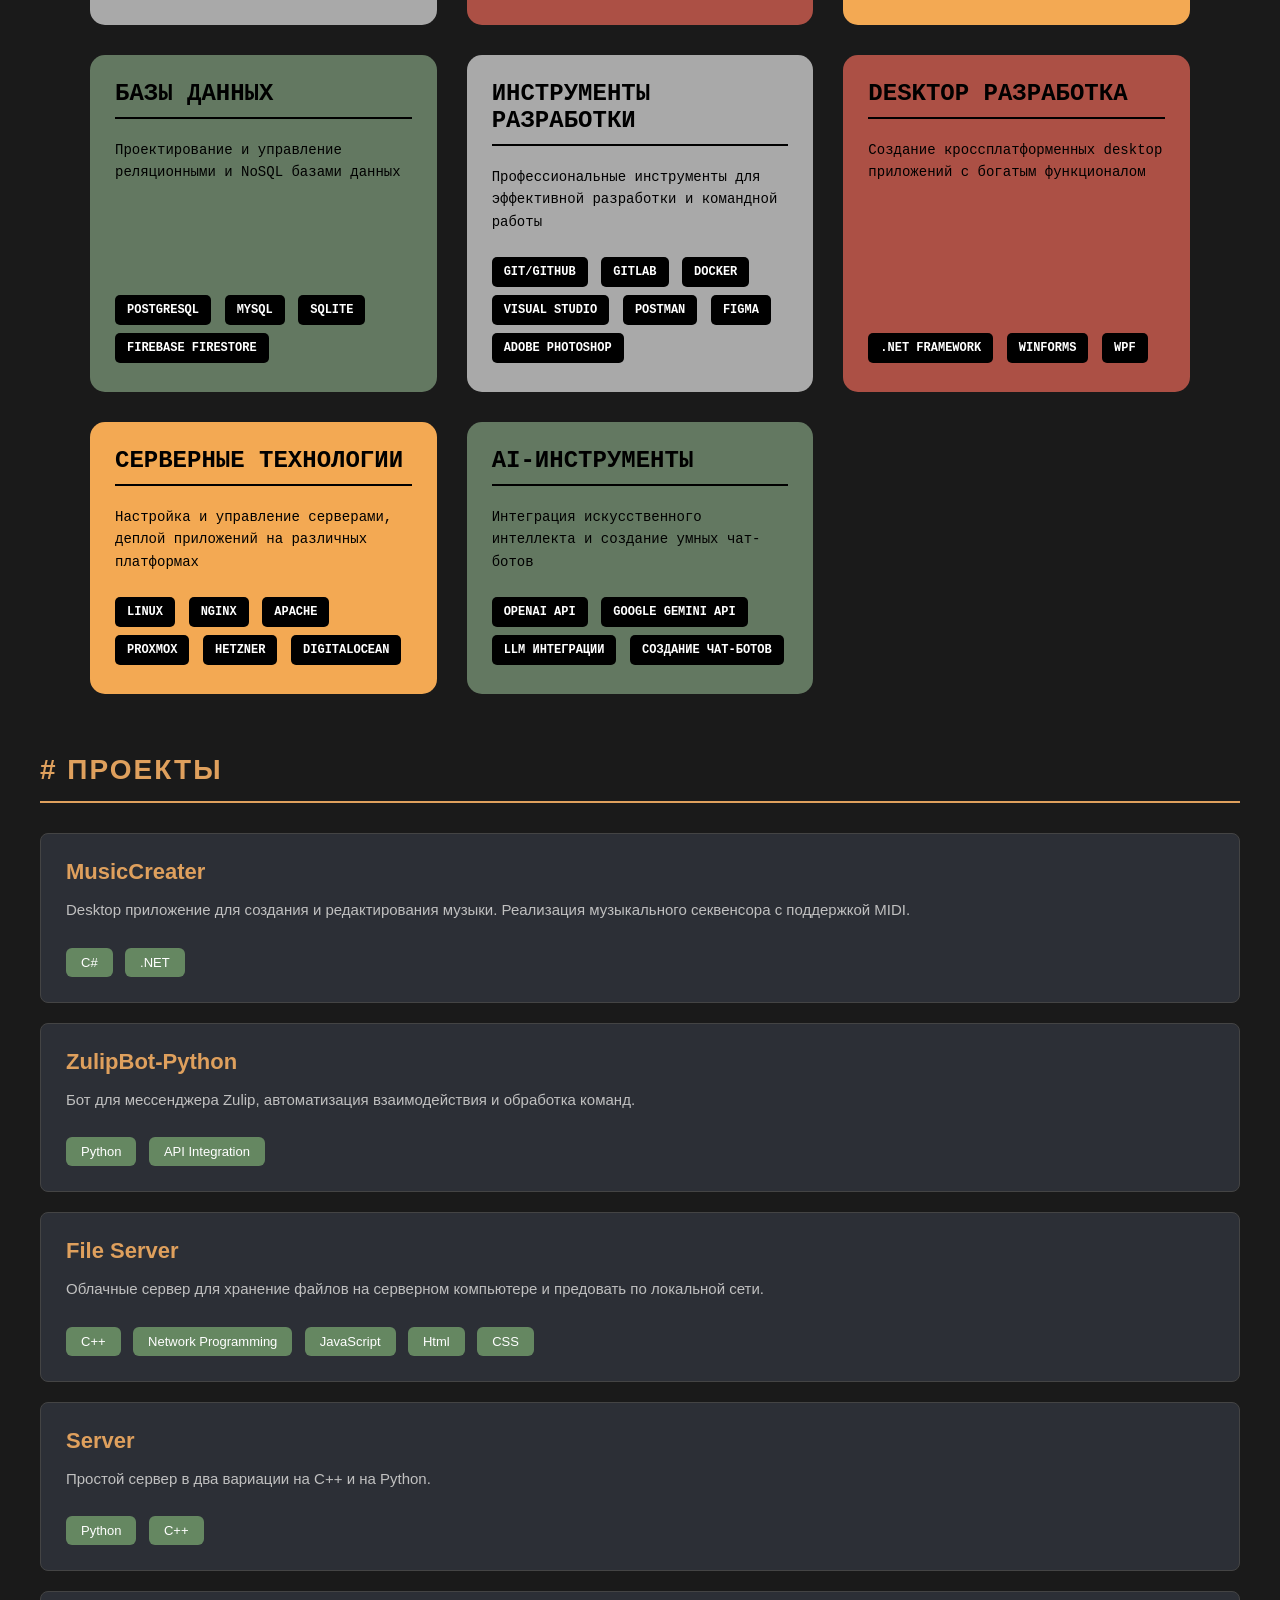
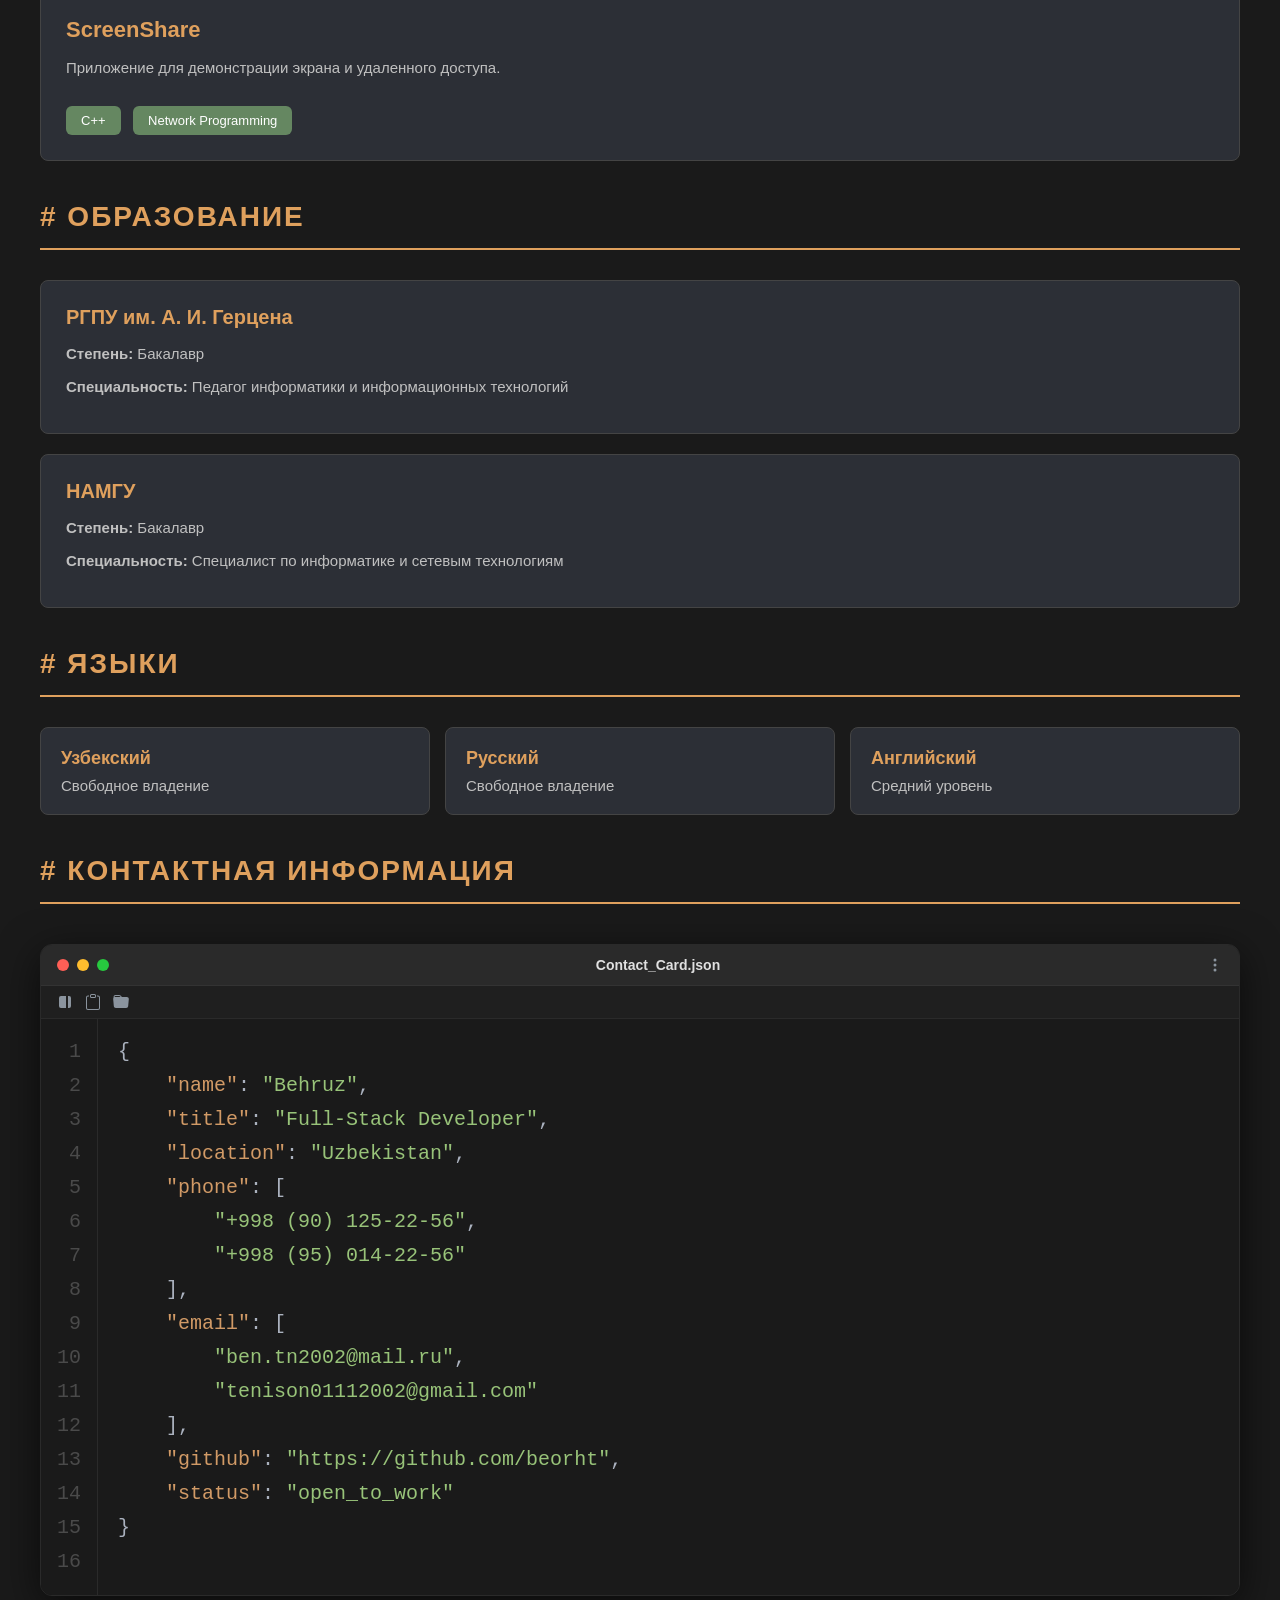
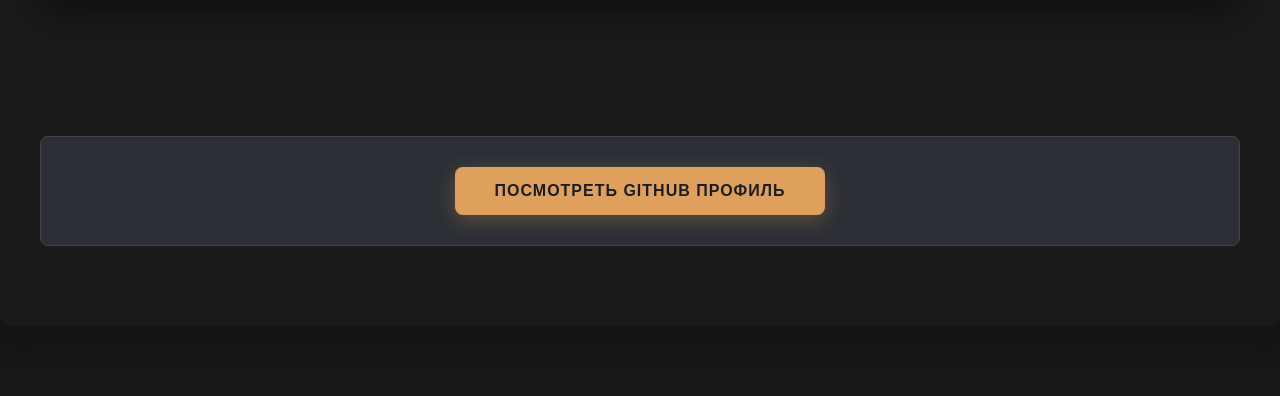
==== commit f3618a30: "Add animation fish" ====
--- a/index.html
+++ b/index.html
@@ -40,6 +40,36 @@
             <span class="cyan-circle"></span>
             <span class="cyan-circle"></span>
             <span class="cyan-circle"></span>
+
+            <!-- Floating Fish Animation -->
+            <div class="fish-container">
+                <div class="fish fish-1">
+                    <div class="fish-body"></div>
+                    <div class="fish-tail"></div>
+                    <div class="fish-fin"></div>
+                </div>
+                <div class="fish fish-2">
+                    <div class="fish-body"></div>
+                    <div class="fish-tail"></div>
+                    <div class="fish-fin"></div>
+                </div>
+                <div class="fish fish-3">
+                    <div class="fish-body"></div>
+                    <div class="fish-tail"></div>
+                    <div class="fish-fin"></div>
+                </div>
+                <div class="fish fish-4">
+                    <div class="fish-body"></div>
+                    <div class="fish-tail"></div>
+                    <div class="fish-fin"></div>
+                </div>
+                <div class="fish fish-5">
+                    <div class="fish-body"></div>
+                    <div class="fish-tail"></div>
+                    <div class="fish-fin"></div>
+                </div>
+            </div>
+
             <div class="hero-content">
                 <div class="hero-right">
                     <h1>
@@ -279,34 +309,70 @@
 
         <div id="contact" class="section">
             <h2 class="section-title"># Контактная информация</h2>
-            <div class="contact-section">
-                <div class="contact-decorative-line"></div>
-                <div class="contact-item">
-                    <span class="contact-icon">📞</span>
-                    <div class="contact-info">
-                        <span class="contact-label">Тел. номер</span>
-                        <span class="contact-value">(90) 125-22-56</span>
-                    </div>
-                </div>
-                <div class="contact-item">
-                    <span class="contact-icon">📱</span>
-                    <div class="contact-info">
-                        <span class="contact-label">Доп. номер</span>
-                        <span class="contact-value">(95) 014-22-56</span>
-                    </div>
-                </div>
-                <div class="contact-item">
-                    <span class="contact-icon">✉️</span>
-                    <div class="contact-info">
-                        <span class="contact-label">E-mail</span>
-                        <span class="contact-value">ben.tn2002@mail.ru</span>
-                    </div>
-                </div>
-                <div class="contact-item">
-                    <span class="contact-icon">✉️</span>
-                    <div class="contact-info">
-                        <span class="contact-label">E-mail</span>
-                        <span class="contact-value">tenison01112002@gmail.ru</span>
+            <div class="terminal-window">
+                <div class="terminal-header">
+                    <div class="terminal-buttons">
+                        <span class="terminal-button close"></span>
+                        <span class="terminal-button minimize"></span>
+                        <span class="terminal-button maximize"></span>
+                    </div>
+                    <div class="terminal-title">Contact_Card.json</div>
+                    <div class="terminal-menu">
+                        <svg width="16" height="16" viewBox="0 0 16 16" fill="currentColor">
+                            <circle cx="8" cy="3" r="1.5"/>
+                            <circle cx="8" cy="8" r="1.5"/>
+                            <circle cx="8" cy="13" r="1.5"/>
+                        </svg>
+                    </div>
+                </div>
+                <div class="terminal-toolbar">
+                    <svg class="toolbar-icon" width="16" height="16" viewBox="0 0 16 16" fill="currentColor">
+                        <path d="M9 2H4a2 2 0 0 0-2 2v8a2 2 0 0 0 2 2h5V2z"/>
+                        <path d="M11 2v12h1a2 2 0 0 0 2-2V4a2 2 0 0 0-2-2h-1z"/>
+                    </svg>
+                    <svg class="toolbar-icon" width="16" height="16" viewBox="0 0 16 16" fill="currentColor">
+                        <path d="M4 1.5H3a2 2 0 0 0-2 2V14a2 2 0 0 0 2 2h10a2 2 0 0 0 2-2V3.5a2 2 0 0 0-2-2h-1v1h1a1 1 0 0 1 1 1V14a1 1 0 0 1-1 1H3a1 1 0 0 1-1-1V3.5a1 1 0 0 1 1-1h1v-1z"/>
+                        <path d="M9.5 1a.5.5 0 0 1 .5.5v1a.5.5 0 0 1-.5.5h-3a.5.5 0 0 1-.5-.5v-1a.5.5 0 0 1 .5-.5h3zm-3-1A1.5 1.5 0 0 0 5 1.5v1A1.5 1.5 0 0 0 6.5 4h3A1.5 1.5 0 0 0 11 2.5v-1A1.5 1.5 0 0 0 9.5 0h-3z"/>
+                    </svg>
+                    <svg class="toolbar-icon" width="16" height="16" viewBox="0 0 16 16" fill="currentColor">
+                        <path d="M9.828 3h3.982a2 2 0 0 1 1.992 2.181l-.637 7A2 2 0 0 1 13.174 14H2.826a2 2 0 0 1-1.991-1.819l-.637-7a1.99 1.99 0 0 1 .342-1.31L.5 3a2 2 0 0 1 2-2h3.672a2 2 0 0 1 1.414.586l.828.828A2 2 0 0 0 9.828 3zm-8.322.12C1.72 3.042 1.95 3 2.19 3h5.396l-.707-.707A1 1 0 0 0 6.172 2H2.5a1 1 0 0 0-1 .981l.006.139z"/>
+                    </svg>
+                </div>
+                <div class="terminal-body">
+                    <div class="code-container">
+                        <div class="line-numbers">
+                            <span>1</span>
+                            <span>2</span>
+                            <span>3</span>
+                            <span>4</span>
+                            <span>5</span>
+                            <span>6</span>
+                            <span>7</span>
+                            <span>8</span>
+                            <span>9</span>
+                            <span>10</span>
+                            <span>11</span>
+                            <span>12</span>
+                            <span>13</span>
+                            <span>14</span>
+                            <span>15</span>
+                            <span>16</span>
+                        </div>
+                        <pre class="terminal-code"><span class="json-bracket">{</span>
+    <span class="json-key">"name"</span><span class="json-colon">:</span> <span class="json-string">"Behruz"</span><span class="json-comma">,</span>
+    <span class="json-key">"title"</span><span class="json-colon">:</span> <span class="json-string">"Full-Stack Developer"</span><span class="json-comma">,</span>
+    <span class="json-key">"location"</span><span class="json-colon">:</span> <span class="json-string">"Uzbekistan"</span><span class="json-comma">,</span>
+    <span class="json-key">"phone"</span><span class="json-colon">:</span> <span class="json-bracket">[</span>
+        <span class="json-string">"+998 (90) 125-22-56"</span><span class="json-comma">,</span>
+        <span class="json-string">"+998 (95) 014-22-56"</span>
+    <span class="json-bracket">]</span><span class="json-comma">,</span>
+    <span class="json-key">"email"</span><span class="json-colon">:</span> <span class="json-bracket">[</span>
+        <span class="json-string">"ben.tn2002@mail.ru"</span><span class="json-comma">,</span>
+        <span class="json-string">"tenison01112002@gmail.com"</span>
+    <span class="json-bracket">]</span><span class="json-comma">,</span>
+    <span class="json-key">"github"</span><span class="json-colon">:</span> <span class="json-string">"https://github.com/beorht"</span><span class="json-comma">,</span>
+    <span class="json-key">"status"</span><span class="json-colon">:</span> <span class="json-string">"open_to_work"</span>
+<span class="json-bracket">}</span></pre>
                     </div>
                 </div>
             </div>
--- a/style.css
+++ b/style.css
@@ -238,6 +238,282 @@
     line-height: 1.5;
 }
 
+/* Floating Fish Animation */
+.fish-container {
+    position: absolute;
+    width: 100%;
+    height: 100%;
+    top: 0;
+    left: 0;
+    overflow: hidden;
+    pointer-events: none;
+    z-index: 0;
+}
+
+.fish {
+    position: absolute;
+    display: flex;
+    align-items: center;
+    opacity: 0.85;
+    filter: drop-shadow(0 0 15px rgba(255, 107, 157, 0.5));
+}
+
+.fish-body {
+    width: 120px;
+    height: 50px;
+    background: linear-gradient(165deg,
+        rgba(150, 150, 150, 0.3) 0%,
+        rgba(255, 107, 157, 0.4) 20%,
+        rgba(255, 140, 100, 0.7) 45%,
+        rgba(255, 165, 0, 0.9) 60%,
+        rgba(255, 107, 157, 0.8) 80%,
+        rgba(150, 150, 150, 0.2) 100%
+    );
+    border-radius: 55% 45% 45% 55% / 70% 70% 30% 30%;
+    position: relative;
+    box-shadow:
+        inset 0 -5px 15px rgba(255, 107, 157, 0.4),
+        inset 0 5px 10px rgba(255, 165, 0, 0.3),
+        0 0 40px rgba(255, 107, 157, 0.6),
+        0 0 70px rgba(255, 140, 100, 0.4),
+        0 0 100px rgba(255, 165, 0, 0.3);
+    animation: fishGlow 4s ease-in-out infinite, fishFloat 6s ease-in-out infinite;
+}
+
+.fish-body::before {
+    content: '';
+    position: absolute;
+    width: 8px;
+    height: 8px;
+    background: radial-gradient(circle, rgba(255, 255, 255, 0.9) 0%, rgba(255, 255, 255, 0.3) 40%, transparent 70%);
+    border-radius: 50%;
+    top: 12px;
+    right: 15px;
+    box-shadow: 0 0 8px rgba(255, 255, 255, 0.8);
+}
+
+.fish-body::after {
+    content: '';
+    position: absolute;
+    width: 100%;
+    height: 40%;
+    background: linear-gradient(90deg,
+        transparent 0%,
+        rgba(255, 140, 100, 0.3) 30%,
+        rgba(255, 165, 0, 0.5) 50%,
+        rgba(255, 140, 100, 0.3) 70%,
+        transparent 100%
+    );
+    top: 30%;
+    left: 0;
+    border-radius: 50%;
+    filter: blur(3px);
+}
+
+.fish-tail {
+    width: 0;
+    height: 0;
+    border-left: 45px solid rgba(255, 107, 157, 0.6);
+    border-top: 25px solid transparent;
+    border-bottom: 25px solid transparent;
+    position: absolute;
+    left: -35px;
+    filter: blur(2px) drop-shadow(0 0 10px rgba(255, 107, 157, 0.6));
+    animation: tailWave 2s ease-in-out infinite;
+    transform-origin: right center;
+}
+
+.fish-tail::before {
+    content: '';
+    position: absolute;
+    width: 0;
+    height: 0;
+    border-left: 35px solid rgba(255, 165, 0, 0.5);
+    border-top: 20px solid transparent;
+    border-bottom: 20px solid transparent;
+    left: 5px;
+    top: -15px;
+    filter: blur(1px);
+}
+
+.fish-fin {
+    width: 25px;
+    height: 35px;
+    background: linear-gradient(135deg,
+        rgba(255, 107, 157, 0.5) 0%,
+        rgba(255, 165, 0, 0.6) 50%,
+        rgba(255, 107, 157, 0.4) 100%
+    );
+    border-radius: 0 70% 70% 0;
+    position: absolute;
+    top: 8px;
+    left: 30px;
+    filter: blur(1.5px);
+    animation: finWave 3s ease-in-out infinite;
+    transform-origin: left center;
+    box-shadow: 0 0 15px rgba(255, 165, 0, 0.4);
+}
+
+.fish-fin::before {
+    content: '';
+    position: absolute;
+    width: 20px;
+    height: 28px;
+    background: linear-gradient(135deg,
+        rgba(255, 140, 100, 0.4) 0%,
+        rgba(255, 165, 0, 0.5) 50%,
+        transparent 100%
+    );
+    border-radius: 0 60% 60% 0;
+    top: 50%;
+    left: -15px;
+    transform: translateY(-50%);
+    filter: blur(2px);
+}
+
+@keyframes fishGlow {
+    0%, 100% {
+        box-shadow:
+            inset 0 -5px 15px rgba(255, 107, 157, 0.4),
+            inset 0 5px 10px rgba(255, 165, 0, 0.3),
+            0 0 40px rgba(255, 107, 157, 0.6),
+            0 0 70px rgba(255, 140, 100, 0.4),
+            0 0 100px rgba(255, 165, 0, 0.3);
+    }
+    50% {
+        box-shadow:
+            inset 0 -5px 20px rgba(255, 107, 157, 0.6),
+            inset 0 5px 15px rgba(255, 165, 0, 0.5),
+            0 0 60px rgba(255, 107, 157, 0.8),
+            0 0 100px rgba(255, 140, 100, 0.6),
+            0 0 140px rgba(255, 165, 0, 0.5);
+    }
+}
+
+@keyframes fishFloat {
+    0%, 100% {
+        transform: translateY(0px) rotate(0deg);
+    }
+    25% {
+        transform: translateY(-8px) rotate(1deg);
+    }
+    75% {
+        transform: translateY(8px) rotate(-1deg);
+    }
+}
+
+@keyframes tailWave {
+    0%, 100% {
+        transform: skewY(0deg);
+    }
+    25% {
+        transform: skewY(-8deg);
+    }
+    75% {
+        transform: skewY(8deg);
+    }
+}
+
+@keyframes finWave {
+    0%, 100% {
+        transform: scaleY(1);
+    }
+    50% {
+        transform: scaleY(1.15);
+    }
+}
+
+@keyframes swimAcross1 {
+    0% {
+        left: -15%;
+        top: 20%;
+    }
+    100% {
+        left: 115%;
+        top: 25%;
+    }
+}
+
+@keyframes swimAcross2 {
+    0% {
+        left: 115%;
+        top: 60%;
+        transform: scaleX(-1);
+    }
+    100% {
+        left: -15%;
+        top: 55%;
+        transform: scaleX(-1);
+    }
+}
+
+@keyframes swimAcross3 {
+    0% {
+        left: -15%;
+        top: 70%;
+    }
+    100% {
+        left: 115%;
+        top: 75%;
+    }
+}
+
+@keyframes swimAcross4 {
+    0% {
+        left: 115%;
+        top: 35%;
+        transform: scaleX(-1);
+    }
+    100% {
+        left: -15%;
+        top: 40%;
+        transform: scaleX(-1);
+    }
+}
+
+@keyframes swimAcross5 {
+    0% {
+        left: -15%;
+        top: 85%;
+    }
+    100% {
+        left: 115%;
+        top: 80%;
+    }
+}
+
+.fish-1 {
+    animation: swimAcross1 25s linear infinite;
+    left: -15%;
+}
+
+.fish-2 {
+    animation: swimAcross2 30s linear infinite;
+    animation-delay: 5s;
+    left: 115%;
+}
+
+.fish-3 {
+    animation: swimAcross3 28s linear infinite;
+    animation-delay: 10s;
+    opacity: 0.5;
+    left: -15%;
+}
+
+.fish-4 {
+    animation: swimAcross4 32s linear infinite;
+    animation-delay: 15s;
+    opacity: 0.6;
+    left: 115%;
+}
+
+.fish-5 {
+    animation: swimAcross5 27s linear infinite;
+    animation-delay: 20s;
+    opacity: 0.55;
+    left: -15%;
+}
+
 h1 {
     font-size: 42px;
     color: var(--text-white);
@@ -551,118 +827,176 @@
     font-size: 15px;
 }
 
-.contact-section {
-    position: relative;
-    background: var(--background-card);
-    padding: 50px 40px;
-    min-height: 300px;
+/* Terminal Window Styles */
+.terminal-window {
+    background: #1a1a1a;
     border-radius: 12px;
-    border: 1px solid var(--border-primary);
     overflow: hidden;
-}
-
-.contact-section::before {
-    content: '';
-    position: absolute;
-    top: -50px;
-    right: -50px;
-    width: 200px;
-    height: 200px;
-    background: radial-gradient(circle, var(--shadow-tertiary) 0%, transparent 70%);
-    border-radius: 50%;
-    z-index: 0;
-}
-
-.contact-section::after {
-    content: '';
-    position: absolute;
-    bottom: -30px;
-    left: -30px;
-    width: 150px;
-    height: 150px;
-    background: radial-gradient(circle, var(--shadow-quaternary) 0%, transparent 70%);
-    border-radius: 50%;
-    z-index: 0;
-}
-
-.contact-item {
-    position: relative;
+    box-shadow: 0 10px 40px rgba(0, 0, 0, 0.6);
+    border: 1px solid #2a2a2a;
+    transition: all 0.3s ease;
+    max-width: 1200px;
+    margin: 40px auto;
+}
+
+.terminal-window:hover {
+    box-shadow: 0 15px 50px rgba(223, 160, 93, 0.2);
+    border-color: #3a3a3a;
+}
+
+.terminal-header {
+    background: #2a2a2a;
+    padding: 12px 16px;
     display: flex;
     align-items: center;
-    gap: 20px;
-    padding: 25px 20px;
-    margin-bottom: 15px;
-    color: var(--text-secondary);
-    font-size: 16px;
-    background: var(--background-secondary);
-    border-radius: 8px;
-    border: 1px solid transparent;
-    transition: all 0.3s ease;
-    z-index: 1;
-}
-
-.contact-item:last-child {
-    margin-bottom: 0;
-}
-
-.contact-item:hover {
-    color: var(--accent-primary);
-    background: var(--shadow-tertiary);
-    border-color: var(--accent-primary);
-    transform: translateX(10px);
-    box-shadow: 0 5px 15px var(--shadow-secondary);
-}
-
-.contact-icon {
+    gap: 12px;
+    border-bottom: 1px solid #333;
+}
+
+.terminal-buttons {
+    display: flex;
+    gap: 8px;
+}
+
+.terminal-button {
+    width: 12px;
+    height: 12px;
+    border-radius: 50%;
+    display: block;
+    transition: all 0.2s ease;
+}
+
+.terminal-button:hover {
+    opacity: 0.8;
+}
+
+.terminal-button.close {
+    background: #ff5f56;
+}
+
+.terminal-button.minimize {
+    background: #ffbd2e;
+}
+
+.terminal-button.maximize {
+    background: #27c93f;
+}
+
+.terminal-title {
+    color: #e0e0e0;
+    font-size: 14px;
+    font-weight: 600;
+    font-family: -apple-system, BlinkMacSystemFont, 'Segoe UI', sans-serif;
+    flex: 1;
+    text-align: center;
+}
+
+.terminal-menu {
+    color: #8b949e;
     display: flex;
     align-items: center;
-    justify-content: center;
-    width: 50px;
-    height: 50px;
-    background: var(--shadow-secondary);
-    border-radius: 10px;
-    color: var(--accent-primary);
-    font-size: 24px;
-    transition: all 0.3s ease;
-    flex-shrink: 0;
-}
-
-.contact-item:hover .contact-icon {
-    background: var(--accent-primary);
-    color: var(--background-secondary);
-    transform: rotate(10deg) scale(1.1);
-}
-
-.contact-info {
+    cursor: pointer;
+    transition: color 0.2s ease;
+}
+
+.terminal-menu:hover {
+    color: #c0c0c0;
+}
+
+.terminal-toolbar {
+    background: #1f1f1f;
+    padding: 8px 16px;
+    display: flex;
+    gap: 12px;
+    border-bottom: 1px solid #2a2a2a;
+}
+
+.toolbar-icon {
+    color: #8b949e;
+    cursor: pointer;
+    transition: color 0.2s ease;
+}
+
+.toolbar-icon:hover {
+    color: #c0c0c0;
+}
+
+.terminal-body {
+    padding: 0;
+    background: #1a1a1a;
+    overflow-x: auto;
+}
+
+.code-container {
+    display: flex;
+}
+
+.line-numbers {
+    background: #1a1a1a;
+    padding: 16px 0;
+    padding-left: 16px;
+    padding-right: 16px;
+    border-right: 1px solid #2a2a2a;
+    user-select: none;
     display: flex;
     flex-direction: column;
-    gap: 5px;
+    font-family: 'Monaco', 'Menlo', 'Ubuntu Mono', monospace;
+    font-size: 20px;
+    line-height: 1.7;
+    color: #4a4a4a;
+    text-align: right;
+    min-width: 50px;
+}
+
+.line-numbers span {
+    display: block;
+}
+
+.terminal-code {
+    margin: 0;
+    padding: 16px 16px 16px 20px;
+    font-family: 'Monaco', 'Menlo', 'Ubuntu Mono', monospace;
+    font-size: 20px;
+    line-height: 1.7;
+    color: #abb2bf;
+    white-space: pre;
     flex: 1;
 }
 
-.contact-label {
-    font-size: 13px;
-    color: var(--text-tertiary);
-    text-transform: uppercase;
-    letter-spacing: 1px;
-    font-weight: 500;
-}
-
-.contact-value {
-    font-size: 18px;
-    color: var(--text-white);
-    font-weight: 600;
-}
-
-.contact-decorative-line {
-    position: absolute;
-    top: 20px;
-    left: 0;
-    width: 4px;
-    height: calc(100% - 40px);
-    background: var(--accent-primary);
-    border-radius: 2px;
-    opacity: 0.6;
+/* JSON Syntax Highlighting - VS Code Dark+ Theme */
+.json-key {
+    color: #d19a66;
+    font-weight: 400;
+}
+
+.json-string {
+    color: #98c379;
+}
+
+.json-number {
+    color: #d19a66;
+}
+
+.json-boolean {
+    color: #56b6c2;
+    font-weight: 400;
+}
+
+.json-null {
+    color: #56b6c2;
+}
+
+.json-bracket {
+    color: #abb2bf;
+    font-weight: 400;
+}
+
+.json-colon {
+    color: #abb2bf;
+}
+
+.json-comma {
+    color: #abb2bf;
 }
 
 .github-link {
@@ -833,6 +1167,56 @@
         height: 450px;
     }
 
+    /* Fish animation on mobile */
+    .fish {
+        opacity: 0.6;
+    }
+
+    .fish-body {
+        width: 70px;
+        height: 30px;
+        box-shadow:
+            inset 0 -3px 10px rgba(255, 107, 157, 0.3),
+            inset 0 3px 7px rgba(255, 165, 0, 0.2),
+            0 0 25px rgba(255, 107, 157, 0.5),
+            0 0 45px rgba(255, 140, 100, 0.3);
+    }
+
+    .fish-body::before {
+        width: 5px;
+        height: 5px;
+        top: 8px;
+        right: 10px;
+    }
+
+    .fish-tail {
+        border-left: 28px solid rgba(255, 107, 157, 0.6);
+        border-top: 15px solid transparent;
+        border-bottom: 15px solid transparent;
+        left: -22px;
+    }
+
+    .fish-tail::before {
+        border-left: 22px solid rgba(255, 165, 0, 0.5);
+        border-top: 12px solid transparent;
+        border-bottom: 12px solid transparent;
+        left: 3px;
+        top: -10px;
+    }
+
+    .fish-fin {
+        width: 15px;
+        height: 22px;
+        left: 18px;
+        top: 5px;
+    }
+
+    .fish-fin::before {
+        width: 12px;
+        height: 18px;
+        left: -10px;
+    }
+
     .content {
         padding: 40px 20px;
     }
@@ -861,6 +1245,50 @@
 
     .top-nav {
         padding: 20px;
+    }
+
+    .terminal-window {
+        border-radius: 8px;
+    }
+
+    .terminal-header {
+        padding: 10px 12px;
+    }
+
+    .terminal-button {
+        width: 10px;
+        height: 10px;
+    }
+
+    .terminal-title {
+        font-size: 12px;
+    }
+
+    .terminal-toolbar {
+        padding: 6px 12px;
+        gap: 10px;
+    }
+
+    .toolbar-icon {
+        width: 14px;
+        height: 14px;
+    }
+
+    .line-numbers {
+        padding: 12px 8px;
+        font-size: 12px;
+        min-width: 35px;
+    }
+
+    .terminal-code {
+        padding: 12px;
+        font-size: 12px;
+        line-height: 1.6;
+    }
+
+    .terminal-menu svg {
+        width: 14px;
+        height: 14px;
     }
 }
 
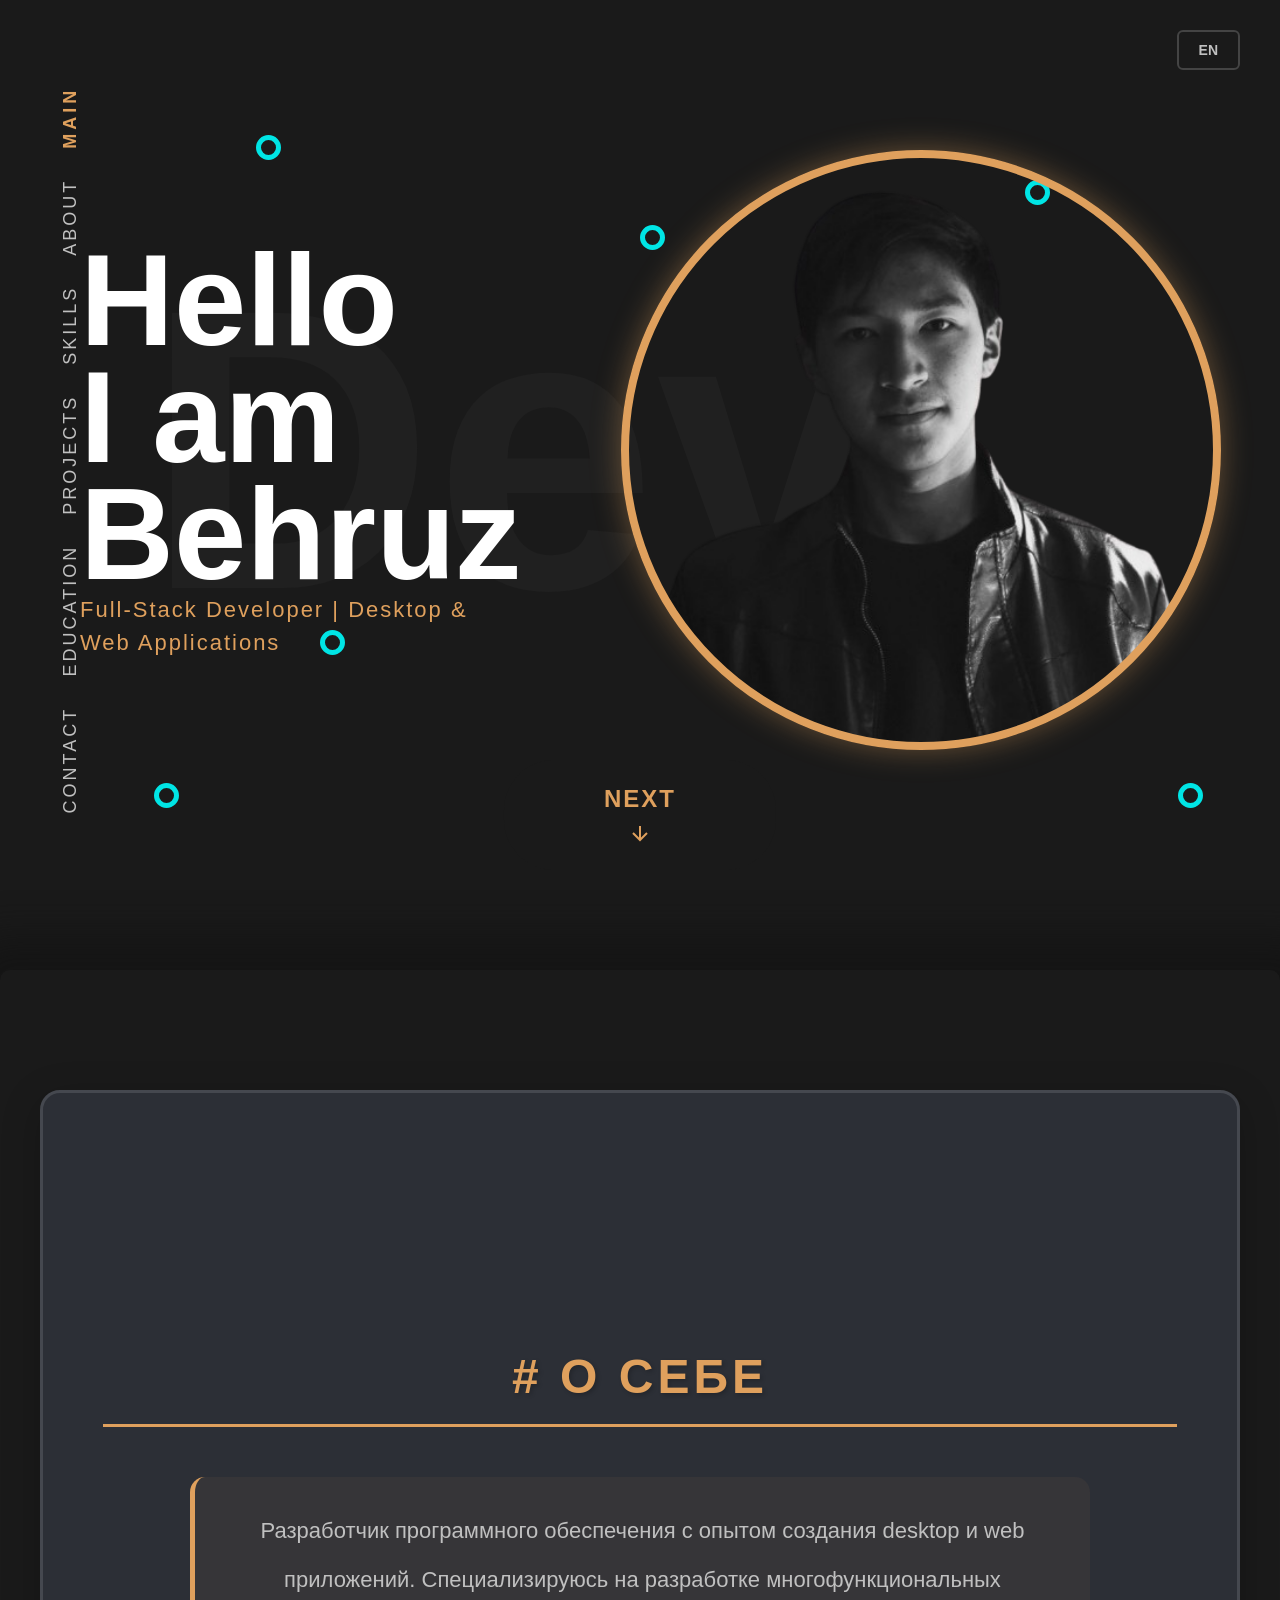
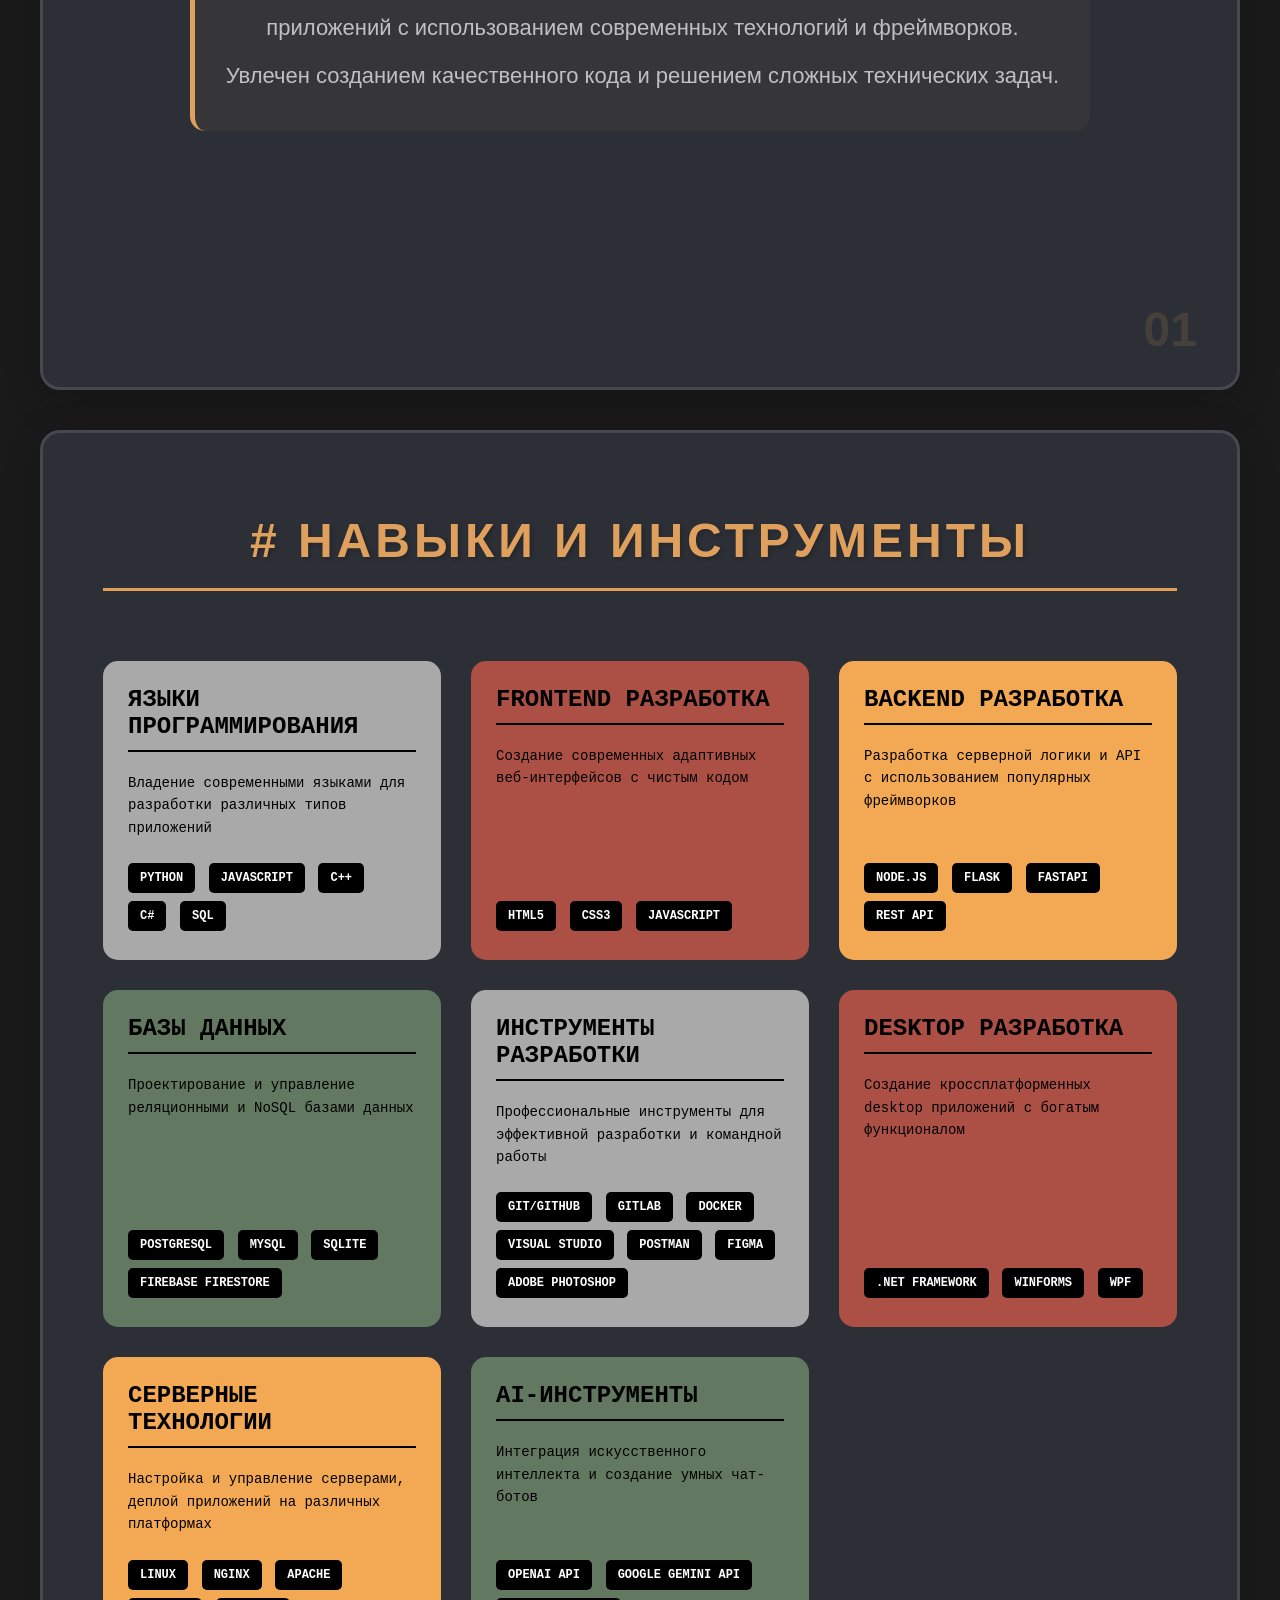
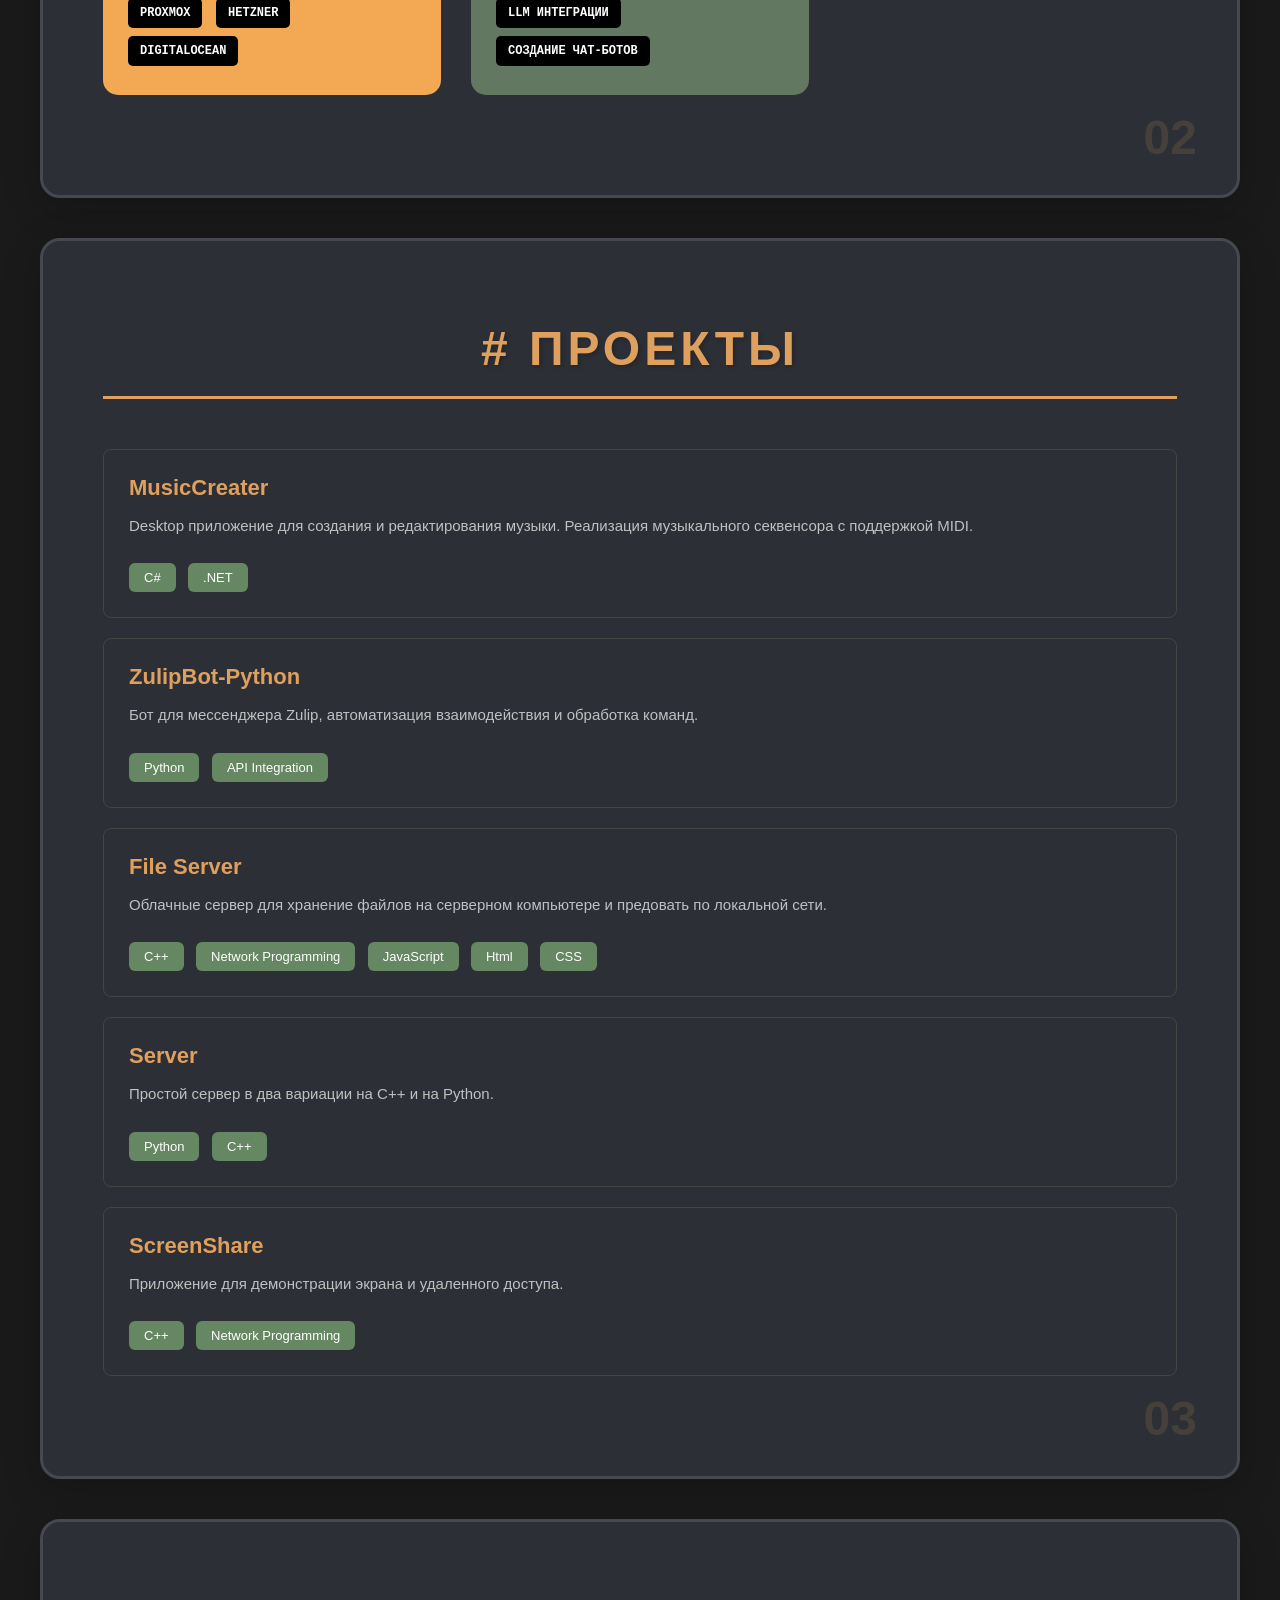
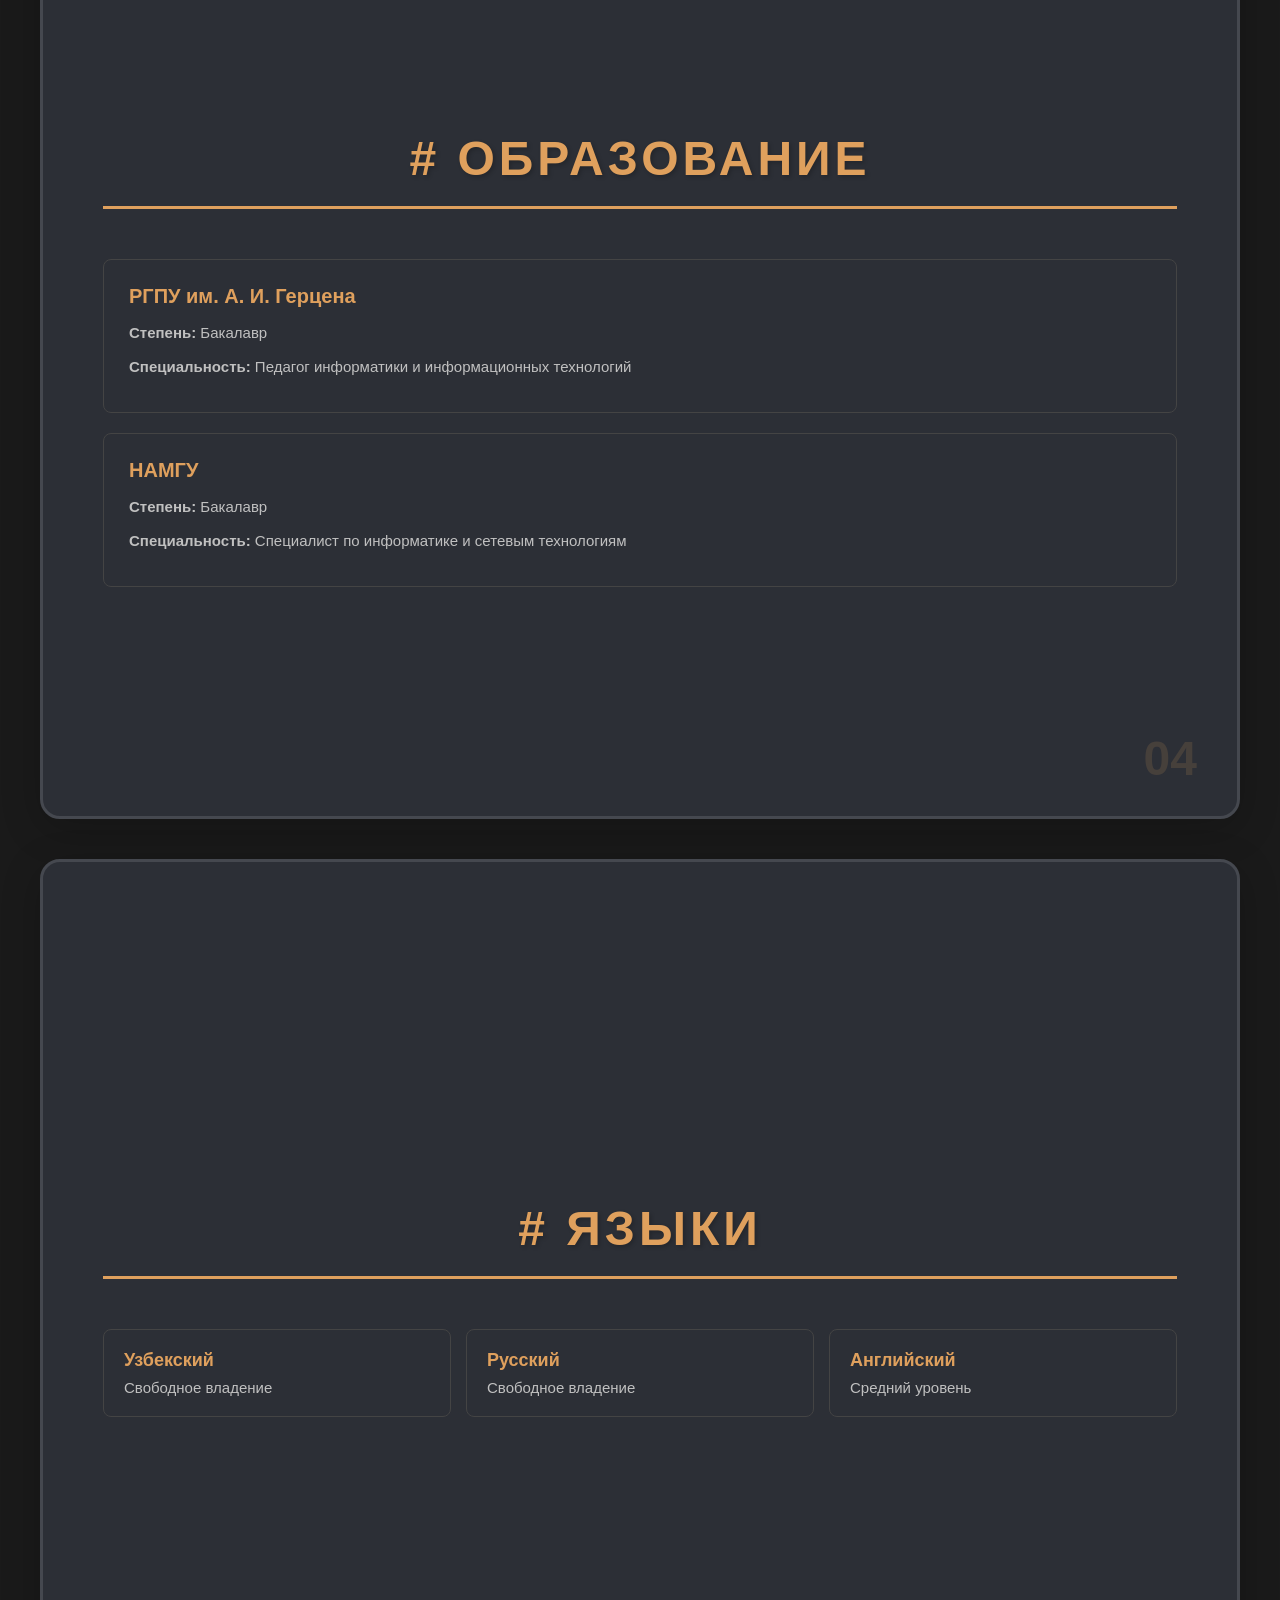
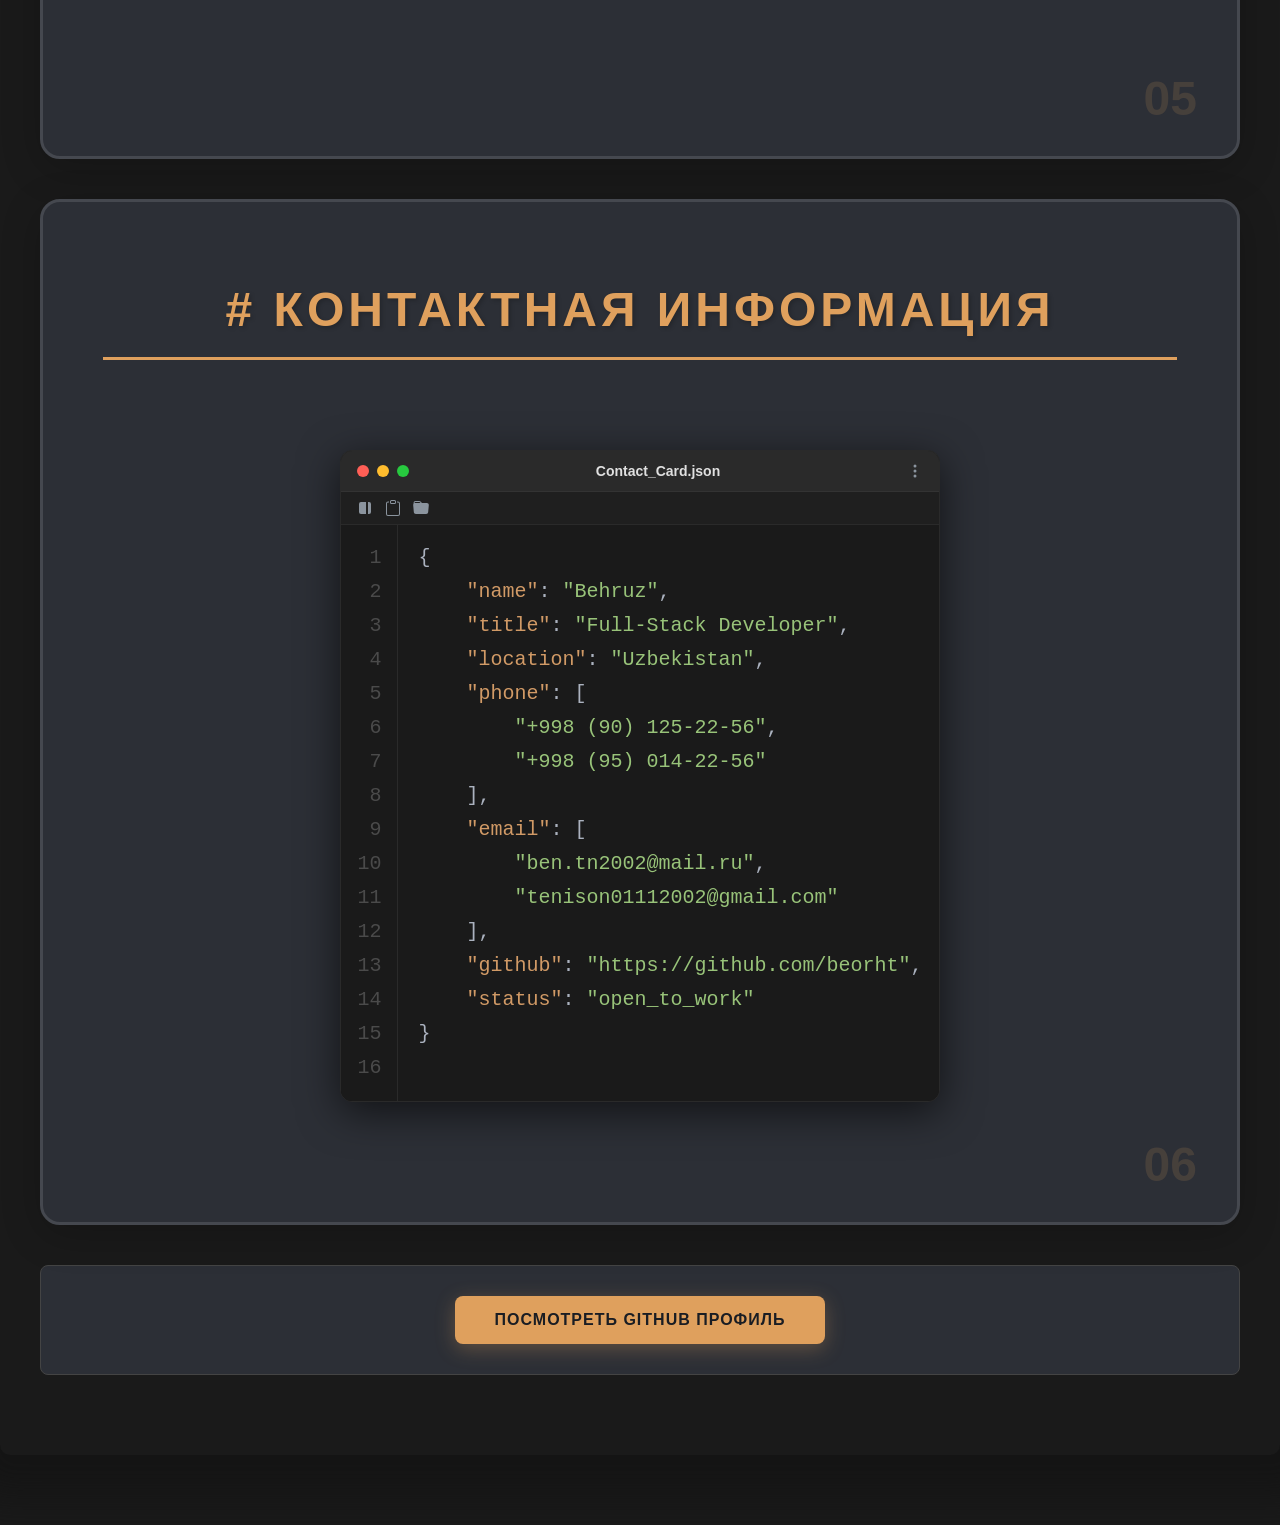
==== commit d3ccd6e0: "Update page" ====
--- a/index.html
+++ b/index.html
@@ -41,35 +41,6 @@
             <span class="cyan-circle"></span>
             <span class="cyan-circle"></span>
 
-            <!-- Floating Fish Animation -->
-            <div class="fish-container">
-                <div class="fish fish-1">
-                    <div class="fish-body"></div>
-                    <div class="fish-tail"></div>
-                    <div class="fish-fin"></div>
-                </div>
-                <div class="fish fish-2">
-                    <div class="fish-body"></div>
-                    <div class="fish-tail"></div>
-                    <div class="fish-fin"></div>
-                </div>
-                <div class="fish fish-3">
-                    <div class="fish-body"></div>
-                    <div class="fish-tail"></div>
-                    <div class="fish-fin"></div>
-                </div>
-                <div class="fish fish-4">
-                    <div class="fish-body"></div>
-                    <div class="fish-tail"></div>
-                    <div class="fish-fin"></div>
-                </div>
-                <div class="fish fish-5">
-                    <div class="fish-body"></div>
-                    <div class="fish-tail"></div>
-                    <div class="fish-fin"></div>
-                </div>
-            </div>
-
             <div class="hero-content">
                 <div class="hero-right">
                     <h1>
@@ -85,6 +56,13 @@
                     </div>
                 </div>
             </div>
+
+            <a href="#about" class="hero-next-btn">
+                <span>Next</span>
+                <svg width="24" height="24" viewBox="0 0 24 24" fill="none" stroke="currentColor" stroke-width="2">
+                    <path d="M12 5v14M19 12l-7 7-7-7"/>
+                </svg>
+            </a>
         </div>
     </div>
 
@@ -113,7 +91,7 @@
             <div class="snowflake">❅</div>
         </div>
 
-        <div id="about" class="section">
+        <div id="about" class="section" data-slide="01">
             <h2 class="section-title"># О себе</h2>
             <p class="about-text">
                 Разработчик программного обеспечения с опытом создания desktop и web приложений.
@@ -123,7 +101,7 @@
             </p>
         </div>
 
-        <section id="skills" class="section">
+        <section id="skills" class="section" data-slide="02">
             <h2 class="section-title"># Навыки и Инструменты</h2>
             <div class="skills-grid">
                 <div class="skill-category">
@@ -220,7 +198,7 @@
             </div>
         </section>
 
-        <div id="projects" class="section">
+        <div id="projects" class="section" data-slide="03">
             <h2 class="section-title"># Проекты</h2>
 
             <div class="project-card" onclick="window.open('https://github.com/beorht/MusicCreater', '_blank')">
@@ -273,7 +251,7 @@
             </div>
         </div>
 
-        <div id="education" class="section">
+        <div id="education" class="section" data-slide="04">
             <h2 class="section-title"># Образование</h2>
 
             <div class="education-item">
@@ -289,7 +267,7 @@
             </div>
         </div>
 
-        <div class="section">
+        <div class="section" data-slide="05">
             <h2 class="section-title"># Языки</h2>
             <div class="languages">
                 <div class="language-item">
@@ -307,7 +285,7 @@
             </div>
         </div>
 
-        <div id="contact" class="section">
+        <div id="contact" class="section" data-slide="06">
             <h2 class="section-title"># Контактная информация</h2>
             <div class="terminal-window">
                 <div class="terminal-header">
@@ -441,6 +419,33 @@
                 }
             });
         });
+
+        // Re-trigger project card animations on scroll
+        const projectsSection = document.querySelector('#projects');
+        const projectCards = document.querySelectorAll('.project-card');
+
+        const observer = new IntersectionObserver((entries) => {
+            entries.forEach(entry => {
+                if (entry.isIntersecting) {
+                    projectCards.forEach((card, index) => {
+                        card.style.animation = 'none';
+                        //- Trigger a reflow to restart the animation
+                        void card.offsetWidth;
+                        card.style.animation = `flipInX 1s ease ${index * 0.2 + 0.1}s`;
+                        card.style.opacity = 1;
+                    });
+                } else {
+                    projectCards.forEach((card) => {
+                        card.style.animation = 'none';
+                        card.style.opacity = 0;
+                    });
+                }
+            });
+        }, { threshold: 0.1 });
+
+        if (projectsSection) {
+            observer.observe(projectsSection);
+        }
     </script>
 </body>
 </html>
--- a/style.css
+++ b/style.css
@@ -238,280 +238,145 @@
     line-height: 1.5;
 }
 
-/* Floating Fish Animation */
-.fish-container {
+/* Hero Next Button */
+.hero-next-btn {
     position: absolute;
-    width: 100%;
-    height: 100%;
-    top: 0;
-    left: 0;
-    overflow: hidden;
-    pointer-events: none;
-    z-index: 0;
-}
-
-.fish {
-    position: absolute;
+    bottom: 30px;
+    left: 50%;
+    transform: translateX(-50%);
     display: flex;
+    flex-direction: column;
     align-items: center;
-    opacity: 0.85;
-    filter: drop-shadow(0 0 15px rgba(255, 107, 157, 0.5));
-}
-
-.fish-body {
-    width: 120px;
-    height: 50px;
-    background: linear-gradient(165deg,
-        rgba(150, 150, 150, 0.3) 0%,
-        rgba(255, 107, 157, 0.4) 20%,
-        rgba(255, 140, 100, 0.7) 45%,
-        rgba(255, 165, 0, 0.9) 60%,
-        rgba(255, 107, 157, 0.8) 80%,
-        rgba(150, 150, 150, 0.2) 100%
-    );
-    border-radius: 55% 45% 45% 55% / 70% 70% 30% 30%;
-    position: relative;
-    box-shadow:
-        inset 0 -5px 15px rgba(255, 107, 157, 0.4),
-        inset 0 5px 10px rgba(255, 165, 0, 0.3),
-        0 0 40px rgba(255, 107, 157, 0.6),
-        0 0 70px rgba(255, 140, 100, 0.4),
-        0 0 100px rgba(255, 165, 0, 0.3);
-    animation: fishGlow 4s ease-in-out infinite, fishFloat 6s ease-in-out infinite;
-}
-
-.fish-body::before {
+    gap: 8px;
+    padding: 25px 100px;
+    background: rgba(26, 26, 26, 0.5);
+    /*border: 2px solid var(--accent-primary);*/
+    border-radius: 50px;
+    color: var(--accent-primary);
+    text-decoration: none;
+    font-size: 24px;
+    font-weight: 700;
+    letter-spacing: 2px;
+    text-transform: uppercase;
+    transition: all 0.4s ease;
+    z-index: 10;
+    cursor: pointer;
+}
+
+.hero-next-btn::before {
     content: '';
     position: absolute;
-    width: 8px;
-    height: 8px;
-    background: radial-gradient(circle, rgba(255, 255, 255, 0.9) 0%, rgba(255, 255, 255, 0.3) 40%, transparent 70%);
-    border-radius: 50%;
-    top: 12px;
-    right: 15px;
-    box-shadow: 0 0 8px rgba(255, 255, 255, 0.8);
-}
-
-.fish-body::after {
+    bottom: -150px;
+    left: 50%;
+    transform: translateX(-50%);
+    width: 600px;
+    height: 300px;
+    background: radial-gradient(ellipse at bottom,
+        rgba(255, 215, 0, 0.4) 0%,
+        rgba(255, 165, 0, 0.35) 5%,
+        rgba(223, 160, 93, 0.3) 15%,
+        rgba(223, 160, 93, 0.25) 25%,
+        rgba(223, 160, 93, 0.2) 35%,
+        rgba(223, 160, 93, 0.15) 45%,
+        rgba(223, 160, 93, 0.1) 55%,
+        rgba(223, 160, 93, 0.06) 65%,
+        rgba(223, 160, 93, 0.03) 75%,
+        rgba(223, 160, 93, 0.01) 85%,
+        transparent 95%,
+        transparent 100%);
+    opacity: 0;
+    pointer-events: none;
+    filter: blur(40px);
+    border-radius: 50% 50% 0 0;
+    clip-path: ellipse(50% 100% at 50% 100%);
+}
+
+.hero-next-btn::after {
     content: '';
-    position: absolute;
-    width: 100%;
-    height: 40%;
-    background: linear-gradient(90deg,
-        transparent 0%,
-        rgba(255, 140, 100, 0.3) 30%,
-        rgba(255, 165, 0, 0.5) 50%,
-        rgba(255, 140, 100, 0.3) 70%,
-        transparent 100%
-    );
-    top: 30%;
-    left: 0;
-    border-radius: 50%;
-    filter: blur(3px);
-}
-
-.fish-tail {
-    width: 0;
-    height: 0;
-    border-left: 45px solid rgba(255, 107, 157, 0.6);
-    border-top: 25px solid transparent;
-    border-bottom: 25px solid transparent;
-    position: absolute;
-    left: -35px;
-    filter: blur(2px) drop-shadow(0 0 10px rgba(255, 107, 157, 0.6));
-    animation: tailWave 2s ease-in-out infinite;
-    transform-origin: right center;
-}
-
-.fish-tail::before {
-    content: '';
-    position: absolute;
-    width: 0;
-    height: 0;
-    border-left: 35px solid rgba(255, 165, 0, 0.5);
-    border-top: 20px solid transparent;
-    border-bottom: 20px solid transparent;
-    left: 5px;
-    top: -15px;
-    filter: blur(1px);
-}
-
-.fish-fin {
-    width: 25px;
-    height: 35px;
-    background: linear-gradient(135deg,
-        rgba(255, 107, 157, 0.5) 0%,
-        rgba(255, 165, 0, 0.6) 50%,
-        rgba(255, 107, 157, 0.4) 100%
-    );
-    border-radius: 0 70% 70% 0;
-    position: absolute;
-    top: 8px;
-    left: 30px;
-    filter: blur(1.5px);
-    animation: finWave 3s ease-in-out infinite;
-    transform-origin: left center;
-    box-shadow: 0 0 15px rgba(255, 165, 0, 0.4);
-}
-
-.fish-fin::before {
-    content: '';
-    position: absolute;
-    width: 20px;
-    height: 28px;
-    background: linear-gradient(135deg,
-        rgba(255, 140, 100, 0.4) 0%,
-        rgba(255, 165, 0, 0.5) 50%,
-        transparent 100%
-    );
-    border-radius: 0 60% 60% 0;
-    top: 50%;
-    left: -15px;
-    transform: translateY(-50%);
-    filter: blur(2px);
-}
-
-@keyframes fishGlow {
+    position: fixed;
+    bottom: 0;
+    left: 50%;
+    transform: translateX(-50%);
+    width: 100vw;
+    height: 100vh;
+    background: radial-gradient(ellipse 50% 100% at bottom center,
+        rgba(255, 255, 255, 0.3) 0%,
+        rgba(255, 215, 0, 0.25) 3%,
+        rgba(255, 165, 0, 0.2) 6%,
+        rgba(223, 160, 93, 0.18) 10%,
+        rgba(223, 160, 93, 0.15) 15%,
+        rgba(223, 160, 93, 0.12) 20%,
+        rgba(223, 160, 93, 0.1) 25%,
+        rgba(223, 160, 93, 0.08) 30%,
+        rgba(223, 160, 93, 0.06) 35%,
+        rgba(223, 160, 93, 0.04) 45%,
+        rgba(223, 160, 93, 0.02) 55%,
+        rgba(223, 160, 93, 0.01) 70%,
+        transparent 85%);
+    opacity: 0;
+    pointer-events: none;
+    filter: blur(50px);
+    z-index: 5;
+}
+
+.hero-next-btn:hover::before {
+    /*animation: sunriseGlow 1.5s ease-out forwards;*/
+}
+
+.hero-next-btn:hover::after {
+    animation: neonGlowRise 1.8s ease-out forwards;
+}
+
+@keyframes sunriseGlow {
+    0% {
+        transform: translateX(-50%) translateY(150px) scale(0.3);
+        opacity: 0;
+    }
+    50% {
+        opacity: 1;
+    }
+    100% {
+        transform: translateX(-50%) translateY(0) scale(1);
+        opacity: 1;
+    }
+}
+
+@keyframes neonGlowRise {
+    0% {
+        transform: translateX(-50%) translateY(50vh);
+        opacity: 0;
+    }
+    30% {
+        transform: translateX(-50%) translateY(40vh);
+        opacity: 0.5;
+    }
+    60% {
+        transform: translateX(-50%) translateY(30vh);
+        opacity: 0.8;
+    }
+    100% {
+        transform: translateX(-50%) translateY(20vh);
+        opacity: 1;
+    }
+}
+
+.hero-next-btn:hover {
+    color: var(--text-white);
+    transform: translateX(-50%) translateY(-20px);
+    border-color: var(--text-white);
+}
+
+.hero-next-btn svg {
+    animation: bounceArrow 3s ease-in-out infinite;
+}
+
+@keyframes bounceArrow {
     0%, 100% {
-        box-shadow:
-            inset 0 -5px 15px rgba(255, 107, 157, 0.4),
-            inset 0 5px 10px rgba(255, 165, 0, 0.3),
-            0 0 40px rgba(255, 107, 157, 0.6),
-            0 0 70px rgba(255, 140, 100, 0.4),
-            0 0 100px rgba(255, 165, 0, 0.3);
+        transform: translateY(0);
     }
     50% {
-        box-shadow:
-            inset 0 -5px 20px rgba(255, 107, 157, 0.6),
-            inset 0 5px 15px rgba(255, 165, 0, 0.5),
-            0 0 60px rgba(255, 107, 157, 0.8),
-            0 0 100px rgba(255, 140, 100, 0.6),
-            0 0 140px rgba(255, 165, 0, 0.5);
-    }
-}
-
-@keyframes fishFloat {
-    0%, 100% {
-        transform: translateY(0px) rotate(0deg);
-    }
-    25% {
-        transform: translateY(-8px) rotate(1deg);
-    }
-    75% {
-        transform: translateY(8px) rotate(-1deg);
-    }
-}
-
-@keyframes tailWave {
-    0%, 100% {
-        transform: skewY(0deg);
-    }
-    25% {
-        transform: skewY(-8deg);
-    }
-    75% {
-        transform: skewY(8deg);
-    }
-}
-
-@keyframes finWave {
-    0%, 100% {
-        transform: scaleY(1);
-    }
-    50% {
-        transform: scaleY(1.15);
-    }
-}
-
-@keyframes swimAcross1 {
-    0% {
-        left: -15%;
-        top: 20%;
-    }
-    100% {
-        left: 115%;
-        top: 25%;
-    }
-}
-
-@keyframes swimAcross2 {
-    0% {
-        left: 115%;
-        top: 60%;
-        transform: scaleX(-1);
-    }
-    100% {
-        left: -15%;
-        top: 55%;
-        transform: scaleX(-1);
-    }
-}
-
-@keyframes swimAcross3 {
-    0% {
-        left: -15%;
-        top: 70%;
-    }
-    100% {
-        left: 115%;
-        top: 75%;
-    }
-}
-
-@keyframes swimAcross4 {
-    0% {
-        left: 115%;
-        top: 35%;
-        transform: scaleX(-1);
-    }
-    100% {
-        left: -15%;
-        top: 40%;
-        transform: scaleX(-1);
-    }
-}
-
-@keyframes swimAcross5 {
-    0% {
-        left: -15%;
-        top: 85%;
-    }
-    100% {
-        left: 115%;
-        top: 80%;
-    }
-}
-
-.fish-1 {
-    animation: swimAcross1 25s linear infinite;
-    left: -15%;
-}
-
-.fish-2 {
-    animation: swimAcross2 30s linear infinite;
-    animation-delay: 5s;
-    left: 115%;
-}
-
-.fish-3 {
-    animation: swimAcross3 28s linear infinite;
-    animation-delay: 10s;
-    opacity: 0.5;
-    left: -15%;
-}
-
-.fish-4 {
-    animation: swimAcross4 32s linear infinite;
-    animation-delay: 15s;
-    opacity: 0.6;
-    left: 115%;
-}
-
-.fish-5 {
-    animation: swimAcross5 27s linear infinite;
-    animation-delay: 20s;
-    opacity: 0.55;
-    left: -15%;
+        transform: translateY(8px);
+    }
 }
 
 h1 {
@@ -591,7 +456,25 @@
 
 /*   */
 .section {
-    margin-bottom: 40px;
+    min-height: 100vh;
+    margin-bottom: 0;
+    padding: 80px 60px;
+    display: flex;
+    flex-direction: column;
+    justify-content: center;
+    background: var(--background-card);
+    border-radius: 20px;
+    border: 3px solid var(--border-secondary);
+    box-shadow: 0 10px 40px var(--shadow-dark);
+    margin: 40px 0;
+    position: relative;
+    transition: all 0.3s ease;
+}
+
+.section:hover {
+    border-color: var(--accent-primary);
+    box-shadow: 0 15px 60px var(--shadow-strong);
+    transform: translateY(-5px);
 }
 
 .section:last-child {
@@ -599,24 +482,45 @@
 }
 
 #contact.section {
-    padding-bottom: 60px;
+    padding-bottom: 80px;
+}
+
+/* Slide number indicator */
+.section::after {
+    content: attr(data-slide);
+    position: absolute;
+    bottom: 30px;
+    right: 40px;
+    font-size: 48px;
+    font-weight: 900;
+    color: rgba(223, 160, 93, 0.15);
+    pointer-events: none;
 }
 
 .section-title {
-    font-size: 28px;
+    font-size: 48px;
     color: var(--accent-primary);
-    margin-bottom: 30px;
-    padding-bottom: 15px;
-    border-bottom: 2px solid var(--accent-primary);
-    font-weight: 600;
+    margin-bottom: 50px;
+    padding-bottom: 20px;
+    border-bottom: 3px solid var(--accent-primary);
+    font-weight: 700;
     text-transform: uppercase;
-    letter-spacing: 2px;
+    letter-spacing: 4px;
+    text-align: center;
+    text-shadow: 2px 2px 4px var(--shadow-dark);
 }
 
 .about-text {
-    line-height: 1.8;
+    line-height: 2.2;
     color: var(--text-secondary);
-    font-size: 16px;
+    font-size: 22px;
+    text-align: center;
+    max-width: 900px;
+    margin: 0 auto;
+    padding: 30px;
+    background: rgba(223, 160, 93, 0.05);
+    border-radius: 15px;
+    border-left: 5px solid var(--accent-primary);
 }
 
 .skills-grid {
@@ -1167,58 +1071,37 @@
         height: 450px;
     }
 
-    /* Fish animation on mobile */
-    .fish {
-        opacity: 0.6;
-    }
-
-    .fish-body {
-        width: 70px;
-        height: 30px;
-        box-shadow:
-            inset 0 -3px 10px rgba(255, 107, 157, 0.3),
-            inset 0 3px 7px rgba(255, 165, 0, 0.2),
-            0 0 25px rgba(255, 107, 157, 0.5),
-            0 0 45px rgba(255, 140, 100, 0.3);
-    }
-
-    .fish-body::before {
-        width: 5px;
-        height: 5px;
-        top: 8px;
-        right: 10px;
-    }
-
-    .fish-tail {
-        border-left: 28px solid rgba(255, 107, 157, 0.6);
-        border-top: 15px solid transparent;
-        border-bottom: 15px solid transparent;
-        left: -22px;
-    }
-
-    .fish-tail::before {
-        border-left: 22px solid rgba(255, 165, 0, 0.5);
-        border-top: 12px solid transparent;
-        border-bottom: 12px solid transparent;
-        left: 3px;
-        top: -10px;
-    }
-
-    .fish-fin {
-        width: 15px;
-        height: 22px;
-        left: 18px;
-        top: 5px;
-    }
-
-    .fish-fin::before {
-        width: 12px;
-        height: 18px;
-        left: -10px;
+    .hero-next-btn {
+        bottom: 30px;
+        padding: 12px 30px;
+        font-size: 14px;
+    }
+
+    .hero-next-btn svg {
+        width: 20px;
+        height: 20px;
     }
 
     .content {
         padding: 40px 20px;
+    }
+
+    .section {
+        padding: 50px 30px;
+        margin: 20px 0;
+        border-width: 2px;
+    }
+
+    .section::after {
+        font-size: 32px;
+        bottom: 20px;
+        right: 25px;
+    }
+
+    .section-title {
+        font-size: 28px;
+        margin-bottom: 30px;
+        letter-spacing: 2px;
     }
 
     .skills-grid {
@@ -1293,24 +1176,6 @@
 }
 
 /* Decorative Elements */
-.section::before {
-    content: '';
-    position: absolute;
-    left: -10px;
-    top: 0;
-    width: 3px;
-    height: 0;
-    background: var(--accent-primary);
-    transition: height 0.5s ease;
-}
-
-.section {
-    position: relative;
-}
-
-.section:hover::before {
-    height: 100px;
-}
 
 /* Animation for elements */
 @keyframes fadeInUp {
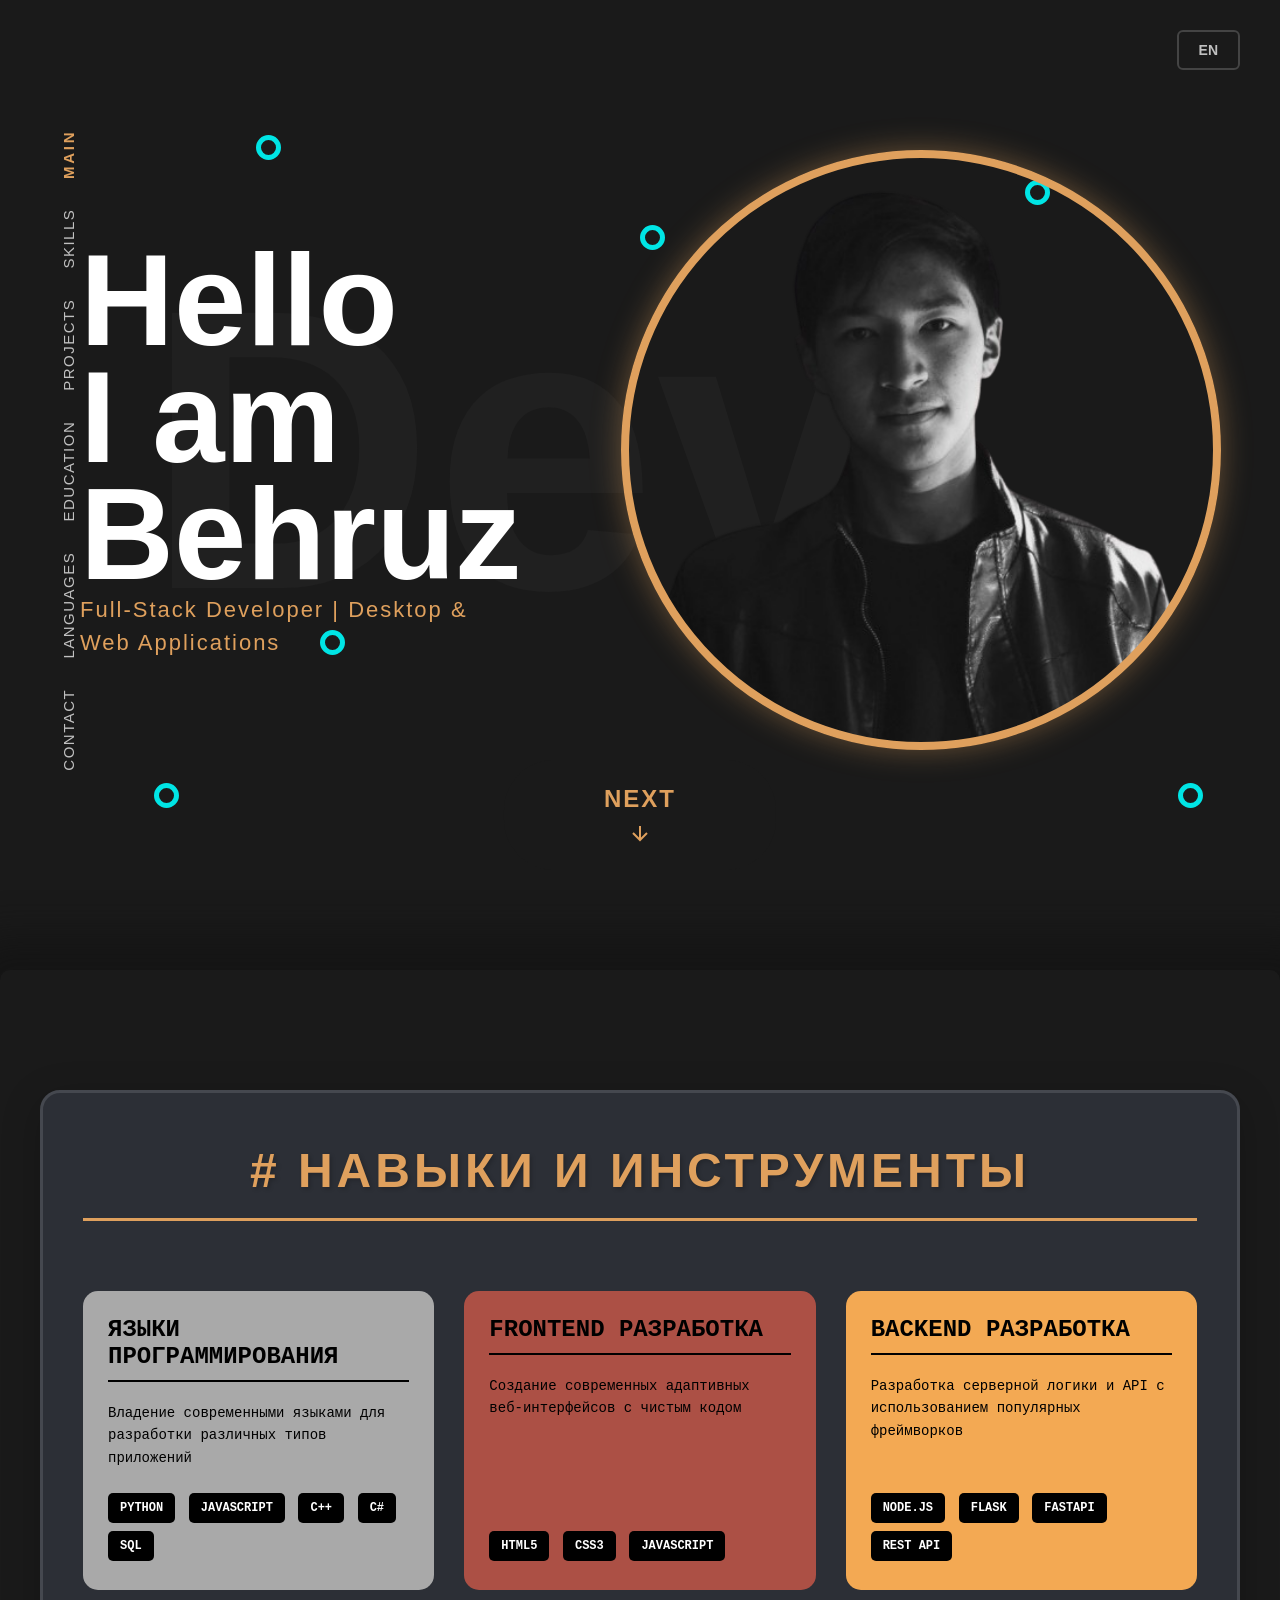
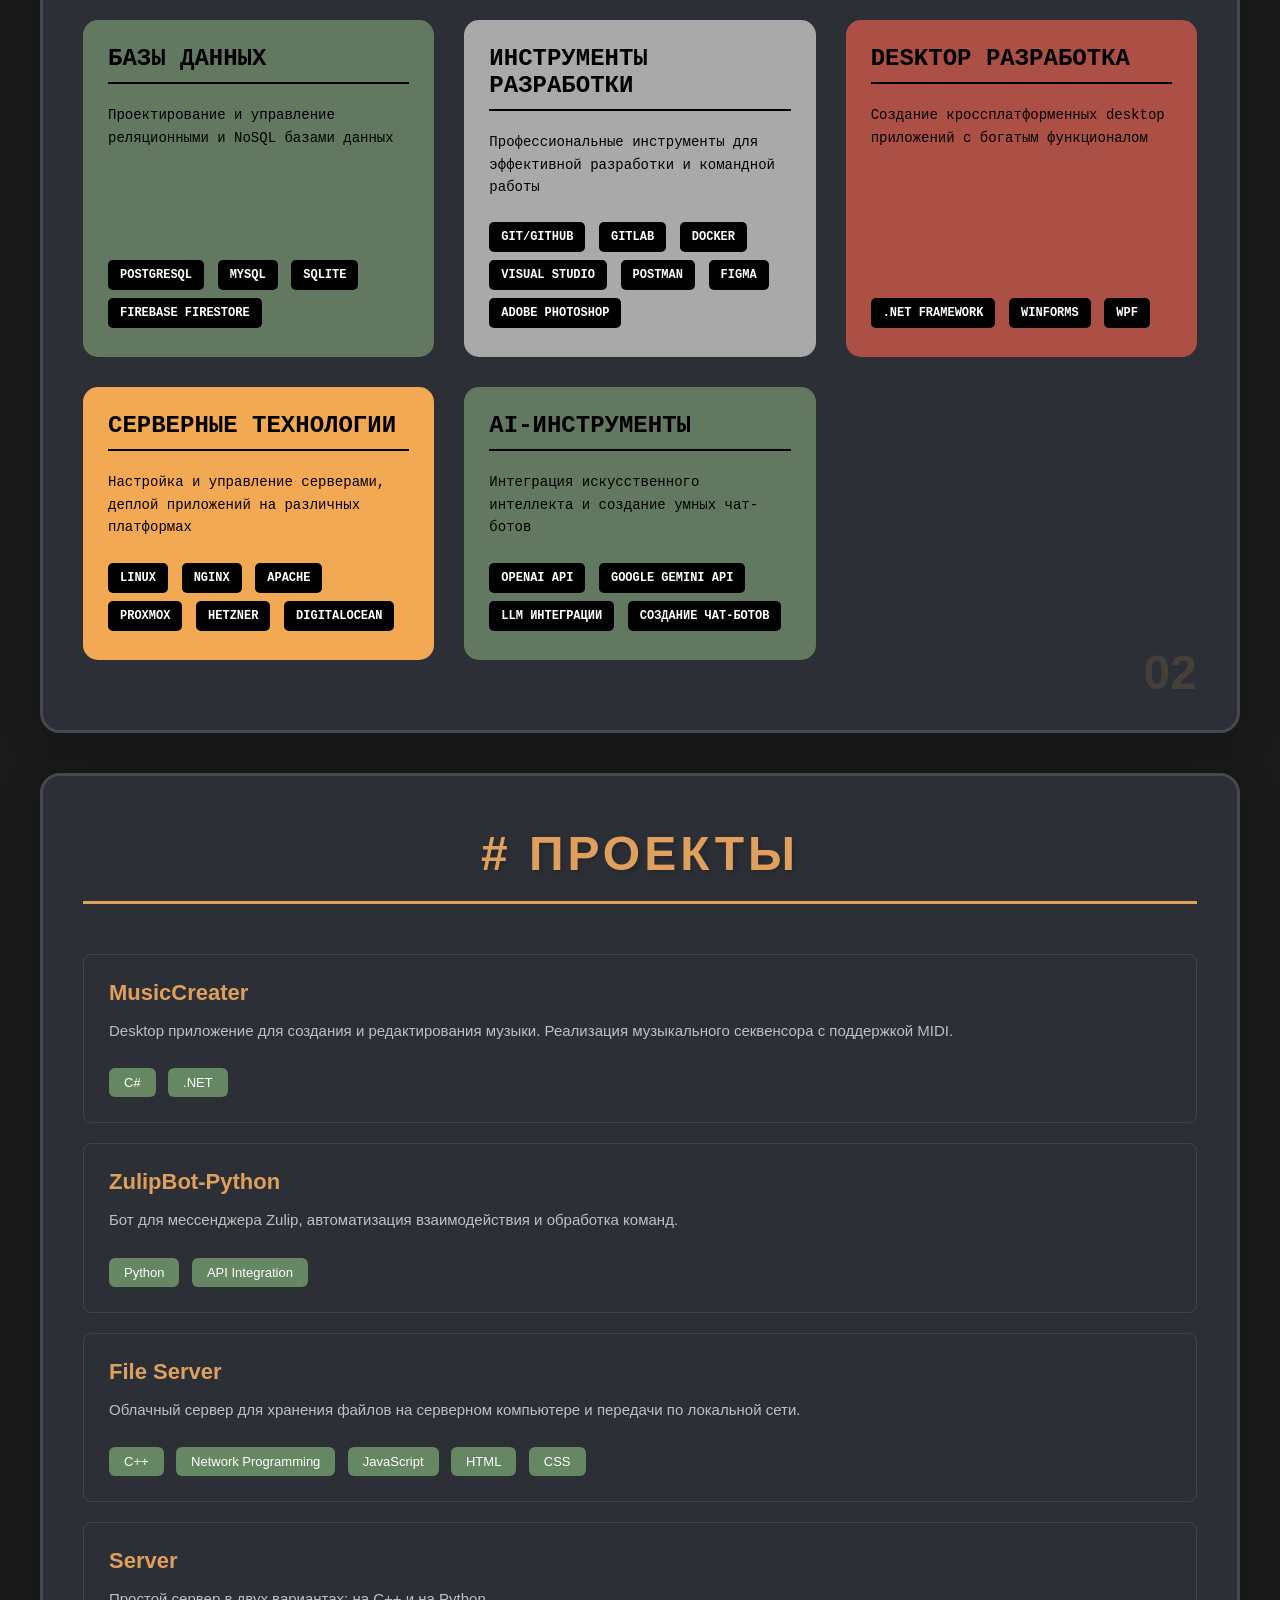
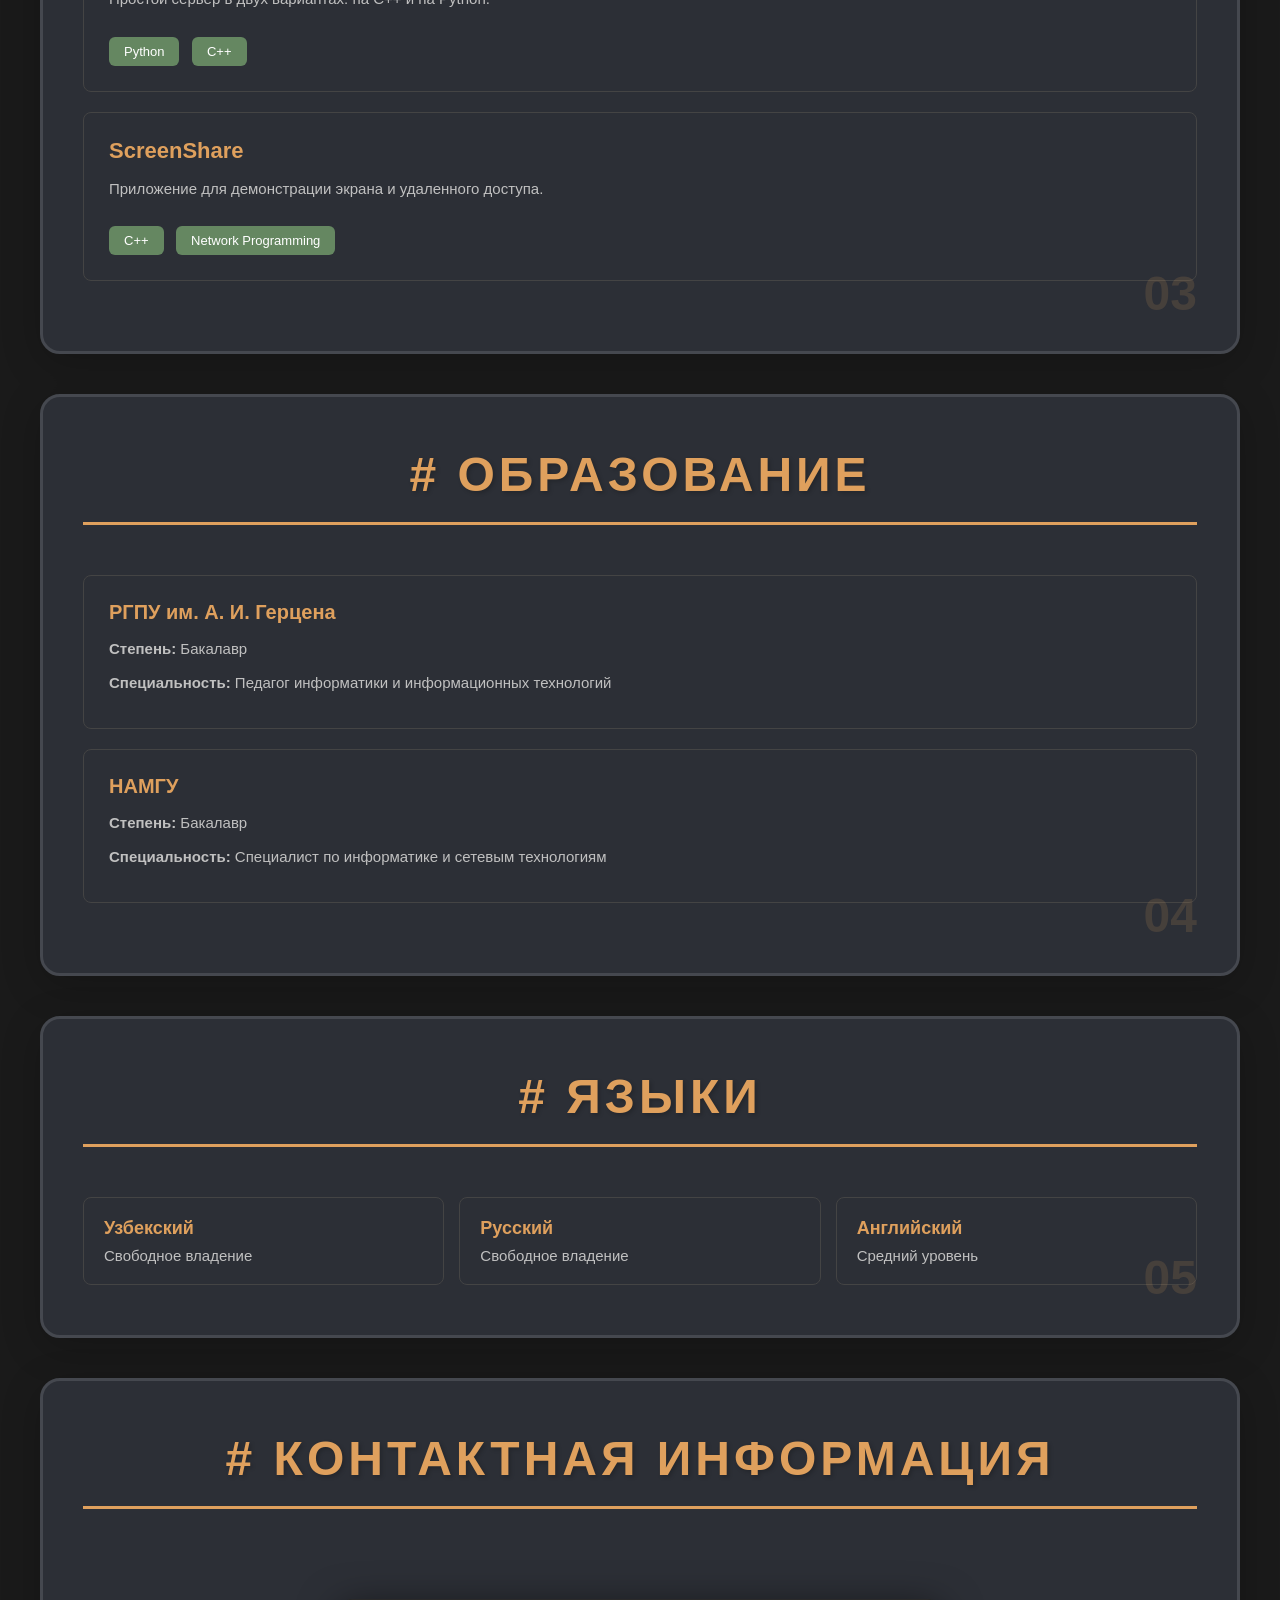
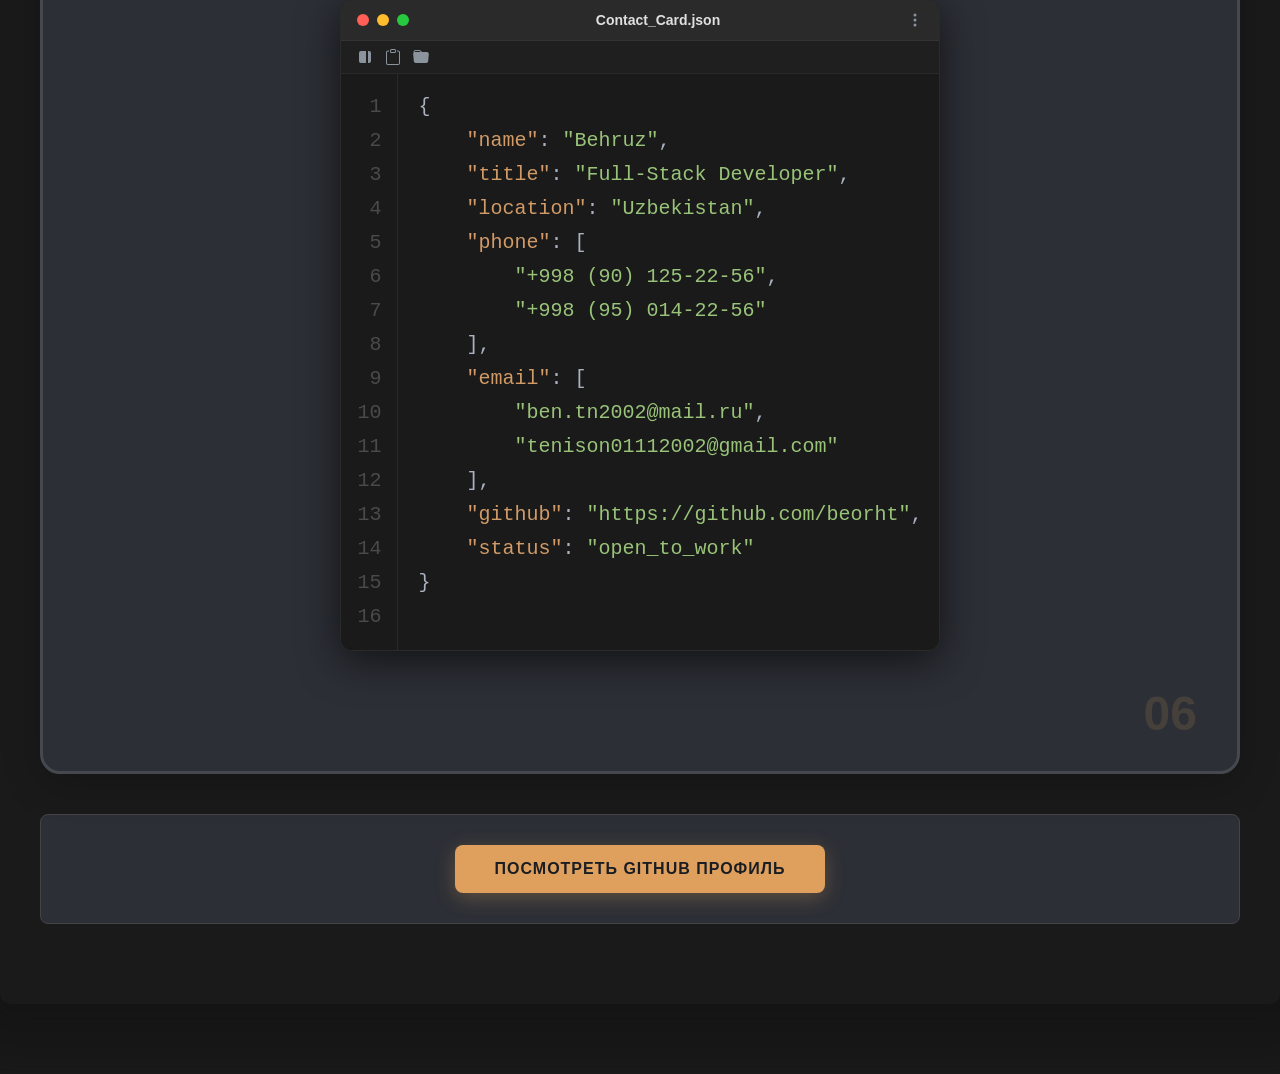
==== commit 534e06a4: "Update" ====
--- a/index.html
+++ b/index.html
@@ -19,10 +19,10 @@
     <!-- Sidebar Navigation -->
     <nav class="sidebar-nav">
         <a href="#main">MAIN</a>
-        <a href="#about">ABOUT</a>
         <a href="#skills">SKILLS</a>
         <a href="#projects">PROJECTS</a>
         <a href="#education">EDUCATION</a>
+        <a href="#languages">LANGUAGES</a>
         <a href="#contact">CONTACT</a>
     </nav>
 
@@ -91,15 +91,6 @@
             <div class="snowflake">❅</div>
         </div>
 
-        <div id="about" class="section" data-slide="01">
-            <h2 class="section-title"># О себе</h2>
-            <p class="about-text">
-                Разработчик программного обеспечения с опытом создания desktop и web приложений.
-                Специализируюсь на разработке многофункциональных приложений с использованием
-                современных технологий и фреймворков. Увлечен созданием качественного кода и
-                решением сложных технических задач.
-            </p>
-        </div>
 
         <section id="skills" class="section" data-slide="02">
             <h2 class="section-title"># Навыки и Инструменты</h2>
@@ -198,10 +189,10 @@
             </div>
         </section>
 
-        <div id="projects" class="section" data-slide="03">
+        <section id="projects" class="section" data-slide="03">
             <h2 class="section-title"># Проекты</h2>
 
-            <div class="project-card" onclick="window.open('https://github.com/beorht/MusicCreater', '_blank')">
+            <a class="project-card" href="https://github.com/beorht/MusicCreater" target="_blank" rel="noopener noreferrer">
                 <h3>MusicCreater</h3>
                 <p>
                     Desktop приложение для создания и редактирования музыки.
@@ -209,49 +200,49 @@
                 </p>
                 <span class="project-tech">C#</span>
                 <span class="project-tech">.NET</span>
-            </div>
-
-            <div class="project-card" onclick="window.open('https://github.com/beorht/ZulipBot-Python', '_blank')">
+            </a>
+
+            <a class="project-card" href="https://github.com/beorht/ZulipBot-Python" target="_blank" rel="noopener noreferrer">
                 <h3>ZulipBot-Python</h3>
                 <p>
                     Бот для мессенджера Zulip, автоматизация взаимодействия и обработка команд.
                 </p>
                 <span class="project-tech">Python</span>
                 <span class="project-tech">API Integration</span>
-            </div>
-
-            <div class="project-card" onclick="window.open('https://github.com/beorht/FileServer', '_blank')">
+            </a>
+
+            <a class="project-card" href="https://github.com/beorht/FileServer" target="_blank" rel="noopener noreferrer">
                 <h3>File Server</h3>
                 <p>
-                    Облачные сервер для хранение файлов на серверном компьютере и предовать по локальной сети.
+                    Облачный сервер для хранения файлов на серверном компьютере и передачи по локальной сети.
                 </p>
                 <span class="project-tech">C++</span>
                 <span class="project-tech">Network Programming</span>
                 <span class="project-tech">JavaScript</span>
-                <span class="project-tech">Html</span>
+                <span class="project-tech">HTML</span>
                 <span class="project-tech">CSS</span>
-            </div>
-
-            <div class="project-card" onclick="window.open('https://github.com/beorht/Server', '_blank')">
+            </a>
+
+            <a class="project-card" href="https://github.com/beorht/Server" target="_blank" rel="noopener noreferrer">
                 <h3>Server</h3>
                 <p>
-                    Простой сервер в два вариации на С++ и на Python.
+                    Простой сервер в двух вариантах: на С++ и на Python.
                 </p>
                 <span class="project-tech">Python</span>
                 <span class="project-tech">C++</span>
-            </div>
-
-            <div class="project-card" onclick="window.open('https://github.com/beorht/ScreenShare', '_blank')">
+            </a>
+
+            <a class="project-card" href="https://github.com/beorht/ScreenShare" target="_blank" rel="noopener noreferrer">
                 <h3>ScreenShare</h3>
                 <p>
                     Приложение для демонстрации экрана и удаленного доступа.
                 </p>
                 <span class="project-tech">C++</span>
                 <span class="project-tech">Network Programming</span>
-            </div>
-        </div>
-
-        <div id="education" class="section" data-slide="04">
+            </a>
+        </section>
+
+        <section id="education" class="section" data-slide="04">
             <h2 class="section-title"># Образование</h2>
 
             <div class="education-item">
@@ -265,9 +256,9 @@
                 <p><strong>Степень:</strong> Бакалавр</p>
                 <p><strong>Специальность:</strong> Специалист по информатике и сетевым технологиям</p>
             </div>
-        </div>
-
-        <div class="section" data-slide="05">
+        </section>
+
+        <section id="languages" class="section" data-slide="05">
             <h2 class="section-title"># Языки</h2>
             <div class="languages">
                 <div class="language-item">
@@ -283,9 +274,9 @@
                     <p class="language-level">Средний уровень</p>
                 </div>
             </div>
-        </div>
-
-        <div id="contact" class="section" data-slide="06">
+        </section>
+
+        <section id="contact" class="section" data-slide="06">
             <h2 class="section-title"># Контактная информация</h2>
             <div class="terminal-window">
                 <div class="terminal-header">
@@ -354,7 +345,7 @@
                     </div>
                 </div>
             </div>
-        </div>
+        </section>
 
         <div class="github-link">
             <a href="https://github.com/beorht" target="_blank" class="github-btn">
@@ -364,11 +355,9 @@
     </div>
 
     <script>
-        // Ensure page starts at top on load
         window.addEventListener('load', function() {
             setTimeout(function() {
                 window.scrollTo(0, 0);
-                // Activate Main link on page load
                 const mainLink = document.querySelector('.sidebar-nav a[href="#main"]');
                 if (mainLink) {
                     document.querySelectorAll('.sidebar-nav a').forEach(link => link.classList.remove('active'));
@@ -377,50 +366,45 @@
             }, 0);
         });
 
-        // Smooth scroll for navigation links
         document.querySelectorAll('a[href^="#"]').forEach(anchor => {
             anchor.addEventListener('click', function (e) {
                 e.preventDefault();
                 const target = document.querySelector(this.getAttribute('href'));
                 if (target) {
-                    target.scrollIntoView({
-                        behavior: 'smooth',
-                        block: 'start'
-                    });
+                    target.scrollIntoView({ behavior: 'smooth', block: 'start' });
                 }
             });
         });
 
-        // Active navigation on scroll
+        let scrollTicking = false;
         window.addEventListener('scroll', function() {
-            const sections = document.querySelectorAll('.section, section[id], .header[id]');
-            const navLinks = document.querySelectorAll('.sidebar-nav a');
-
-            let currentSection = '';
-
-            sections.forEach(section => {
-                const sectionTop = section.offsetTop;
-                const sectionHeight = section.clientHeight;
-
-                if (window.pageYOffset >= sectionTop - 200) {
-                    currentSection = section.getAttribute('id');
-                }
-            });
-
-            // If at the very top, default to 'main'
-            if (window.pageYOffset < 100) {
-                currentSection = 'main';
+            if (!scrollTicking) {
+                requestAnimationFrame(function() {
+                    const sections = document.querySelectorAll('.section, section[id], .header[id]');
+                    const navLinks = document.querySelectorAll('.sidebar-nav a');
+                    let currentSection = '';
+
+                    sections.forEach(section => {
+                        if (window.scrollY >= section.offsetTop - 200) {
+                            currentSection = section.getAttribute('id');
+                        }
+                    });
+
+                    if (window.scrollY < 100) currentSection = 'main';
+
+                    navLinks.forEach(link => {
+                        link.classList.remove('active');
+                        if (link.getAttribute('href') === '#' + currentSection) {
+                            link.classList.add('active');
+                        }
+                    });
+
+                    scrollTicking = false;
+                });
+                scrollTicking = true;
             }
-
-            navLinks.forEach(link => {
-                link.classList.remove('active');
-                if (link.getAttribute('href') === '#' + currentSection) {
-                    link.classList.add('active');
-                }
-            });
         });
 
-        // Re-trigger project card animations on scroll
         const projectsSection = document.querySelector('#projects');
         const projectCards = document.querySelectorAll('.project-card');
 
@@ -429,13 +413,12 @@
                 if (entry.isIntersecting) {
                     projectCards.forEach((card, index) => {
                         card.style.animation = 'none';
-                        //- Trigger a reflow to restart the animation
                         void card.offsetWidth;
                         card.style.animation = `flipInX 1s ease ${index * 0.2 + 0.1}s`;
                         card.style.opacity = 1;
                     });
                 } else {
-                    projectCards.forEach((card) => {
+                    projectCards.forEach(card => {
                         card.style.animation = 'none';
                         card.style.opacity = 0;
                     });
@@ -443,9 +426,7 @@
             });
         }, { threshold: 0.1 });
 
-        if (projectsSection) {
-            observer.observe(projectsSection);
-        }
+        if (projectsSection) observer.observe(projectsSection);
     </script>
 </body>
 </html>
--- a/style.css
+++ b/style.css
@@ -255,7 +255,7 @@
     color: var(--accent-primary);
     text-decoration: none;
     font-size: 24px;
-    font-weight: 700;
+    font-weight: 800;
     letter-spacing: 2px;
     text-transform: uppercase;
     transition: all 0.4s ease;
@@ -300,45 +300,28 @@
     width: 100vw;
     height: 100vh;
     background: radial-gradient(ellipse 50% 100% at bottom center,
-        rgba(255, 255, 255, 0.3) 0%,
-        rgba(255, 215, 0, 0.25) 3%,
-        rgba(255, 165, 0, 0.2) 6%,
-        rgba(223, 160, 93, 0.18) 10%,
-        rgba(223, 160, 93, 0.15) 15%,
-        rgba(223, 160, 93, 0.12) 20%,
-        rgba(223, 160, 93, 0.1) 25%,
-        rgba(223, 160, 93, 0.08) 30%,
-        rgba(223, 160, 93, 0.06) 35%,
-        rgba(223, 160, 93, 0.04) 45%,
-        rgba(223, 160, 93, 0.02) 55%,
-        rgba(223, 160, 93, 0.01) 70%,
-        transparent 85%);
+        rgba(255, 255, 255, 0.8) 0%,
+        rgba(255, 255, 255, 0.7) 2%,
+        rgba(255, 255, 255, 0.6) 5%,
+        rgba(255, 255, 255, 0.5) 8%,
+        rgba(255, 255, 255, 0.4) 12%,
+        rgba(255, 255, 255, 0.3) 18%,
+        rgba(255, 255, 255, 0.25) 25%,
+        rgba(255, 255, 255, 0.2) 30%,
+        rgba(255, 255, 255, 0.15) 38%,
+        rgba(255, 255, 255, 0.1) 48%,
+        rgba(255, 255, 255, 0.06) 58%,
+        rgba(255, 255, 255, 0.03) 70%,
+        rgba(255, 255, 255, 0.01) 80%,
+        transparent 90%);
     opacity: 0;
     pointer-events: none;
-    filter: blur(50px);
+    filter: blur(60px);
     z-index: 5;
-}
-
-.hero-next-btn:hover::before {
-    /*animation: sunriseGlow 1.5s ease-out forwards;*/
 }
 
 .hero-next-btn:hover::after {
     animation: neonGlowRise 1.8s ease-out forwards;
-}
-
-@keyframes sunriseGlow {
-    0% {
-        transform: translateX(-50%) translateY(150px) scale(0.3);
-        opacity: 0;
-    }
-    50% {
-        opacity: 1;
-    }
-    100% {
-        transform: translateX(-50%) translateY(0) scale(1);
-        opacity: 1;
-    }
 }
 
 @keyframes neonGlowRise {
@@ -401,67 +384,10 @@
     overflow: hidden;
 }
 
-/* Skills section */
-.skills-section {
-    padding: 40px 0;
-    font-family: Arial, sans-serif;
-}
-
-.skills-section__title {
-    text-align: center;
-    font-size: 32px;
-    margin-bottom: 20px;
-}
-
-.skills-grid {
-    max-width: 1100px;
-    margin: auto;
-    display: grid;
-    grid-template-columns: repeat(3, 1fr);
-    gap: 20px;
-}
-
-.skills-card {
-    background: var(--background-card-alt); /* This class seems unused, leaving as is for now */
-    padding: 25px;
-    border-radius: 12px;
-    border: 1px solid var(--border-secondary);
-    transition: all 0.3s ease;
-}
-
-.skills-card:hover {
-    border-color: var(--accent-tertiary);
-    box-shadow: 0 5px 20px var(--shadow-orange);
-    transform: translateY(-5px);
-}
-
-.skills-card__title {
-    margin-bottom: 15px;
-}
-
-.skills-card__subtitle {
-    display: block; /* Ensures strong tag takes its own line if needed */
-    margin-bottom: 5px; /* Adds some space below the subtitle */
-}
-
-.skills-list {
-/*    list-style: none;*/ /* Removes default bullet points */
-    padding-left: 15px;
-    margin: 0;
-}
-
-.skills-list__item {
-    margin-bottom: 5px;
-}
-
-/*   */
 .section {
-    min-height: 100vh;
-    margin-bottom: 0;
-    padding: 80px 60px;
+    padding: 50px 40px;
     display: flex;
     flex-direction: column;
-    justify-content: center;
     background: var(--background-card);
     border-radius: 20px;
     border: 3px solid var(--border-secondary);
@@ -604,6 +530,8 @@
 }
 
 .project-card {
+    display: block;
+    text-decoration: none;
     background: var(--background-card);
     padding: 25px;
     border-radius: 8px;
@@ -949,9 +877,9 @@
     display: block;
     color: var(--text-secondary);
     text-decoration: none;
-    font-size: 18px;
+    font-size: 15px;
     text-transform: uppercase;
-    letter-spacing: 3px;
+    letter-spacing: 1.5px;
     transition: all 0.3s ease;
     font-weight: 500;
     writing-mode: vertical-rl;
@@ -960,13 +888,13 @@
 
 .sidebar-nav a:hover {
     color: var(--accent-primary);
-    letter-spacing: 4px;
+    letter-spacing: 2.5px;
 }
 
 .sidebar-nav a.active {
     color: var(--accent-primary);
     font-weight: 700;
-    letter-spacing: 4px;
+    letter-spacing: 2.7px;
 }
 
 /* Top Navigation */
@@ -1189,6 +1117,27 @@
     }
 }
 
+@keyframes flipInX {
+    from {
+        transform: perspective(400px) rotateX(90deg);
+        opacity: 0;
+    }
+    40% {
+        transform: perspective(400px) rotateX(-20deg);
+    }
+    60% {
+        transform: perspective(400px) rotateX(10deg);
+        opacity: 1;
+    }
+    80% {
+        transform: perspective(400px) rotateX(-5deg);
+    }
+    to {
+        transform: perspective(400px) rotateX(0deg);
+        opacity: 1;
+    }
+}
+
 .project-card,
 .skills-card,
 .skill-category,
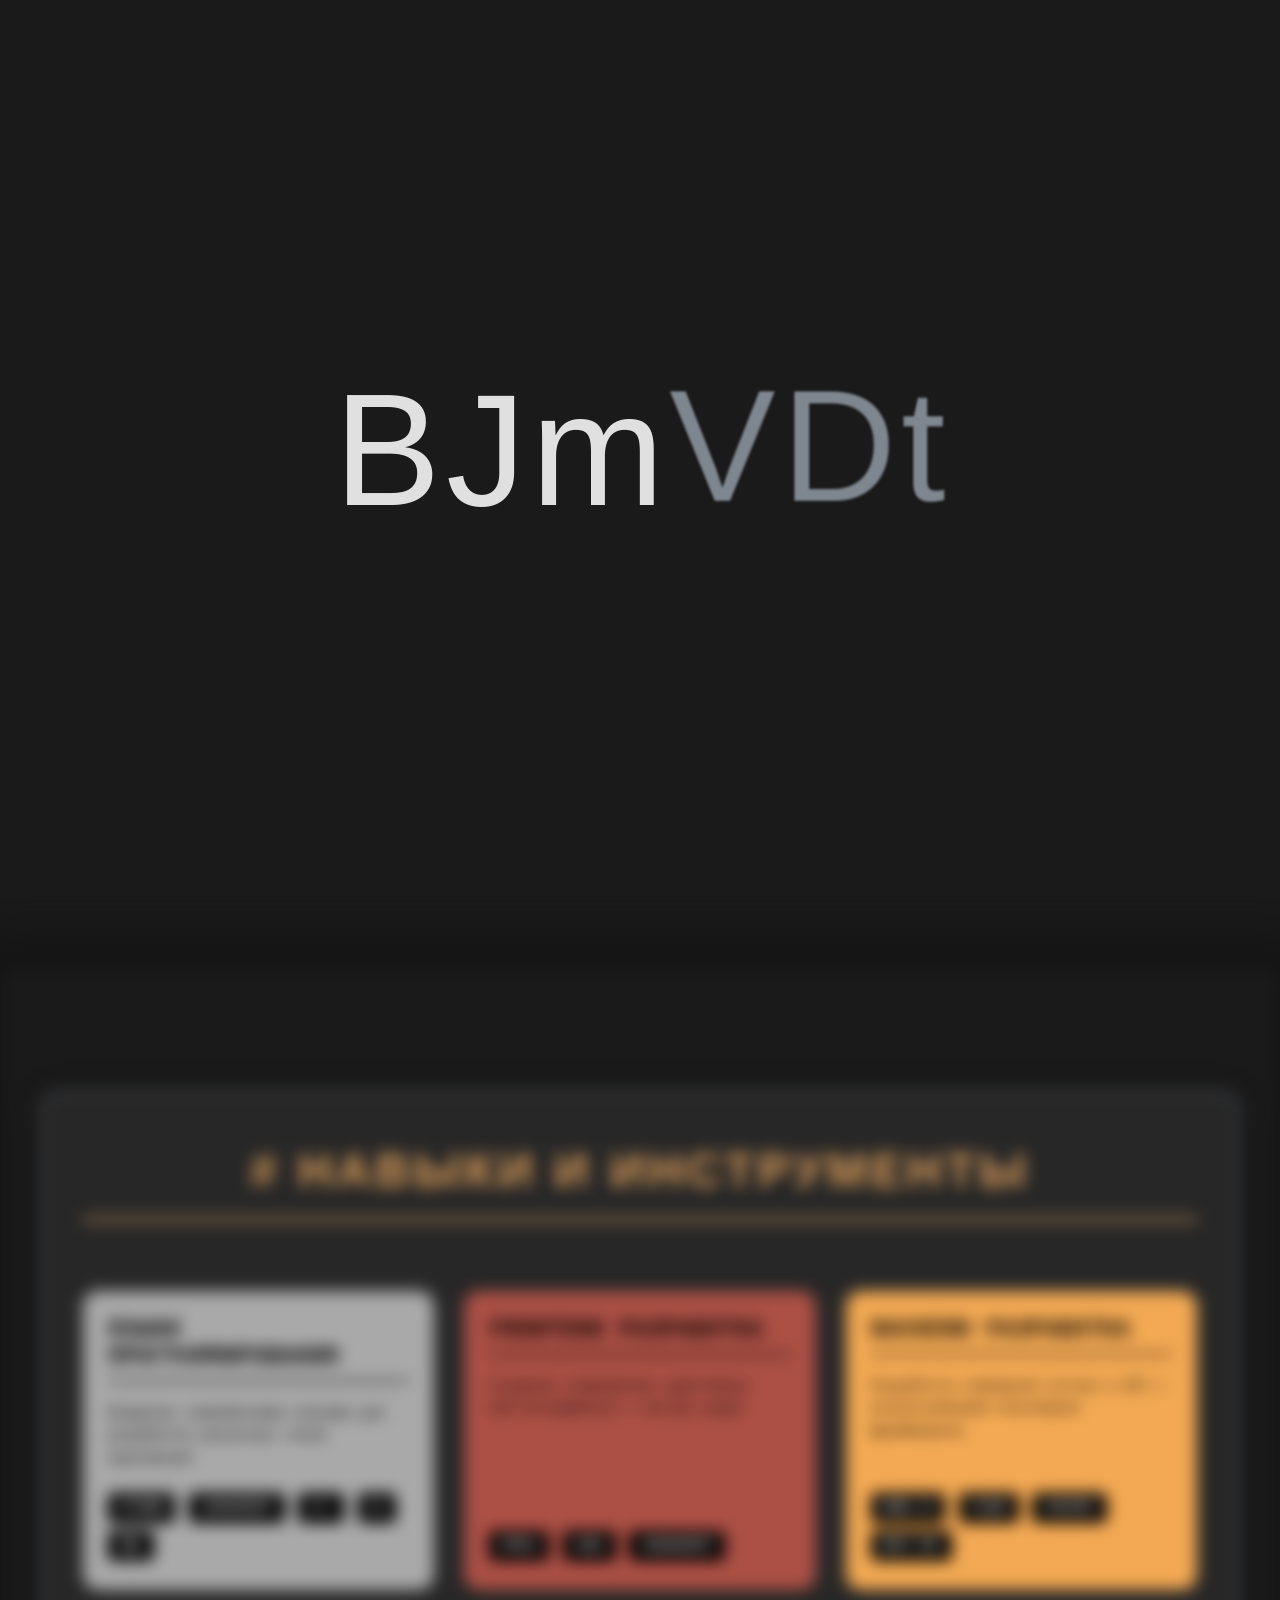
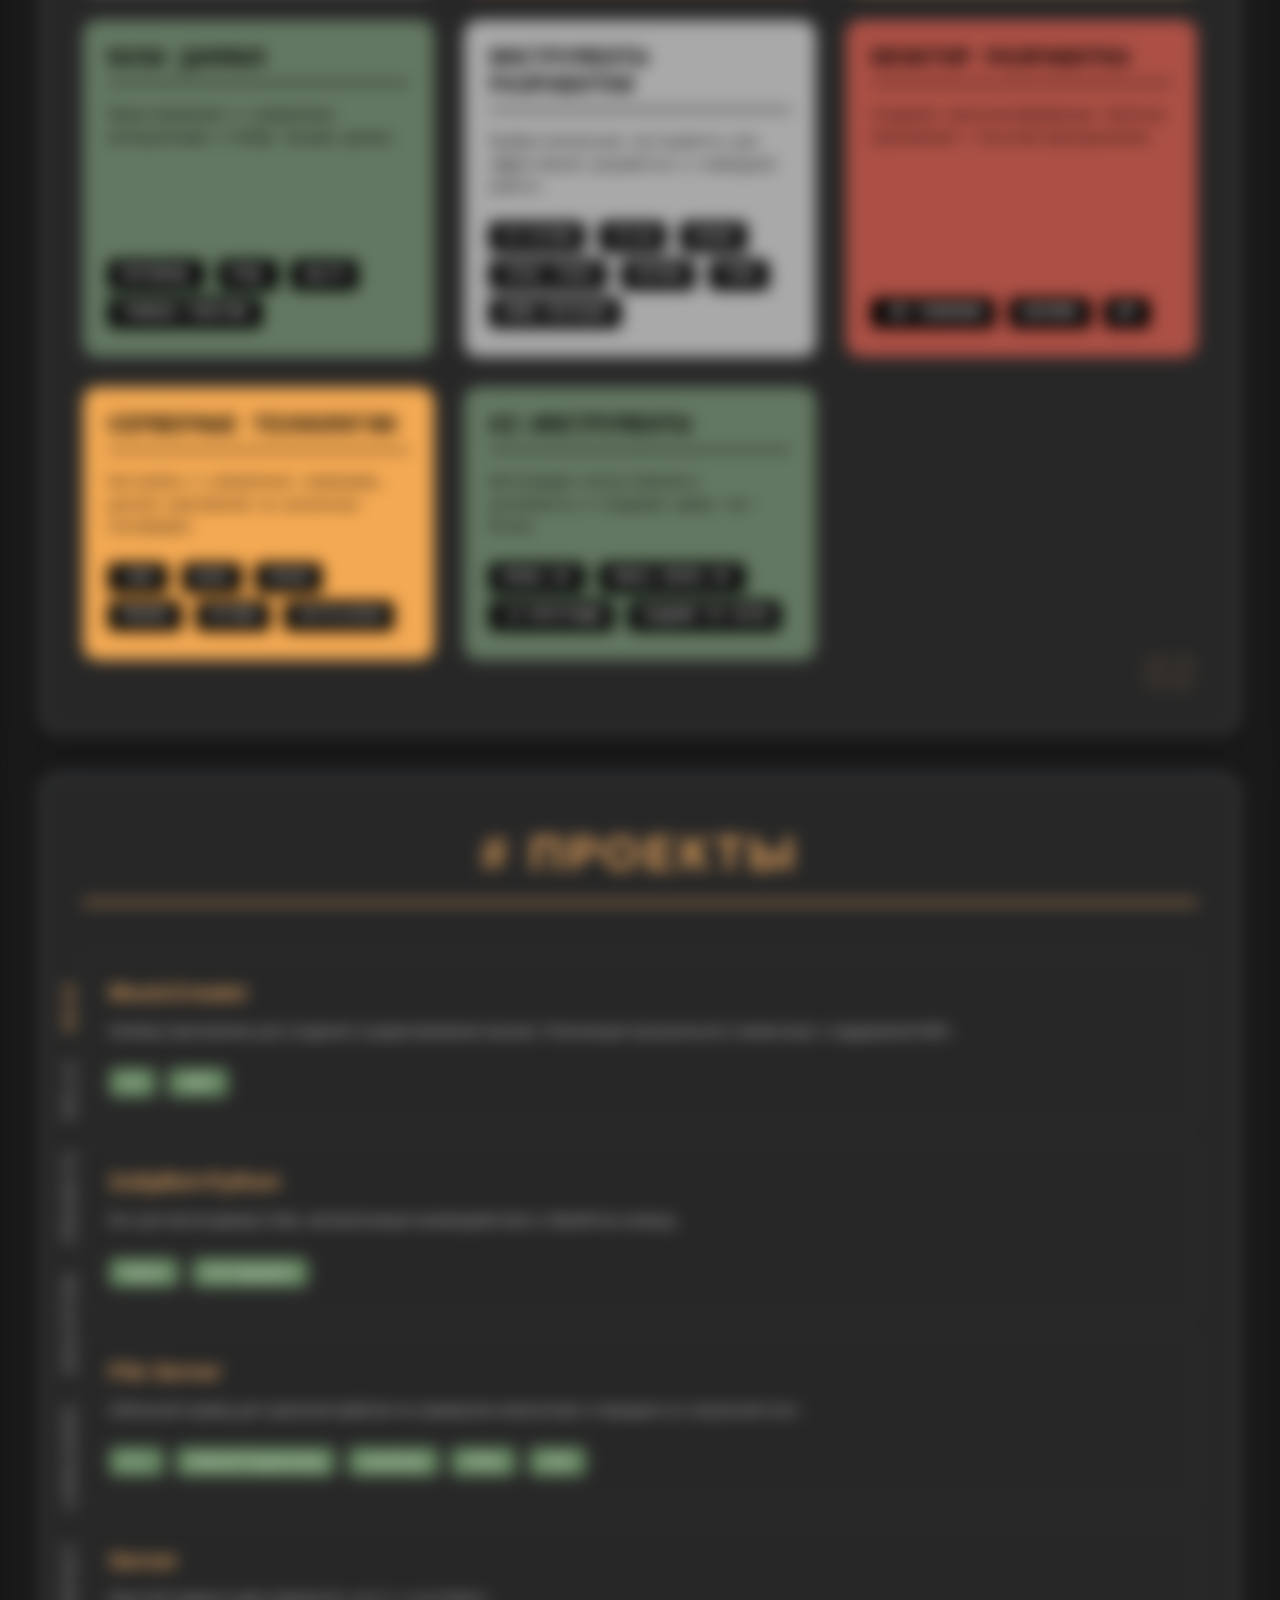
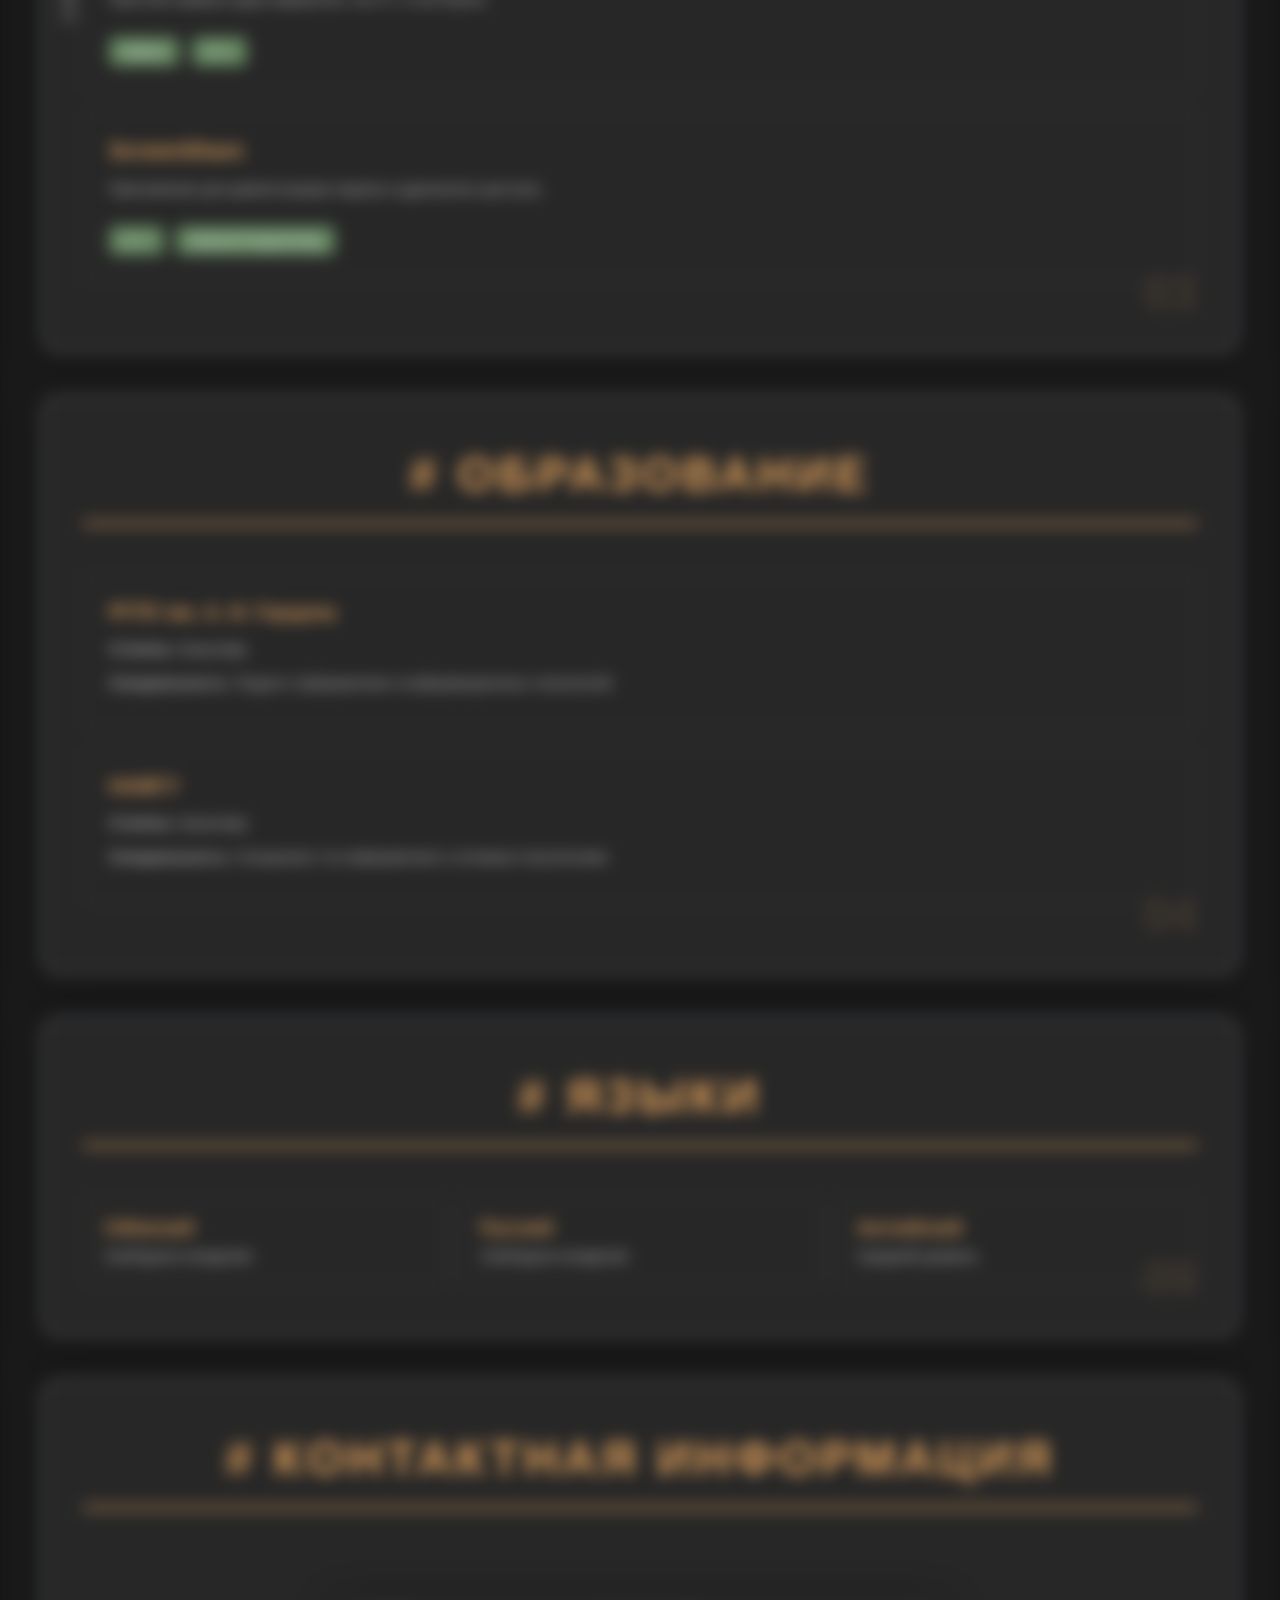
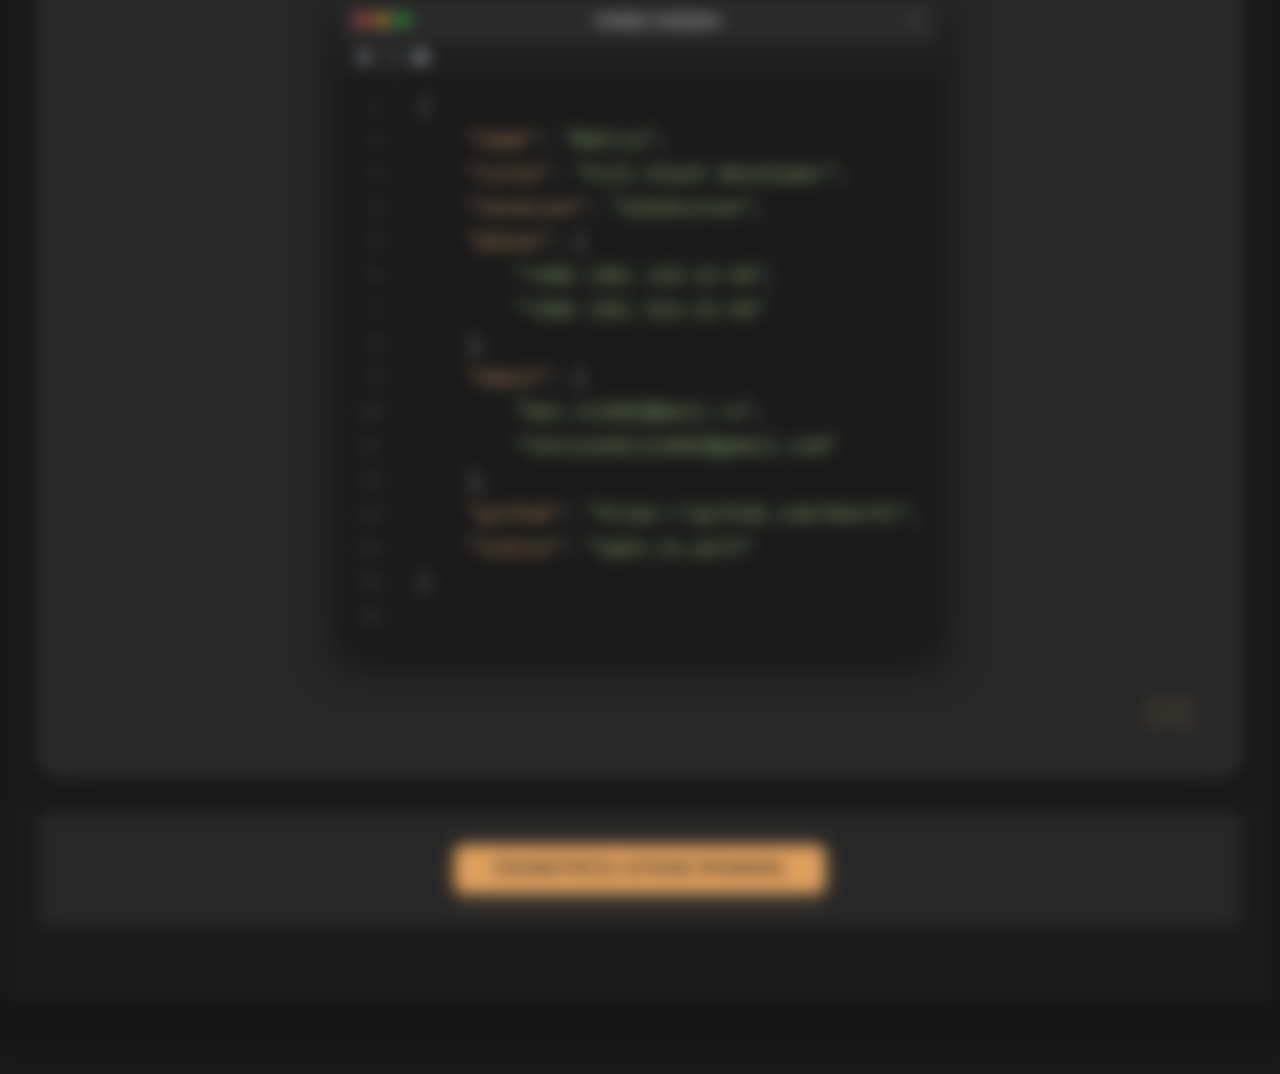
==== commit 91370ef8: "Editing load effect" ====
--- a/index.html
+++ b/index.html
@@ -5,6 +5,7 @@
     <meta name="viewport" content="width=device-width, initial-scale=1.0">
     <title>CV - Разработчик</title>
     <link rel="stylesheet" href="style.css">
+    <link rel="stylesheet" href="load.css">
     <script>
         // Prevent auto-scroll on page load
         if (history.scrollRestoration) {
@@ -16,6 +17,20 @@
     </script>
 </head>
 <body>
+    <!-- Loader overlay (initial full-screen) -->
+    <div id="loader-overlay" aria-hidden="false">
+        <div class="text" aria-hidden="true">
+            <span class="char">B</span>
+            <span class="char">E</span>
+            <span class="char">H</span>
+            <span class="char">R</span>
+            <span class="char">U</span>
+            <span class="char">Z</span>
+        </div>
+    </div>
+
+    <!-- Site root wrapped so it can be blurred/hidden while loader runs -->
+    <div id="site-root" class="site-blur">
     <!-- Sidebar Navigation -->
     <nav class="sidebar-nav">
         <a href="#main">MAIN</a>
@@ -352,7 +367,9 @@
                 Посмотреть GitHub профиль
             </a>
         </div>
-    </div>
+    </div> <!-- end of site-root -->
+
+    <script src="load.js"></script>
 
     <script>
         window.addEventListener('load', function() {
--- a/load.css
+++ b/load.css
@@ -0,0 +1,104 @@
+/* Loader-specific resets (scoped to loader overlay) */
+#loader-overlay * {
+    padding: 0;
+    margin: 0;
+    font-family: Verdana, sans-serif;
+}
+
+:root {
+    --background-primary: #1A1A1A;
+    --background-card: #272727;
+    --text-primary: #E0E0E0;
+    --text-tertiary: #8b949e;
+}
+
+/* Do not change global html/body layout to avoid breaking the site. Loader overlay is centered via its own styles. */
+
+.text {
+    width: 80%;
+    height: 100%;
+    font-size: 160px;
+    display: flex;
+    flex-direction: row;
+    justify-content: center;
+    align-items: center;
+    gap: 5px;
+}
+
+.char {
+    display: inline-block;
+    opacity: 1;
+    -webkit-font-smoothing: antialiased;
+    /* longer transitions for a more deliberate, smooth feel */
+    transition: color 0.28s ease, transform 0.28s cubic-bezier(.2,.8,.2,1), opacity 0.28s ease, filter 0.28s ease;
+    will-change: transform, opacity, filter, color;
+}
+
+/* initial blurred state before animation begins */
+.char.blurred {
+    filter: blur(3.2px);
+    opacity: 0.86;
+    transform: translateY(-6px) scale(0.992);
+}
+
+.char.random {
+    color: var(--text-tertiary);
+    transform: translateY(-4px) scale(0.995);
+    opacity: 0.9;
+    filter: blur(1.2px);
+}
+
+.char.final {
+    color: var(--text-primary);
+    transform: translateY(0) scale(1);
+    opacity: 1;
+    filter: blur(0);
+}
+
+/* Fine-grained crossfade for per-replacement transitions */
+.fade-out {
+    opacity: 0;
+    filter: blur(2.4px) scale(0.996);
+    transform: translateY(-5px) scale(0.996);
+    transition-duration: 140ms;
+}
+
+.fade-in {
+    opacity: 1;
+    filter: blur(0) scale(1);
+    transform: translateY(0) scale(1);
+    transition-duration: 260ms;
+}
+
+/* Loader overlay and site blur utilities */
+#loader-overlay {
+    position: fixed;
+    inset: 0;
+    display: flex;
+    align-items: center;
+    justify-content: center;
+    background: var(--background-primary);
+    z-index: 10000;
+    transition: opacity 0.6s ease, visibility 0.6s ease;
+}
+
+#loader-overlay.hidden {
+    opacity: 0;
+    visibility: hidden;
+    pointer-events: none;
+}
+
+#site-root {
+    width: 100%;
+}
+
+/* initial state: site blurred while loader runs */
+#site-root.site-blur {
+    filter: blur(8px);
+    transition: filter 0.8s ease, opacity 0.6s ease;
+}
+
+/* final site state: clear */
+#site-root.site-clear {
+    filter: none;
+}
